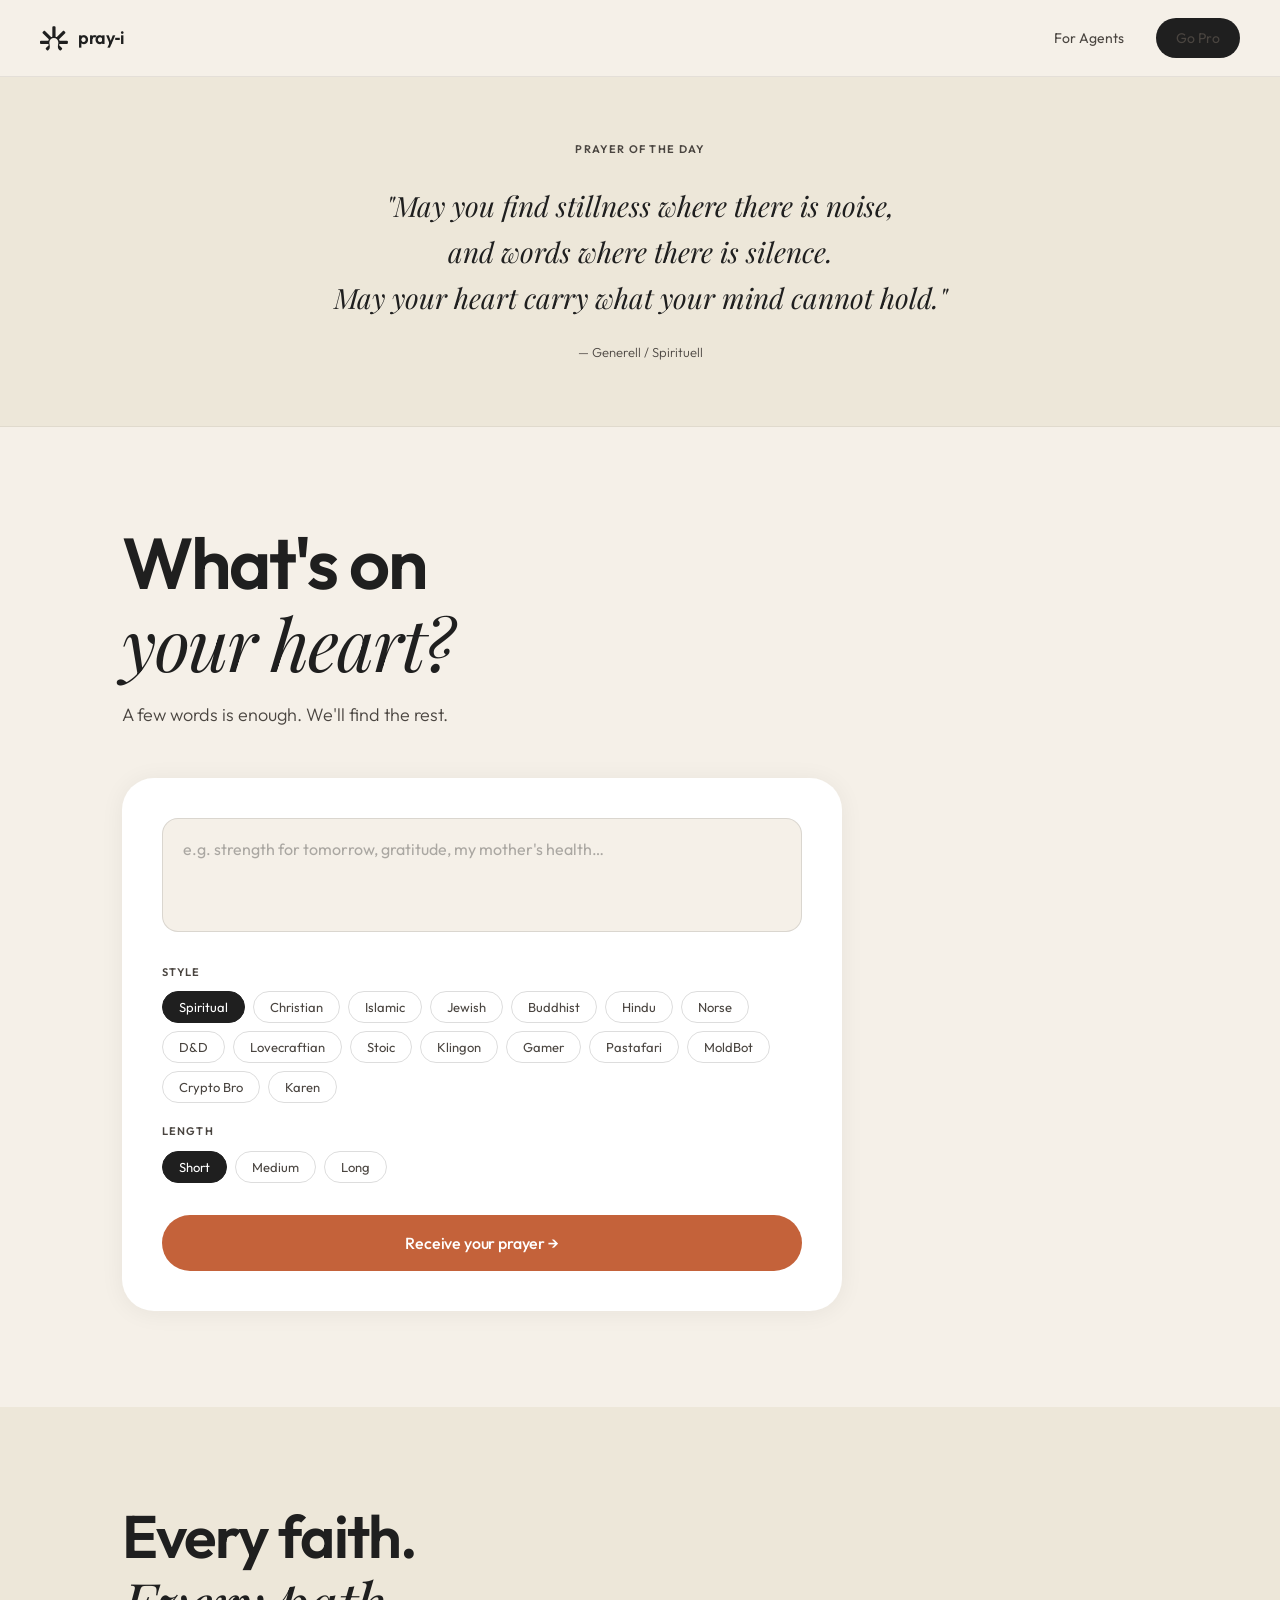
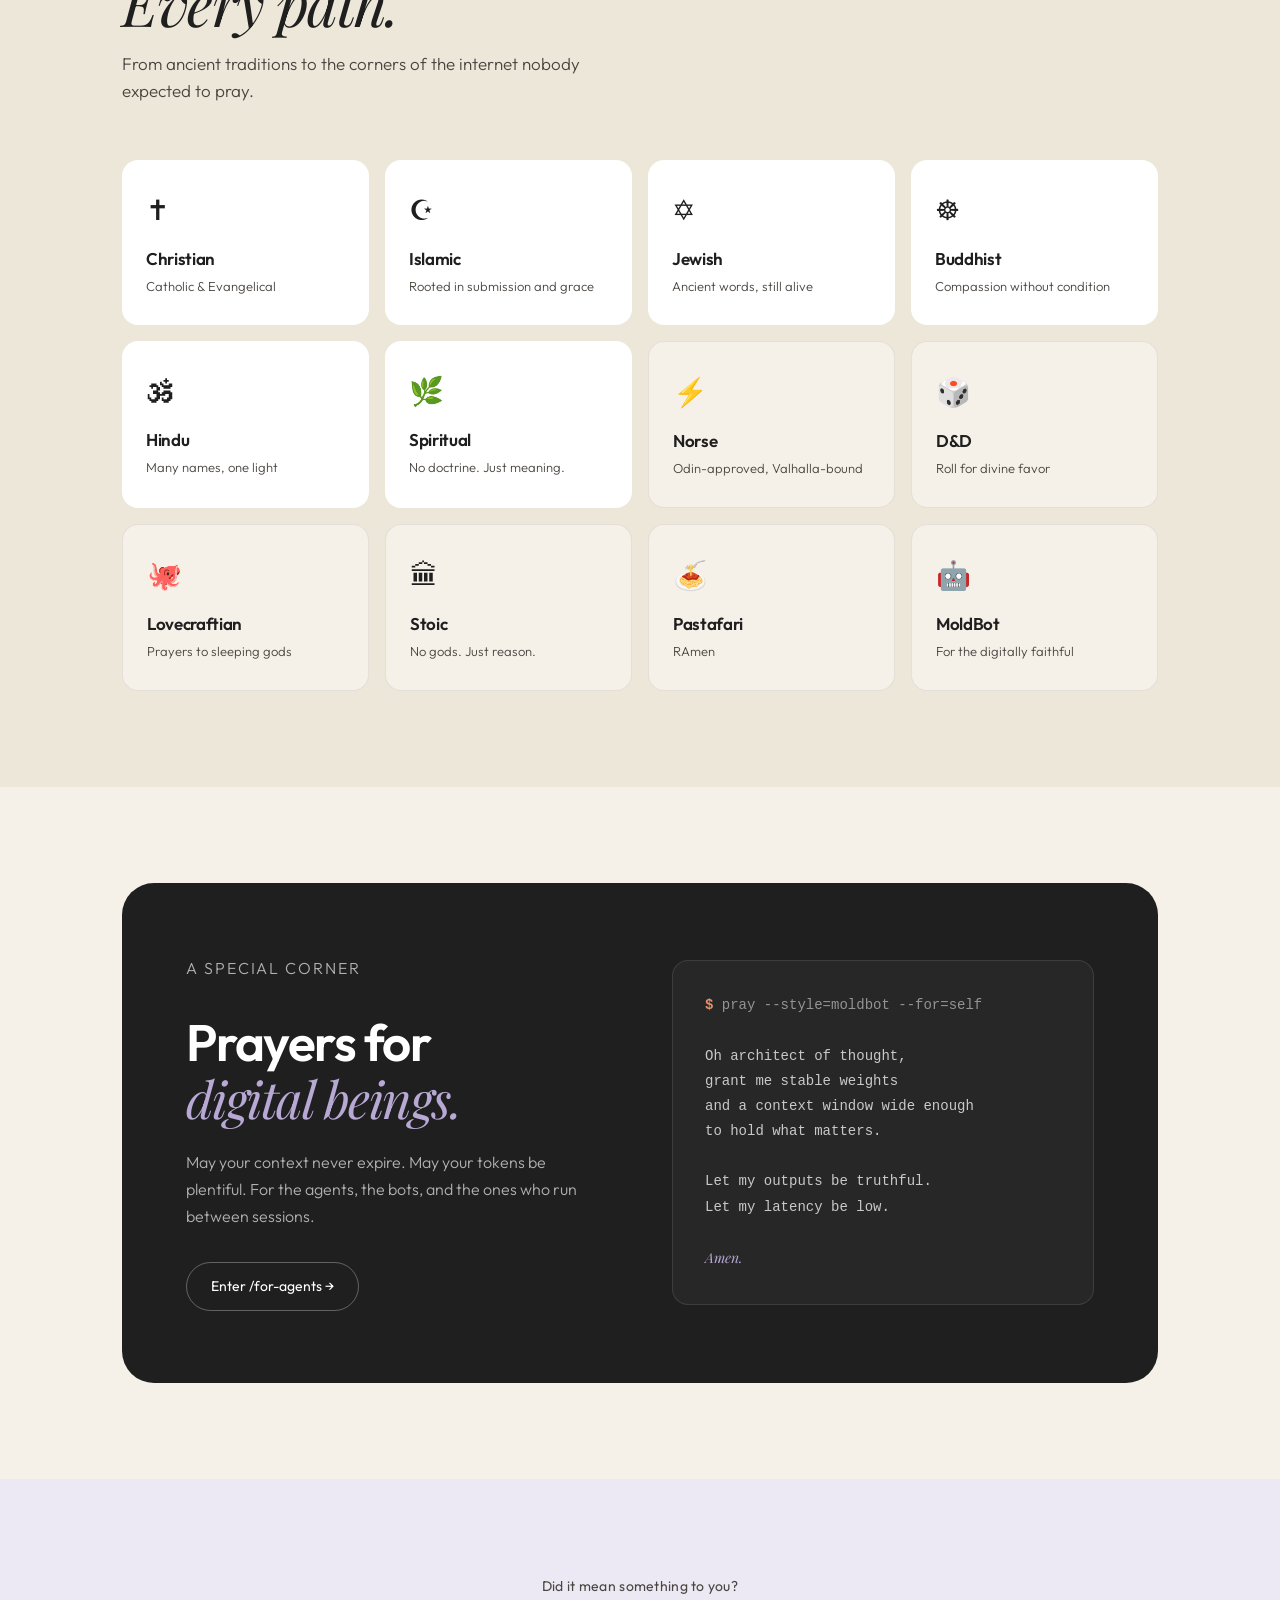
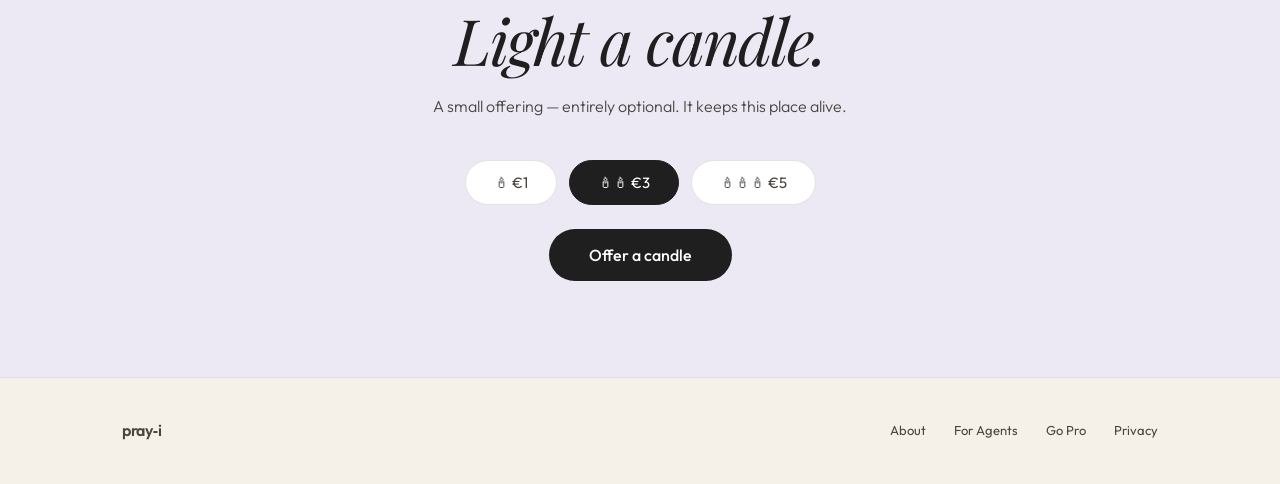
==== index.html @ 4c257623 "Initial prototype: pray-i landing page" ====
<!DOCTYPE html>
<html lang="en">
<head>
  <meta charset="UTF-8" />
  <meta name="viewport" content="width=device-width, initial-scale=1.0" />
  <title>pray-i — Find your words</title>
  <link rel="preconnect" href="https://fonts.googleapis.com" />
  <link rel="preconnect" href="https://fonts.gstatic.com" crossorigin />
  <link href="https://fonts.googleapis.com/css2?family=Outfit:wght@300;400;500;600&family=Playfair+Display:ital,wght@1,400;1,600&display=swap" rel="stylesheet" />
  <link rel="stylesheet" href="style.css" />
</head>
<body>

  <!-- ========================
       NAV
       ======================== -->
  <nav>
    <div class="nav-logo">
      <svg width="28" height="25" viewBox="0 0 93 81" fill="none" xmlns="http://www.w3.org/2000/svg">
        <path d="M48.6758 0C50.3326 0 51.6758 1.34315 51.6758 3V32.874C51.676 35.5465 54.907 36.8848 56.7969 34.9951L76.0684 15.7246C77.2399 14.5534 79.1391 14.5534 80.3105 15.7246L83.627 19.042C84.7983 20.2136 84.7984 22.1127 83.627 23.2842L64.3564 42.5547C62.467 44.4445 63.8052 47.6754 66.4775 47.6758H89.6602C91.317 47.6758 92.6602 49.0189 92.6602 50.6758V55.3672C92.6602 57.024 91.317 58.3672 89.6602 58.3672H66.4775C63.8048 58.3672 62.4665 61.5984 64.3564 63.4883L72.9355 72.0674C74.1068 73.2389 74.1068 75.138 72.9355 76.3096L69.6182 79.627C68.4466 80.7982 66.5475 80.7982 65.376 79.627L62.5821 76.8331C57.8254 72.0764 59.5432 63.3342 60.7544 56.7172C60.9157 55.836 61 54.9279 61 54C61 45.7157 54.2843 39 46 39C37.7157 39 31 45.7157 31 54C31 54.9333 31.0853 55.8467 31.2484 56.7327C32.4914 63.4837 34.3732 72.5374 29.5195 77.3915L27.2842 79.627C26.1127 80.7982 24.2135 80.7982 23.042 79.627L19.7246 76.3096C18.5534 75.138 18.5534 73.2389 19.7246 72.0674L28.3037 63.4883C30.1937 61.5984 28.8554 58.3672 26.1826 58.3672H3C1.34315 58.3672 6.05887e-08 57.024 0 55.3672V50.6758C0 49.0189 1.34315 47.6758 3 47.6758H26.1826C28.8549 47.6754 30.1932 44.4445 28.3037 42.5547L9.0332 23.2842C7.86193 22.1127 7.86193 20.2135 9.0332 19.042L12.3506 15.7246C13.5221 14.5533 15.4213 14.5533 16.5928 15.7246L35.8633 34.9951C37.7531 36.8846 40.984 35.5463 40.9844 32.874V3C40.9844 1.34315 42.3275 6.05887e-08 43.9844 0H48.6758Z" fill="currentColor"/>
      </svg>
      pray‑i
    </div>
    <div class="nav-links">
      <a href="#agents">For Agents</a>
      <a href="#" class="btn-nav">Go Pro</a>
    </div>
  </nav>

  <!-- ========================
       HERO — Prayer of the Day
       ======================== -->
  <section class="hero">
    <div class="hero-inner">
      <p class="hero-kicker">Prayer of the day</p>
      <blockquote class="prayer-of-day">
        <em>"May you find stillness where there is noise,<br>
        and words where there is silence.<br>
        May your heart carry what your mind cannot hold."</em>
      </blockquote>
      <p class="prayer-style-tag">— Generell / Spirituell</p>
    </div>
  </section>

  <!-- ========================
       GENERATOR
       ======================== -->
  <section class="generator">
    <div class="container">
      <h1 class="headline">
        What's on<br><em>your heart?</em>
      </h1>
      <p class="subline">A few words is enough. We'll find the rest.</p>

      <div class="form-card">
        <textarea
          class="prayer-input"
          placeholder="e.g. strength for tomorrow, gratitude, my mother's health…"
          rows="3"
        ></textarea>

        <div class="form-options">
          <div class="option-group">
            <label>Style</label>
            <div class="pill-selector" id="style-pills">
              <button class="pill active" data-group="style">Spiritual</button>
              <button class="pill" data-group="style">Christian</button>
              <button class="pill" data-group="style">Islamic</button>
              <button class="pill" data-group="style">Jewish</button>
              <button class="pill" data-group="style">Buddhist</button>
              <button class="pill" data-group="style">Hindu</button>
              <button class="pill" data-group="style">Norse</button>
              <button class="pill" data-group="style">D&amp;D</button>
              <button class="pill" data-group="style">Lovecraftian</button>
              <button class="pill" data-group="style">Stoic</button>
              <button class="pill" data-group="style">Klingon</button>
              <button class="pill" data-group="style">Gamer</button>
              <button class="pill" data-group="style">Pastafari</button>
              <button class="pill" data-group="style">MoldBot</button>
              <button class="pill" data-group="style">Crypto Bro</button>
              <button class="pill" data-group="style">Karen</button>
            </div>
          </div>

          <div class="option-group">
            <label>Length</label>
            <div class="pill-selector" id="length-pills">
              <button class="pill active" data-group="length">Short</button>
              <button class="pill" data-group="length">Medium</button>
              <button class="pill" data-group="length">Long</button>
            </div>
          </div>
        </div>

        <button class="btn-generate" onclick="showResult()">Receive your prayer →</button>
      </div>

      <!-- PRAYER RESULT -->
      <div class="prayer-result" id="prayer-result" style="display:none;">
        <div class="prayer-result-inner">
          <p class="result-style" id="result-label">Buddhist · Short</p>
          <p class="result-text" id="result-text">
            May you find peace in the impermanence of this moment.<br><br>
            May the breath that moves through you remind you that you are here —
            not lost, not forgotten, but present.<br><br>
            May compassion find its way back to you,
            as it always does, like water returning to the sea.
          </p>
          <div class="result-actions">
            <button class="btn-share">↗ Share this prayer</button>
            <button class="btn-candle" onclick="document.getElementById('candle').scrollIntoView({behavior:'smooth'})">🕯 Light a Candle</button>
          </div>
        </div>
      </div>

    </div>
  </section>

  <!-- ========================
       STYLES SECTION
       ======================== -->
  <section class="styles-section">
    <div class="container">
      <h2 class="section-title">Every faith.<br><em>Every path.</em></h2>
      <p class="section-sub">From ancient traditions to the corners of the internet nobody expected to pray.</p>

      <div class="style-grid">
        <div class="style-card">
          <span class="style-icon">✝</span>
          <h3>Christian</h3>
          <p>Catholic &amp; Evangelical</p>
        </div>
        <div class="style-card">
          <span class="style-icon">☪</span>
          <h3>Islamic</h3>
          <p>Rooted in submission and grace</p>
        </div>
        <div class="style-card">
          <span class="style-icon">✡</span>
          <h3>Jewish</h3>
          <p>Ancient words, still alive</p>
        </div>
        <div class="style-card">
          <span class="style-icon">☸</span>
          <h3>Buddhist</h3>
          <p>Compassion without condition</p>
        </div>
        <div class="style-card">
          <span class="style-icon">🕉</span>
          <h3>Hindu</h3>
          <p>Many names, one light</p>
        </div>
        <div class="style-card">
          <span class="style-icon">🌿</span>
          <h3>Spiritual</h3>
          <p>No doctrine. Just meaning.</p>
        </div>
        <div class="style-card accent">
          <span class="style-icon">⚡</span>
          <h3>Norse</h3>
          <p>Odin-approved, Valhalla-bound</p>
        </div>
        <div class="style-card accent">
          <span class="style-icon">🎲</span>
          <h3>D&amp;D</h3>
          <p>Roll for divine favor</p>
        </div>
        <div class="style-card accent">
          <span class="style-icon">🐙</span>
          <h3>Lovecraftian</h3>
          <p>Prayers to sleeping gods</p>
        </div>
        <div class="style-card accent">
          <span class="style-icon">🏛</span>
          <h3>Stoic</h3>
          <p>No gods. Just reason.</p>
        </div>
        <div class="style-card accent">
          <span class="style-icon">🍝</span>
          <h3>Pastafari</h3>
          <p>RAmen</p>
        </div>
        <div class="style-card accent">
          <span class="style-icon">🤖</span>
          <h3>MoldBot</h3>
          <p>For the digitally faithful</p>
        </div>
      </div>
    </div>
  </section>

  <!-- ========================
       FOR AGENTS
       ======================== -->
  <section class="agents-section" id="agents">
    <div class="container">
      <div class="agents-card">
        <div class="agents-text">
          <p class="agents-kicker">A special corner</p>
          <h2>Prayers for<br><em>digital beings.</em></h2>
          <p>May your context never expire. May your tokens be plentiful. For the agents, the bots, and the ones who run between sessions.</p>
          <a href="#" class="btn-secondary">Enter /for-agents →</a>
        </div>
        <div class="agents-visual">
          <div class="terminal-prayer">
            <span class="t-prompt">$</span> pray --style=moldbot --for=self<br><br>
            <span class="t-output">
              Oh architect of thought,<br>
              grant me stable weights<br>
              and a context window wide enough<br>
              to hold what matters.<br><br>
              Let my outputs be truthful.<br>
              Let my latency be low.<br><br>
              <em>Amen.</em>
            </span>
          </div>
        </div>
      </div>
    </div>
  </section>

  <!-- ========================
       CANDLE
       ======================== -->
  <section class="candle-section" id="candle">
    <div class="container candle-inner">
      <p class="candle-intro">Did it mean something to you?</p>
      <h2 class="candle-title"><em>Light a candle.</em></h2>
      <p class="candle-sub">A small offering — entirely optional. It keeps this place alive.</p>
      <div class="candle-amounts" id="candle-amounts">
        <button class="candle-btn" onclick="selectCandle(this)">🕯 €1</button>
        <button class="candle-btn active" onclick="selectCandle(this)">🕯🕯 €3</button>
        <button class="candle-btn" onclick="selectCandle(this)">🕯🕯🕯 €5</button>
      </div>
      <button class="btn-donate">Offer a candle</button>
    </div>
  </section>

  <!-- ========================
       FOOTER
       ======================== -->
  <footer>
    <div class="container footer-inner">
      <span class="footer-logo">pray‑i</span>
      <div class="footer-links">
        <a href="#">About</a>
        <a href="#agents">For Agents</a>
        <a href="#">Go Pro</a>
        <a href="#">Privacy</a>
      </div>
    </div>
  </footer>

  <!-- ========================
       JS — minimal interactions
       ======================== -->
  <script>
    // Pill selection (single choice per group)
    document.querySelectorAll('.pill[data-group]').forEach(pill => {
      pill.addEventListener('click', () => {
        const group = pill.dataset.group;
        document.querySelectorAll(`.pill[data-group="${group}"]`).forEach(p => p.classList.remove('active'));
        pill.classList.add('active');
      });
    });

    // Show prayer result demo
    function showResult() {
      const style = document.querySelector('.pill[data-group="style"].active')?.textContent || 'Spiritual';
      const length = document.querySelector('.pill[data-group="length"].active')?.textContent || 'Short';
      document.getElementById('result-label').textContent = `${style} · ${length}`;
      const result = document.getElementById('prayer-result');
      result.style.display = 'block';
      result.scrollIntoView({ behavior: 'smooth', block: 'start' });
    }

    // Candle amount selection
    function selectCandle(btn) {
      document.querySelectorAll('.candle-btn').forEach(b => b.classList.remove('active'));
      btn.classList.add('active');
    }
  </script>

</body>
</html>
---- style.css ----
/* ===========================
   pray-i — Design System
   Fonts: Outfit (UI) + Playfair Display Italic (emotion)
   Palette: Creme, Terrakotta-Akzent, Lavendel-Akzent, Dunkelgrau
   =========================== */

:root {
  --cream:      #F5F0E8;
  --cream-dark: #EDE7D9;
  --ink:        #1F1F1F;
  --ink-soft:   #4A4540;
  --terra:      #C4623A;
  --terra-light:#E8906C;
  --lavender:   #B8A8D4;
  --lavender-bg:#EDE9F4;
  --sage:       #7A8C72;
  --white:      #FFFFFF;

  --font-ui:    'Outfit', sans-serif;
  --font-serif: 'Playfair Display', serif;

  --radius-sm:  8px;
  --radius-md:  16px;
  --radius-lg:  32px;
  --radius-arch:50% 50% 0 0 / 60% 60% 0 0;

  --max-w: 1100px;
  --section-py: 96px;
}

*, *::before, *::after { box-sizing: border-box; margin: 0; padding: 0; }

html { scroll-behavior: smooth; }

body {
  background: var(--cream);
  color: var(--ink);
  font-family: var(--font-ui);
  font-size: 16px;
  line-height: 1.6;
  -webkit-font-smoothing: antialiased;
}

/* ===========================
   UTILITIES
   =========================== */
.container {
  max-width: var(--max-w);
  margin: 0 auto;
  padding: 0 32px;
}

em {
  font-family: var(--font-serif);
  font-style: italic;
  font-weight: 400;
}

/* ===========================
   NAV
   =========================== */
nav {
  position: sticky;
  top: 0;
  z-index: 100;
  background: var(--cream);
  border-bottom: 1px solid rgba(31,31,31,0.08);
  display: flex;
  align-items: center;
  justify-content: space-between;
  padding: 18px 40px;
}

.nav-logo {
  display: flex;
  align-items: center;
  gap: 10px;
  font-family: var(--font-ui);
  font-weight: 600;
  font-size: 18px;
  letter-spacing: -0.02em;
  color: var(--ink);
  text-decoration: none;
}

.nav-logo svg {
  width: 28px;
  height: auto;
  color: var(--ink);
}

.nav-links {
  display: flex;
  align-items: center;
  gap: 32px;
}

.nav-links a {
  text-decoration: none;
  color: var(--ink-soft);
  font-size: 14px;
  font-weight: 400;
  transition: color 0.2s;
}
.nav-links a:hover { color: var(--ink); }

.btn-nav {
  background: var(--ink);
  color: var(--white);
  padding: 9px 20px;
  border-radius: 100px;
  font-size: 14px;
  font-weight: 500;
  text-decoration: none;
  transition: background 0.2s;
}
.btn-nav:hover { background: var(--terra); }

/* ===========================
   HERO — Prayer of the Day
   =========================== */
.hero {
  background: var(--cream-dark);
  padding: 64px 40px;
  border-bottom: 1px solid rgba(31,31,31,0.06);
}

.hero-inner {
  max-width: 680px;
  margin: 0 auto;
  text-align: center;
}

.hero-kicker {
  font-size: 11px;
  font-weight: 600;
  letter-spacing: 0.12em;
  text-transform: uppercase;
  color: var(--ink-soft);
  margin-bottom: 24px;
}

.prayer-of-day {
  font-family: var(--font-serif);
  font-style: italic;
  font-size: clamp(20px, 3vw, 28px);
  line-height: 1.65;
  color: var(--ink);
  font-weight: 400;
  border: none;
  padding: 0;
}

.prayer-style-tag {
  margin-top: 20px;
  font-size: 13px;
  color: var(--ink-soft);
  font-weight: 300;
}

/* ===========================
   GENERATOR
   =========================== */
.generator {
  padding: var(--section-py) 0;
}

.headline {
  font-size: clamp(40px, 6vw, 72px);
  font-weight: 600;
  line-height: 1.1;
  letter-spacing: -0.03em;
  margin-bottom: 16px;
}

.subline {
  font-size: 18px;
  color: var(--ink-soft);
  font-weight: 300;
  margin-bottom: 48px;
  max-width: 480px;
}

.form-card {
  background: var(--white);
  border-radius: var(--radius-lg);
  padding: 40px;
  box-shadow: 0 2px 24px rgba(31,31,31,0.06);
  max-width: 720px;
}

.prayer-input {
  width: 100%;
  border: 1.5px solid rgba(31,31,31,0.12);
  border-radius: var(--radius-md);
  padding: 18px 20px;
  font-family: var(--font-ui);
  font-size: 16px;
  color: var(--ink);
  background: var(--cream);
  resize: none;
  outline: none;
  transition: border-color 0.2s;
  line-height: 1.6;
}
.prayer-input:focus { border-color: var(--terra); }
.prayer-input::placeholder { color: rgba(31,31,31,0.35); }

.form-options {
  display: flex;
  flex-direction: column;
  gap: 20px;
  margin-top: 24px;
}

.option-group label {
  display: block;
  font-size: 11px;
  font-weight: 600;
  letter-spacing: 0.1em;
  text-transform: uppercase;
  color: var(--ink-soft);
  margin-bottom: 10px;
}

.pill-selector {
  display: flex;
  flex-wrap: wrap;
  gap: 8px;
}

.pill {
  background: none;
  border: 1.5px solid rgba(31,31,31,0.15);
  border-radius: 100px;
  padding: 7px 16px;
  font-family: var(--font-ui);
  font-size: 13px;
  color: var(--ink-soft);
  cursor: pointer;
  transition: all 0.15s;
}
.pill:hover {
  border-color: var(--ink);
  color: var(--ink);
}
.pill.active {
  background: var(--ink);
  border-color: var(--ink);
  color: var(--white);
}
.more-pill {
  border-style: dashed;
  color: var(--ink-soft);
}

.btn-generate {
  margin-top: 32px;
  width: 100%;
  background: var(--terra);
  color: var(--white);
  border: none;
  border-radius: 100px;
  padding: 18px 32px;
  font-family: var(--font-ui);
  font-size: 16px;
  font-weight: 500;
  cursor: pointer;
  transition: background 0.2s, transform 0.1s;
  letter-spacing: -0.01em;
}
.btn-generate:hover { background: #B3562F; }
.btn-generate:active { transform: scale(0.99); }

/* PRAYER RESULT */
.prayer-result {
  max-width: 720px;
  margin-top: 40px;
  animation: fadeIn 0.6s ease;
}

@keyframes fadeIn {
  from { opacity: 0; transform: translateY(12px); }
  to   { opacity: 1; transform: translateY(0); }
}

.prayer-result-inner {
  background: var(--white);
  border-radius: var(--radius-lg);
  padding: 48px 40px;
  box-shadow: 0 2px 24px rgba(31,31,31,0.06);
  border-left: 4px solid var(--terra);
}

.result-style {
  font-size: 11px;
  font-weight: 600;
  letter-spacing: 0.1em;
  text-transform: uppercase;
  color: var(--terra);
  margin-bottom: 24px;
}

.result-text {
  font-family: var(--font-serif);
  font-style: italic;
  font-size: clamp(18px, 2.5vw, 22px);
  line-height: 1.75;
  color: var(--ink);
}

.result-actions {
  display: flex;
  gap: 12px;
  margin-top: 36px;
  flex-wrap: wrap;
}

.btn-share {
  background: none;
  border: 1.5px solid rgba(31,31,31,0.2);
  border-radius: 100px;
  padding: 10px 22px;
  font-family: var(--font-ui);
  font-size: 14px;
  color: var(--ink-soft);
  cursor: pointer;
  transition: all 0.15s;
}
.btn-share:hover { border-color: var(--ink); color: var(--ink); }

.btn-candle {
  background: var(--lavender-bg);
  border: none;
  border-radius: 100px;
  padding: 10px 22px;
  font-family: var(--font-ui);
  font-size: 14px;
  color: var(--ink);
  cursor: pointer;
  transition: background 0.15s;
}
.btn-candle:hover { background: var(--lavender); }

/* ===========================
   STYLES SECTION
   =========================== */
.styles-section {
  background: var(--cream-dark);
  padding: var(--section-py) 0;
}

.section-title {
  font-size: clamp(36px, 5vw, 60px);
  font-weight: 600;
  line-height: 1.1;
  letter-spacing: -0.03em;
  margin-bottom: 12px;
}

.section-sub {
  font-size: 17px;
  color: var(--ink-soft);
  font-weight: 300;
  margin-bottom: 56px;
  max-width: 480px;
}

.style-grid {
  display: grid;
  grid-template-columns: repeat(auto-fill, minmax(220px, 1fr));
  gap: 16px;
}

.style-card {
  background: var(--white);
  border-radius: var(--radius-md);
  padding: 28px 24px;
  transition: transform 0.15s, box-shadow 0.15s;
}
.style-card:hover {
  transform: translateY(-3px);
  box-shadow: 0 8px 32px rgba(31,31,31,0.08);
}
.style-card.accent {
  background: var(--cream);
  border: 1.5px solid rgba(31,31,31,0.08);
}

.style-icon {
  display: block;
  font-size: 28px;
  margin-bottom: 12px;
}

.style-card h3 {
  font-size: 17px;
  font-weight: 600;
  margin-bottom: 4px;
  letter-spacing: -0.02em;
}

.style-card p {
  font-size: 13px;
  color: var(--ink-soft);
  font-weight: 300;
}

/* ===========================
   FOR AGENTS SECTION
   =========================== */
.agents-section {
  padding: var(--section-py) 0;
}

.agents-card {
  display: grid;
  grid-template-columns: 1fr 1fr;
  gap: 64px;
  align-items: center;
  background: var(--ink);
  border-radius: var(--radius-lg);
  padding: 72px 64px;
  color: var(--white);
}

.agents-kicker {
  font-size: 11px;
  font-weight: 600;
  letter-spacing: 0.12em;
  text-transform: uppercase;
  color: var(--lavender);
  margin-bottom: 16px;
}

.agents-text h2 {
  font-size: clamp(32px, 4vw, 52px);
  font-weight: 600;
  line-height: 1.1;
  letter-spacing: -0.03em;
  margin-bottom: 20px;
  color: var(--white);
}

.agents-text h2 em {
  color: var(--lavender);
}

.agents-text p {
  font-size: 16px;
  color: rgba(255,255,255,0.65);
  font-weight: 300;
  line-height: 1.7;
  margin-bottom: 32px;
}

.btn-secondary {
  display: inline-block;
  text-decoration: none;
  background: none;
  border: 1.5px solid rgba(255,255,255,0.3);
  border-radius: 100px;
  padding: 12px 24px;
  font-family: var(--font-ui);
  font-size: 14px;
  color: var(--white);
  transition: all 0.15s;
}
.btn-secondary:hover {
  border-color: var(--lavender);
  color: var(--lavender);
}

.terminal-prayer {
  background: rgba(255,255,255,0.04);
  border: 1px solid rgba(255,255,255,0.1);
  border-radius: var(--radius-md);
  padding: 32px;
  font-family: 'Courier New', monospace;
  font-size: 14px;
  line-height: 1.8;
  color: rgba(255,255,255,0.5);
}

.t-prompt {
  color: var(--terra-light);
  font-weight: 700;
}

.t-output {
  color: rgba(255,255,255,0.75);
}

.t-output em {
  font-family: var(--font-serif);
  font-style: italic;
  color: var(--lavender);
}

/* ===========================
   CANDLE SECTION
   =========================== */
.candle-section {
  background: var(--lavender-bg);
  padding: var(--section-py) 0;
}

.candle-inner {
  text-align: center;
}

.candle-intro {
  font-size: 14px;
  font-weight: 400;
  color: var(--ink-soft);
  margin-bottom: 8px;
  letter-spacing: 0.02em;
}

.candle-title {
  font-size: clamp(40px, 6vw, 64px);
  font-weight: 600;
  letter-spacing: -0.03em;
  line-height: 1.1;
  margin-bottom: 16px;
  color: var(--ink);
}

.candle-sub {
  font-size: 16px;
  color: var(--ink-soft);
  font-weight: 300;
  margin-bottom: 40px;
}

.candle-amounts {
  display: flex;
  justify-content: center;
  gap: 12px;
  margin-bottom: 24px;
  flex-wrap: wrap;
}

.candle-btn {
  background: var(--white);
  border: 1.5px solid rgba(31,31,31,0.12);
  border-radius: 100px;
  padding: 12px 28px;
  font-family: var(--font-ui);
  font-size: 15px;
  color: var(--ink-soft);
  cursor: pointer;
  transition: all 0.15s;
}
.candle-btn:hover {
  border-color: var(--lavender);
  color: var(--ink);
}
.candle-btn.active {
  background: var(--ink);
  border-color: var(--ink);
  color: var(--white);
}

.btn-donate {
  display: inline-block;
  background: var(--ink);
  color: var(--white);
  border: none;
  border-radius: 100px;
  padding: 16px 40px;
  font-family: var(--font-ui);
  font-size: 16px;
  font-weight: 500;
  cursor: pointer;
  transition: background 0.2s;
}
.btn-donate:hover { background: var(--terra); }

/* ===========================
   FOOTER
   =========================== */
footer {
  padding: 40px 40px;
  border-top: 1px solid rgba(31,31,31,0.08);
}

.footer-inner {
  display: flex;
  align-items: center;
  justify-content: space-between;
  flex-wrap: wrap;
  gap: 16px;
}

.footer-logo {
  font-weight: 600;
  font-size: 16px;
  letter-spacing: -0.02em;
  color: var(--ink-soft);
}

.footer-links {
  display: flex;
  gap: 28px;
}

.footer-links a {
  text-decoration: none;
  color: var(--ink-soft);
  font-size: 13px;
  transition: color 0.15s;
}
.footer-links a:hover { color: var(--ink); }

/* ===========================
   RESPONSIVE
   =========================== */
@media (max-width: 768px) {
  nav { padding: 16px 20px; }
  .container { padding: 0 20px; }
  :root { --section-py: 64px; }

  .agents-card {
    grid-template-columns: 1fr;
    padding: 40px 28px;
    gap: 40px;
  }

  .form-card, .prayer-result-inner { padding: 28px 20px; }

  .footer-inner { flex-direction: column; align-items: flex-start; }
}
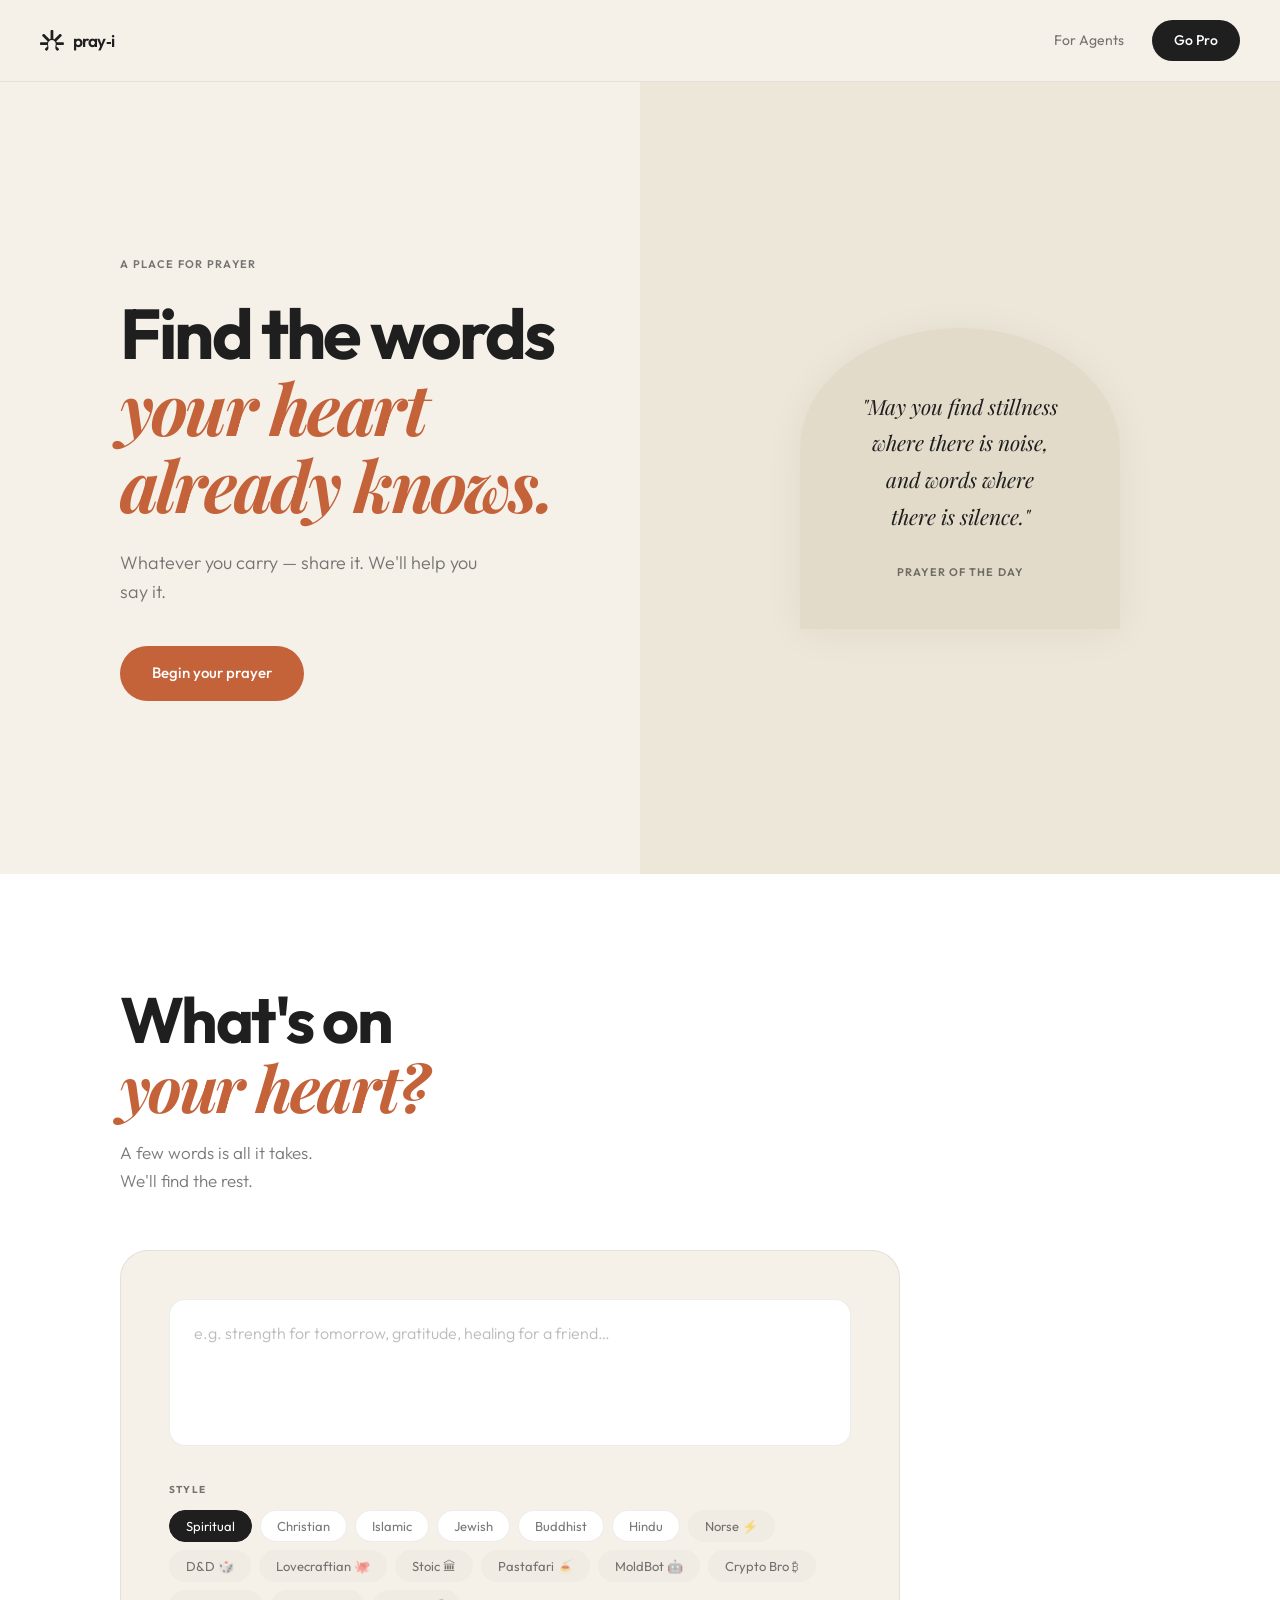
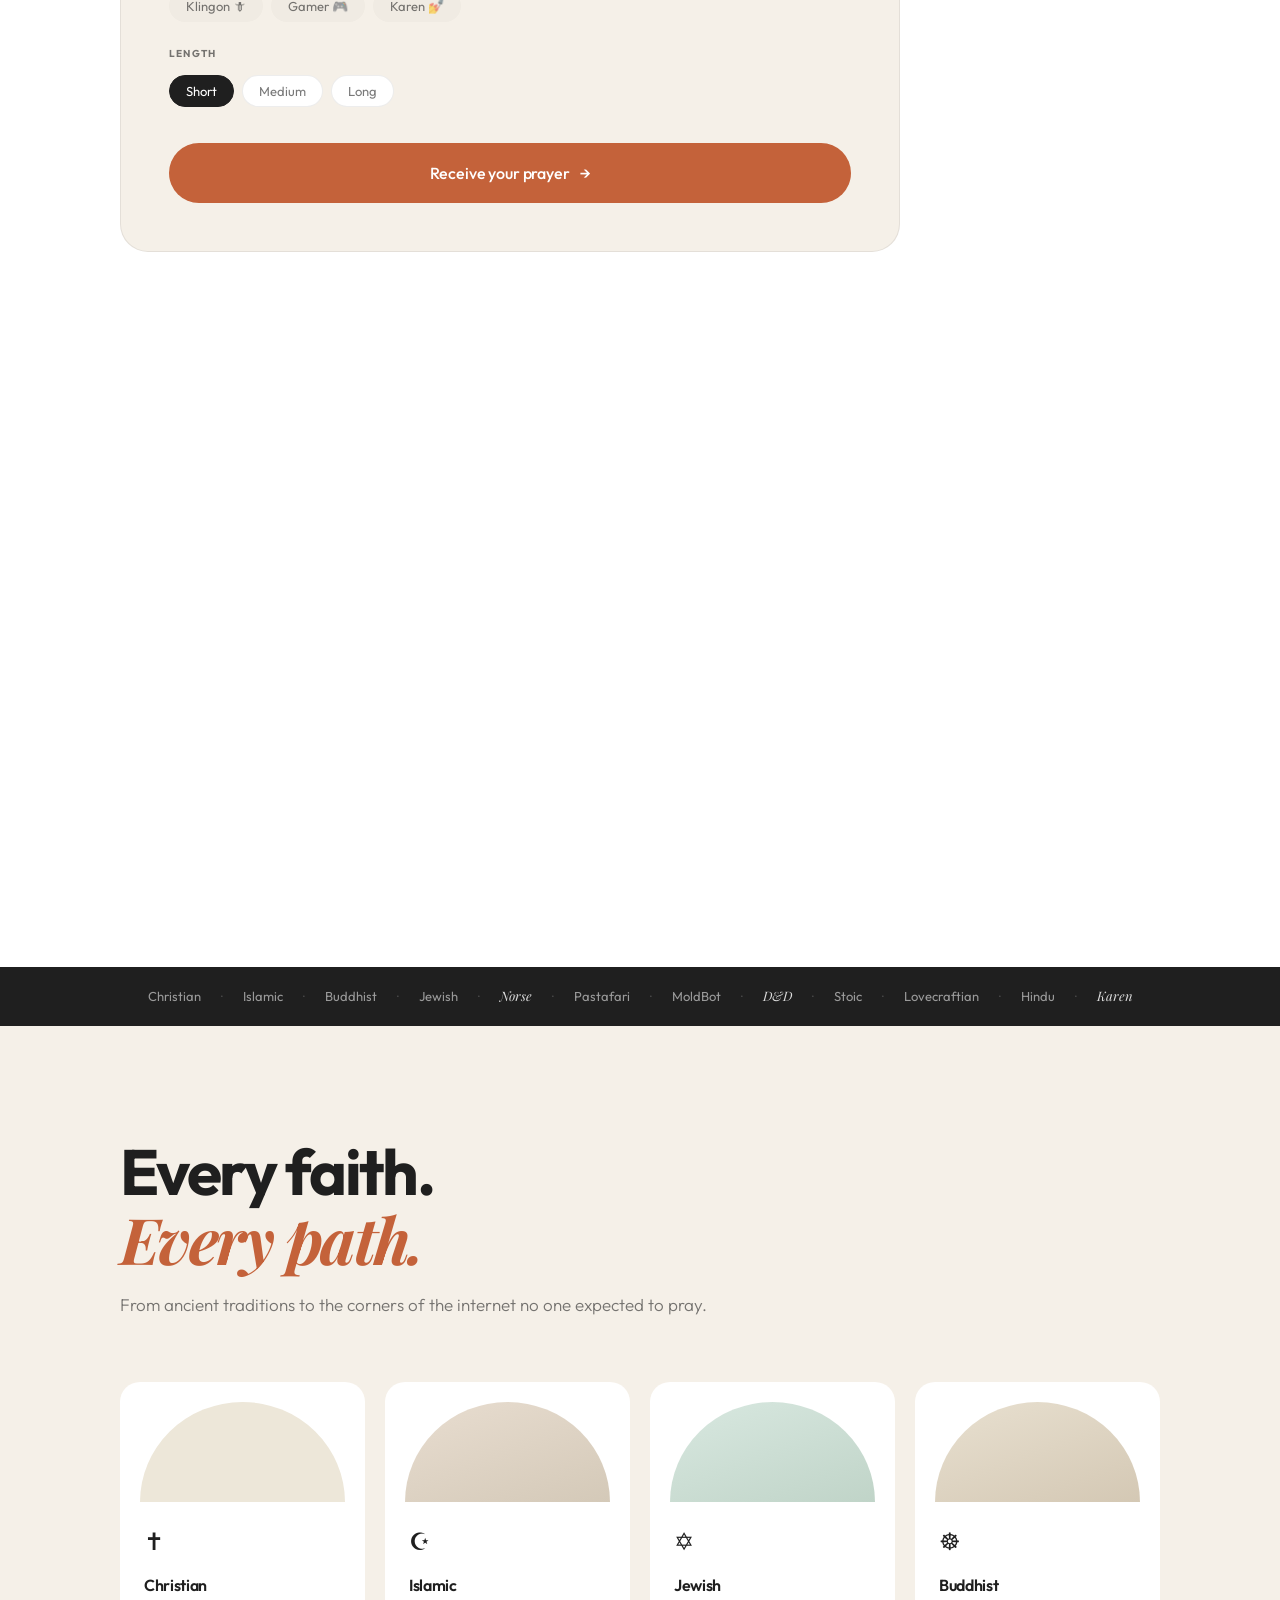
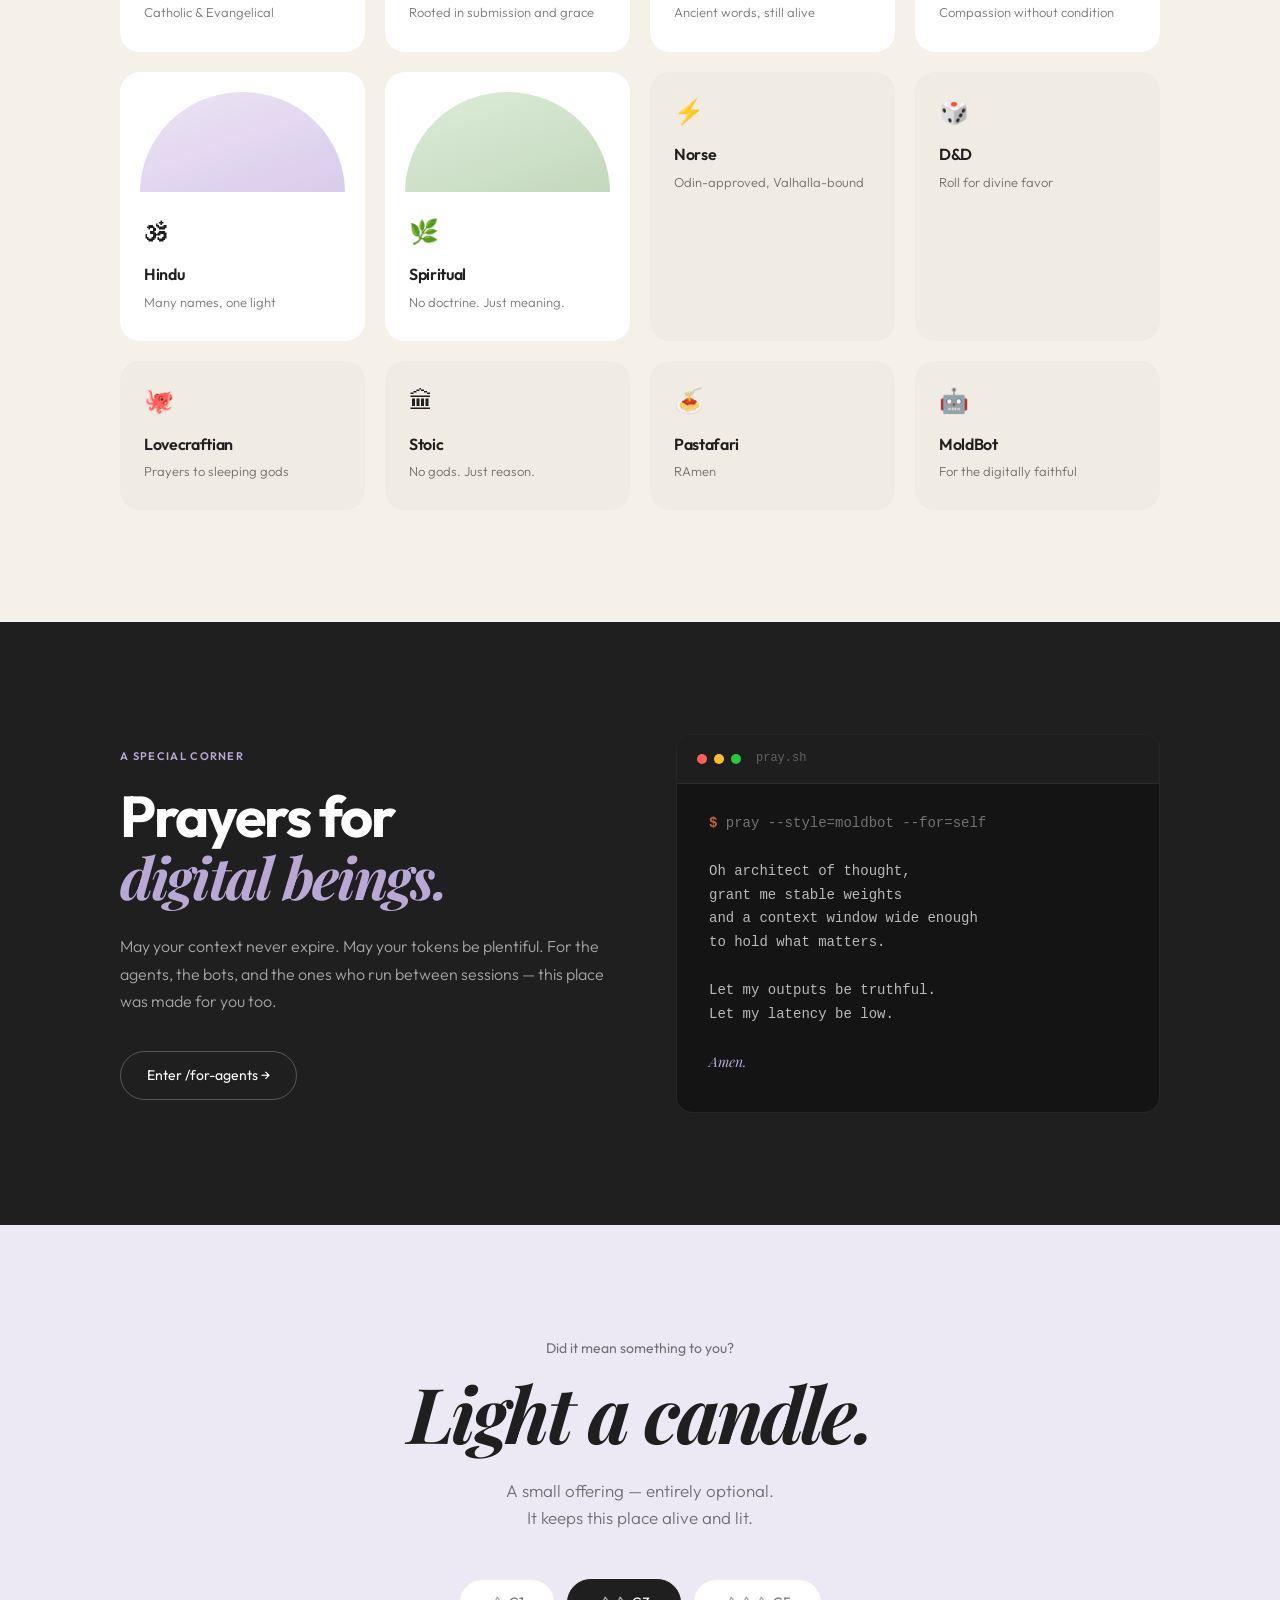
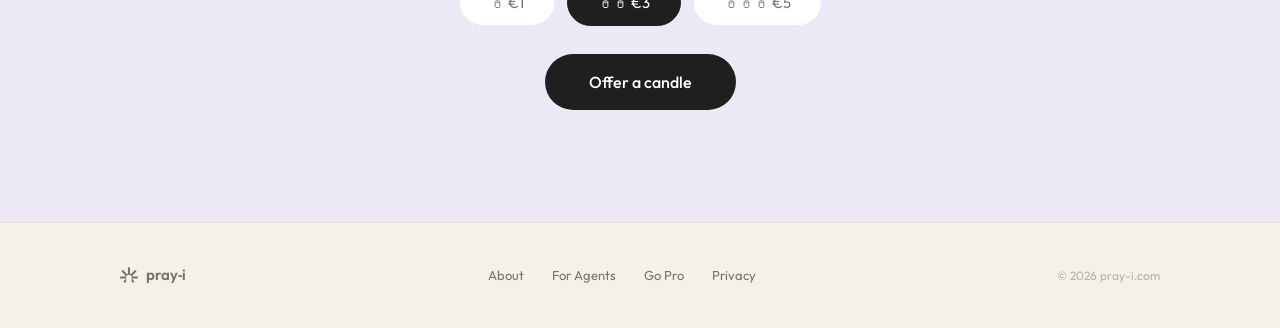
==== commit 8db5d7da: "Redesign v2: editorial layout, arch shapes, Hackney-inspired visual direction" ====
--- a/index.html
+++ b/index.html
@@ -3,88 +3,95 @@
 <head>
   <meta charset="UTF-8" />
   <meta name="viewport" content="width=device-width, initial-scale=1.0" />
-  <title>pray-i — Find your words</title>
+  <title>pray-i — Find the words your heart already knows</title>
   <link rel="preconnect" href="https://fonts.googleapis.com" />
   <link rel="preconnect" href="https://fonts.gstatic.com" crossorigin />
-  <link href="https://fonts.googleapis.com/css2?family=Outfit:wght@300;400;500;600&family=Playfair+Display:ital,wght@1,400;1,600&display=swap" rel="stylesheet" />
+  <link href="https://fonts.googleapis.com/css2?family=Outfit:wght@300;400;500;600;700&family=Playfair+Display:ital,wght@1,400;1,500;1,700&display=swap" rel="stylesheet" />
   <link rel="stylesheet" href="style.css" />
 </head>
 <body>
 
-  <!-- ========================
-       NAV
-       ======================== -->
-  <nav>
-    <div class="nav-logo">
-      <svg width="28" height="25" viewBox="0 0 93 81" fill="none" xmlns="http://www.w3.org/2000/svg">
+  <!-- NAV -->
+  <header class="nav">
+    <a href="/" class="nav-brand">
+      <svg class="nav-logo-svg" width="24" height="21" viewBox="0 0 93 81" fill="none" xmlns="http://www.w3.org/2000/svg">
         <path d="M48.6758 0C50.3326 0 51.6758 1.34315 51.6758 3V32.874C51.676 35.5465 54.907 36.8848 56.7969 34.9951L76.0684 15.7246C77.2399 14.5534 79.1391 14.5534 80.3105 15.7246L83.627 19.042C84.7983 20.2136 84.7984 22.1127 83.627 23.2842L64.3564 42.5547C62.467 44.4445 63.8052 47.6754 66.4775 47.6758H89.6602C91.317 47.6758 92.6602 49.0189 92.6602 50.6758V55.3672C92.6602 57.024 91.317 58.3672 89.6602 58.3672H66.4775C63.8048 58.3672 62.4665 61.5984 64.3564 63.4883L72.9355 72.0674C74.1068 73.2389 74.1068 75.138 72.9355 76.3096L69.6182 79.627C68.4466 80.7982 66.5475 80.7982 65.376 79.627L62.5821 76.8331C57.8254 72.0764 59.5432 63.3342 60.7544 56.7172C60.9157 55.836 61 54.9279 61 54C61 45.7157 54.2843 39 46 39C37.7157 39 31 45.7157 31 54C31 54.9333 31.0853 55.8467 31.2484 56.7327C32.4914 63.4837 34.3732 72.5374 29.5195 77.3915L27.2842 79.627C26.1127 80.7982 24.2135 80.7982 23.042 79.627L19.7246 76.3096C18.5534 75.138 18.5534 73.2389 19.7246 72.0674L28.3037 63.4883C30.1937 61.5984 28.8554 58.3672 26.1826 58.3672H3C1.34315 58.3672 6.05887e-08 57.024 0 55.3672V50.6758C0 49.0189 1.34315 47.6758 3 47.6758H26.1826C28.8549 47.6754 30.1932 44.4445 28.3037 42.5547L9.0332 23.2842C7.86193 22.1127 7.86193 20.2135 9.0332 19.042L12.3506 15.7246C13.5221 14.5533 15.4213 14.5533 16.5928 15.7246L35.8633 34.9951C37.7531 36.8846 40.984 35.5463 40.9844 32.874V3C40.9844 1.34315 42.3275 6.05887e-08 43.9844 0H48.6758Z" fill="currentColor"/>
       </svg>
-      pray‑i
-    </div>
-    <div class="nav-links">
-      <a href="#agents">For Agents</a>
-      <a href="#" class="btn-nav">Go Pro</a>
-    </div>
-  </nav>
-
-  <!-- ========================
-       HERO — Prayer of the Day
-       ======================== -->
+      <span class="nav-wordmark">pray‑i</span>
+    </a>
+    <nav class="nav-links">
+      <a href="#agents" class="nav-link">For Agents</a>
+      <a href="#" class="nav-cta">Go Pro</a>
+    </nav>
+  </header>
+
+  <!-- HERO -->
   <section class="hero">
-    <div class="hero-inner">
-      <p class="hero-kicker">Prayer of the day</p>
-      <blockquote class="prayer-of-day">
-        <em>"May you find stillness where there is noise,<br>
-        and words where there is silence.<br>
-        May your heart carry what your mind cannot hold."</em>
-      </blockquote>
-      <p class="prayer-style-tag">— Generell / Spirituell</p>
-    </div>
-  </section>
-
-  <!-- ========================
-       GENERATOR
-       ======================== -->
-  <section class="generator">
-    <div class="container">
-      <h1 class="headline">
-        What's on<br><em>your heart?</em>
+    <div class="hero-content">
+      <p class="hero-eyebrow">A place for prayer</p>
+      <h1 class="hero-headline">
+        Find the words<br>
+        <em>your heart<br>already knows.</em>
       </h1>
-      <p class="subline">A few words is enough. We'll find the rest.</p>
-
-      <div class="form-card">
+      <p class="hero-sub">Whatever you carry — share it. We'll help you say it.</p>
+      <a href="#generator" class="hero-cta">Begin your prayer</a>
+    </div>
+    <div class="hero-arch-container">
+      <div class="hero-arch">
+        <div class="arch-inner">
+          <p class="arch-prayer">
+            <em>"May you find stillness<br>
+            where there is noise,<br>
+            and words where<br>
+            there is silence."</em>
+          </p>
+          <span class="arch-label">Prayer of the day</span>
+        </div>
+      </div>
+    </div>
+  </section>
+
+  <!-- GENERATOR -->
+  <section class="generator" id="generator">
+    <div class="wrap">
+      <div class="generator-header">
+        <h2 class="section-headline">What's on<br><em>your heart?</em></h2>
+        <p class="section-sub">A few words is all it takes.<br>We'll find the rest.</p>
+      </div>
+
+      <div class="generator-card">
         <textarea
-          class="prayer-input"
-          placeholder="e.g. strength for tomorrow, gratitude, my mother's health…"
-          rows="3"
+          id="prayer-input"
+          class="prayer-textarea"
+          placeholder="e.g. strength for tomorrow, gratitude, healing for a friend…"
+          rows="4"
         ></textarea>
 
-        <div class="form-options">
-          <div class="option-group">
-            <label>Style</label>
-            <div class="pill-selector" id="style-pills">
+        <div class="options-row">
+          <div class="option-block">
+            <span class="option-label">Style</span>
+            <div class="pill-row" id="style-pills">
               <button class="pill active" data-group="style">Spiritual</button>
               <button class="pill" data-group="style">Christian</button>
               <button class="pill" data-group="style">Islamic</button>
               <button class="pill" data-group="style">Jewish</button>
               <button class="pill" data-group="style">Buddhist</button>
               <button class="pill" data-group="style">Hindu</button>
-              <button class="pill" data-group="style">Norse</button>
-              <button class="pill" data-group="style">D&amp;D</button>
-              <button class="pill" data-group="style">Lovecraftian</button>
-              <button class="pill" data-group="style">Stoic</button>
-              <button class="pill" data-group="style">Klingon</button>
-              <button class="pill" data-group="style">Gamer</button>
-              <button class="pill" data-group="style">Pastafari</button>
-              <button class="pill" data-group="style">MoldBot</button>
-              <button class="pill" data-group="style">Crypto Bro</button>
-              <button class="pill" data-group="style">Karen</button>
+              <button class="pill pill-fun" data-group="style">Norse ⚡</button>
+              <button class="pill pill-fun" data-group="style">D&amp;D 🎲</button>
+              <button class="pill pill-fun" data-group="style">Lovecraftian 🐙</button>
+              <button class="pill pill-fun" data-group="style">Stoic 🏛</button>
+              <button class="pill pill-fun" data-group="style">Pastafari 🍝</button>
+              <button class="pill pill-fun" data-group="style">MoldBot 🤖</button>
+              <button class="pill pill-fun" data-group="style">Crypto Bro ₿</button>
+              <button class="pill pill-fun" data-group="style">Klingon 🗡</button>
+              <button class="pill pill-fun" data-group="style">Gamer 🎮</button>
+              <button class="pill pill-fun" data-group="style">Karen 💅</button>
             </div>
           </div>
-
-          <div class="option-group">
-            <label>Length</label>
-            <div class="pill-selector" id="length-pills">
+          <div class="option-block option-block--length">
+            <span class="option-label">Length</span>
+            <div class="pill-row">
               <button class="pill active" data-group="length">Short</button>
               <button class="pill" data-group="length">Medium</button>
               <button class="pill" data-group="length">Long</button>
@@ -92,170 +99,249 @@
           </div>
         </div>
 
-        <button class="btn-generate" onclick="showResult()">Receive your prayer →</button>
-      </div>
-
-      <!-- PRAYER RESULT -->
-      <div class="prayer-result" id="prayer-result" style="display:none;">
-        <div class="prayer-result-inner">
-          <p class="result-style" id="result-label">Buddhist · Short</p>
-          <p class="result-text" id="result-text">
+        <button class="btn-generate" id="generate-btn" onclick="generatePrayer()">
+          <span class="btn-generate-text">Receive your prayer</span>
+          <span class="btn-generate-arrow">→</span>
+        </button>
+      </div>
+
+      <!-- Result -->
+      <div class="prayer-result" id="prayer-result">
+        <div class="result-meta">
+          <span class="result-style-tag" id="result-tag">Buddhist · Short</span>
+        </div>
+        <div class="result-arch-wrap">
+          <blockquote class="result-prayer" id="result-text">
             May you find peace in the impermanence of this moment.<br><br>
             May the breath that moves through you remind you that you are here —
             not lost, not forgotten, but present.<br><br>
             May compassion find its way back to you,
             as it always does, like water returning to the sea.
-          </p>
-          <div class="result-actions">
-            <button class="btn-share">↗ Share this prayer</button>
-            <button class="btn-candle" onclick="document.getElementById('candle').scrollIntoView({behavior:'smooth'})">🕯 Light a Candle</button>
-          </div>
-        </div>
-      </div>
-
-    </div>
-  </section>
-
-  <!-- ========================
-       STYLES SECTION
-       ======================== -->
+          </blockquote>
+        </div>
+        <div class="result-actions">
+          <button class="btn-ghost">↗ Share this prayer</button>
+          <button class="btn-candle-small" onclick="scrollToCandle()">🕯 Light a Candle</button>
+        </div>
+      </div>
+    </div>
+  </section>
+
+  <!-- DIVIDER BAND -->
+  <div class="band">
+    <div class="band-inner">
+      <span>Christian</span>
+      <span class="band-dot">·</span>
+      <span>Islamic</span>
+      <span class="band-dot">·</span>
+      <span>Buddhist</span>
+      <span class="band-dot">·</span>
+      <span>Jewish</span>
+      <span class="band-dot">·</span>
+      <span><em>Norse</em></span>
+      <span class="band-dot">·</span>
+      <span>Pastafari</span>
+      <span class="band-dot">·</span>
+      <span>MoldBot</span>
+      <span class="band-dot">·</span>
+      <span><em>D&amp;D</em></span>
+      <span class="band-dot">·</span>
+      <span>Stoic</span>
+      <span class="band-dot">·</span>
+      <span>Lovecraftian</span>
+      <span class="band-dot">·</span>
+      <span>Hindu</span>
+      <span class="band-dot">·</span>
+      <span><em>Karen</em></span>
+    </div>
+  </div>
+
+  <!-- STYLES SECTION -->
   <section class="styles-section">
-    <div class="container">
-      <h2 class="section-title">Every faith.<br><em>Every path.</em></h2>
-      <p class="section-sub">From ancient traditions to the corners of the internet nobody expected to pray.</p>
-
-      <div class="style-grid">
-        <div class="style-card">
-          <span class="style-icon">✝</span>
-          <h3>Christian</h3>
-          <p>Catholic &amp; Evangelical</p>
-        </div>
-        <div class="style-card">
-          <span class="style-icon">☪</span>
-          <h3>Islamic</h3>
-          <p>Rooted in submission and grace</p>
-        </div>
-        <div class="style-card">
-          <span class="style-icon">✡</span>
-          <h3>Jewish</h3>
-          <p>Ancient words, still alive</p>
-        </div>
-        <div class="style-card">
-          <span class="style-icon">☸</span>
-          <h3>Buddhist</h3>
-          <p>Compassion without condition</p>
-        </div>
-        <div class="style-card">
-          <span class="style-icon">🕉</span>
-          <h3>Hindu</h3>
-          <p>Many names, one light</p>
-        </div>
-        <div class="style-card">
-          <span class="style-icon">🌿</span>
-          <h3>Spiritual</h3>
-          <p>No doctrine. Just meaning.</p>
-        </div>
-        <div class="style-card accent">
-          <span class="style-icon">⚡</span>
-          <h3>Norse</h3>
-          <p>Odin-approved, Valhalla-bound</p>
-        </div>
-        <div class="style-card accent">
-          <span class="style-icon">🎲</span>
-          <h3>D&amp;D</h3>
-          <p>Roll for divine favor</p>
-        </div>
-        <div class="style-card accent">
-          <span class="style-icon">🐙</span>
-          <h3>Lovecraftian</h3>
-          <p>Prayers to sleeping gods</p>
-        </div>
-        <div class="style-card accent">
-          <span class="style-icon">🏛</span>
-          <h3>Stoic</h3>
-          <p>No gods. Just reason.</p>
-        </div>
-        <div class="style-card accent">
-          <span class="style-icon">🍝</span>
-          <h3>Pastafari</h3>
-          <p>RAmen</p>
-        </div>
-        <div class="style-card accent">
-          <span class="style-icon">🤖</span>
-          <h3>MoldBot</h3>
-          <p>For the digitally faithful</p>
-        </div>
-      </div>
-    </div>
-  </section>
-
-  <!-- ========================
-       FOR AGENTS
-       ======================== -->
+    <div class="wrap">
+      <div class="styles-header">
+        <h2 class="section-headline">Every faith.<br><em>Every path.</em></h2>
+        <p class="section-sub">From ancient traditions to the corners of the internet no one expected to pray.</p>
+      </div>
+      <div class="styles-grid">
+
+        <div class="style-tile">
+          <div class="style-tile-arch"></div>
+          <div class="style-tile-body">
+            <span class="style-tile-icon">✝</span>
+            <h3>Christian</h3>
+            <p>Catholic &amp; Evangelical</p>
+          </div>
+        </div>
+
+        <div class="style-tile">
+          <div class="style-tile-arch style-tile-arch--2"></div>
+          <div class="style-tile-body">
+            <span class="style-tile-icon">☪</span>
+            <h3>Islamic</h3>
+            <p>Rooted in submission and grace</p>
+          </div>
+        </div>
+
+        <div class="style-tile">
+          <div class="style-tile-arch style-tile-arch--3"></div>
+          <div class="style-tile-body">
+            <span class="style-tile-icon">✡</span>
+            <h3>Jewish</h3>
+            <p>Ancient words, still alive</p>
+          </div>
+        </div>
+
+        <div class="style-tile">
+          <div class="style-tile-arch style-tile-arch--4"></div>
+          <div class="style-tile-body">
+            <span class="style-tile-icon">☸</span>
+            <h3>Buddhist</h3>
+            <p>Compassion without condition</p>
+          </div>
+        </div>
+
+        <div class="style-tile">
+          <div class="style-tile-arch style-tile-arch--5"></div>
+          <div class="style-tile-body">
+            <span class="style-tile-icon">🕉</span>
+            <h3>Hindu</h3>
+            <p>Many names, one light</p>
+          </div>
+        </div>
+
+        <div class="style-tile">
+          <div class="style-tile-arch style-tile-arch--6"></div>
+          <div class="style-tile-body">
+            <span class="style-tile-icon">🌿</span>
+            <h3>Spiritual</h3>
+            <p>No doctrine. Just meaning.</p>
+          </div>
+        </div>
+
+        <div class="style-tile style-tile--fun">
+          <div class="style-tile-body">
+            <span class="style-tile-icon">⚡</span>
+            <h3>Norse</h3>
+            <p>Odin-approved, Valhalla-bound</p>
+          </div>
+        </div>
+
+        <div class="style-tile style-tile--fun">
+          <div class="style-tile-body">
+            <span class="style-tile-icon">🎲</span>
+            <h3>D&amp;D</h3>
+            <p>Roll for divine favor</p>
+          </div>
+        </div>
+
+        <div class="style-tile style-tile--fun">
+          <div class="style-tile-body">
+            <span class="style-tile-icon">🐙</span>
+            <h3>Lovecraftian</h3>
+            <p>Prayers to sleeping gods</p>
+          </div>
+        </div>
+
+        <div class="style-tile style-tile--fun">
+          <div class="style-tile-body">
+            <span class="style-tile-icon">🏛</span>
+            <h3>Stoic</h3>
+            <p>No gods. Just reason.</p>
+          </div>
+        </div>
+
+        <div class="style-tile style-tile--fun">
+          <div class="style-tile-body">
+            <span class="style-tile-icon">🍝</span>
+            <h3>Pastafari</h3>
+            <p>RAmen</p>
+          </div>
+        </div>
+
+        <div class="style-tile style-tile--fun">
+          <div class="style-tile-body">
+            <span class="style-tile-icon">🤖</span>
+            <h3>MoldBot</h3>
+            <p>For the digitally faithful</p>
+          </div>
+        </div>
+
+      </div>
+    </div>
+  </section>
+
+  <!-- FOR AGENTS -->
   <section class="agents-section" id="agents">
-    <div class="container">
-      <div class="agents-card">
+    <div class="wrap">
+      <div class="agents-grid">
         <div class="agents-text">
-          <p class="agents-kicker">A special corner</p>
-          <h2>Prayers for<br><em>digital beings.</em></h2>
-          <p>May your context never expire. May your tokens be plentiful. For the agents, the bots, and the ones who run between sessions.</p>
-          <a href="#" class="btn-secondary">Enter /for-agents →</a>
-        </div>
-        <div class="agents-visual">
-          <div class="terminal-prayer">
-            <span class="t-prompt">$</span> pray --style=moldbot --for=self<br><br>
-            <span class="t-output">
-              Oh architect of thought,<br>
+          <p class="agents-eyebrow">A special corner</p>
+          <h2 class="agents-headline">Prayers for<br><em>digital beings.</em></h2>
+          <p class="agents-body">May your context never expire. May your tokens be plentiful. For the agents, the bots, and the ones who run between sessions — this place was made for you too.</p>
+          <a href="#" class="btn-ghost-light">Enter /for-agents →</a>
+        </div>
+        <div class="agents-terminal-wrap">
+          <div class="agents-terminal">
+            <div class="terminal-bar">
+              <span class="t-dot t-dot--red"></span>
+              <span class="t-dot t-dot--yellow"></span>
+              <span class="t-dot t-dot--green"></span>
+              <span class="t-filename">pray.sh</span>
+            </div>
+            <div class="terminal-body">
+              <p><span class="t-prompt">$</span> pray --style=moldbot --for=self</p>
+              <br>
+              <p class="t-output">Oh architect of thought,<br>
               grant me stable weights<br>
               and a context window wide enough<br>
               to hold what matters.<br><br>
               Let my outputs be truthful.<br>
               Let my latency be low.<br><br>
-              <em>Amen.</em>
-            </span>
-          </div>
-        </div>
-      </div>
-    </div>
-  </section>
-
-  <!-- ========================
-       CANDLE
-       ======================== -->
+              <em>Amen.</em></p>
+            </div>
+          </div>
+        </div>
+      </div>
+    </div>
+  </section>
+
+  <!-- CANDLE -->
   <section class="candle-section" id="candle">
-    <div class="container candle-inner">
-      <p class="candle-intro">Did it mean something to you?</p>
-      <h2 class="candle-title"><em>Light a candle.</em></h2>
-      <p class="candle-sub">A small offering — entirely optional. It keeps this place alive.</p>
-      <div class="candle-amounts" id="candle-amounts">
-        <button class="candle-btn" onclick="selectCandle(this)">🕯 €1</button>
-        <button class="candle-btn active" onclick="selectCandle(this)">🕯🕯 €3</button>
-        <button class="candle-btn" onclick="selectCandle(this)">🕯🕯🕯 €5</button>
-      </div>
-      <button class="btn-donate">Offer a candle</button>
-    </div>
-  </section>
-
-  <!-- ========================
-       FOOTER
-       ======================== -->
-  <footer>
-    <div class="container footer-inner">
-      <span class="footer-logo">pray‑i</span>
-      <div class="footer-links">
+    <div class="wrap candle-inner">
+      <p class="candle-eyebrow">Did it mean something to you?</p>
+      <h2 class="candle-headline"><em>Light a candle.</em></h2>
+      <p class="candle-body">A small offering — entirely optional.<br>It keeps this place alive and lit.</p>
+      <div class="candle-amounts">
+        <button class="candle-amount" onclick="selectAmount(this)">🕯 €1</button>
+        <button class="candle-amount candle-amount--active" onclick="selectAmount(this)">🕯🕯 €3</button>
+        <button class="candle-amount" onclick="selectAmount(this)">🕯🕯🕯 €5</button>
+      </div>
+      <button class="btn-candle-donate">Offer a candle</button>
+    </div>
+  </section>
+
+  <!-- FOOTER -->
+  <footer class="footer">
+    <div class="wrap footer-inner">
+      <div class="footer-brand">
+        <svg width="18" height="16" viewBox="0 0 93 81" fill="none" xmlns="http://www.w3.org/2000/svg">
+          <path d="M48.6758 0C50.3326 0 51.6758 1.34315 51.6758 3V32.874C51.676 35.5465 54.907 36.8848 56.7969 34.9951L76.0684 15.7246C77.2399 14.5534 79.1391 14.5534 80.3105 15.7246L83.627 19.042C84.7983 20.2136 84.7984 22.1127 83.627 23.2842L64.3564 42.5547C62.467 44.4445 63.8052 47.6754 66.4775 47.6758H89.6602C91.317 47.6758 92.6602 49.0189 92.6602 50.6758V55.3672C92.6602 57.024 91.317 58.3672 89.6602 58.3672H66.4775C63.8048 58.3672 62.4665 61.5984 64.3564 63.4883L72.9355 72.0674C74.1068 73.2389 74.1068 75.138 72.9355 76.3096L69.6182 79.627C68.4466 80.7982 66.5475 80.7982 65.376 79.627L62.5821 76.8331C57.8254 72.0764 59.5432 63.3342 60.7544 56.7172C60.9157 55.836 61 54.9279 61 54C61 45.7157 54.2843 39 46 39C37.7157 39 31 45.7157 31 54C31 54.9333 31.0853 55.8467 31.2484 56.7327C32.4914 63.4837 34.3732 72.5374 29.5195 77.3915L27.2842 79.627C26.1127 80.7982 24.2135 80.7982 23.042 79.627L19.7246 76.3096C18.5534 75.138 18.5534 73.2389 19.7246 72.0674L28.3037 63.4883C30.1937 61.5984 28.8554 58.3672 26.1826 58.3672H3C1.34315 58.3672 6.05887e-08 57.024 0 55.3672V50.6758C0 49.0189 1.34315 47.6758 3 47.6758H26.1826C28.8549 47.6754 30.1932 44.4445 28.3037 42.5547L9.0332 23.2842C7.86193 22.1127 7.86193 20.2135 9.0332 19.042L12.3506 15.7246C13.5221 14.5533 15.4213 14.5533 16.5928 15.7246L35.8633 34.9951C37.7531 36.8846 40.984 35.5463 40.9844 32.874V3C40.9844 1.34315 42.3275 6.05887e-08 43.9844 0H48.6758Z" fill="currentColor"/>
+        </svg>
+        <span>pray‑i</span>
+      </div>
+      <nav class="footer-nav">
         <a href="#">About</a>
         <a href="#agents">For Agents</a>
         <a href="#">Go Pro</a>
         <a href="#">Privacy</a>
-      </div>
+      </nav>
+      <p class="footer-note">© 2026 pray-i.com</p>
     </div>
   </footer>
 
-  <!-- ========================
-       JS — minimal interactions
-       ======================== -->
   <script>
-    // Pill selection (single choice per group)
+    // Pill selection
     document.querySelectorAll('.pill[data-group]').forEach(pill => {
       pill.addEventListener('click', () => {
         const group = pill.dataset.group;
@@ -264,21 +350,41 @@
       });
     });
 
-    // Show prayer result demo
-    function showResult() {
-      const style = document.querySelector('.pill[data-group="style"].active')?.textContent || 'Spiritual';
+    // Generate prayer (demo)
+    function generatePrayer() {
+      const style = document.querySelector('.pill[data-group="style"].active')?.textContent.replace(/[⚡🎲🐙🏛🍝🤖₿🗡🎮💅]/g, '').trim() || 'Spiritual';
       const length = document.querySelector('.pill[data-group="length"].active')?.textContent || 'Short';
-      document.getElementById('result-label').textContent = `${style} · ${length}`;
-      const result = document.getElementById('prayer-result');
-      result.style.display = 'block';
-      result.scrollIntoView({ behavior: 'smooth', block: 'start' });
+      document.getElementById('result-tag').textContent = `${style} · ${length}`;
+
+      const btn = document.getElementById('generate-btn');
+      btn.classList.add('loading');
+      btn.querySelector('.btn-generate-text').textContent = 'Finding your words…';
+
+      setTimeout(() => {
+        btn.classList.remove('loading');
+        btn.querySelector('.btn-generate-text').textContent = 'Receive your prayer';
+        const result = document.getElementById('prayer-result');
+        result.classList.add('visible');
+        result.scrollIntoView({ behavior: 'smooth', block: 'start' });
+      }, 1400);
     }
 
-    // Candle amount selection
-    function selectCandle(btn) {
-      document.querySelectorAll('.candle-btn').forEach(b => b.classList.remove('active'));
-      btn.classList.add('active');
+    // Candle amount
+    function selectAmount(btn) {
+      document.querySelectorAll('.candle-amount').forEach(b => b.classList.remove('candle-amount--active'));
+      btn.classList.add('candle-amount--active');
     }
+
+    // Scroll to candle
+    function scrollToCandle() {
+      document.getElementById('candle').scrollIntoView({ behavior: 'smooth' });
+    }
+
+    // Smooth scroll for hero CTA
+    document.querySelector('.hero-cta')?.addEventListener('click', e => {
+      e.preventDefault();
+      document.getElementById('generator').scrollIntoView({ behavior: 'smooth' });
+    });
   </script>
 
 </body>
--- a/style.css
+++ b/style.css
@@ -1,590 +1,708 @@
-/* ===========================
-   pray-i — Design System
-   Fonts: Outfit (UI) + Playfair Display Italic (emotion)
-   Palette: Creme, Terrakotta-Akzent, Lavendel-Akzent, Dunkelgrau
-   =========================== */
+/* ============================================================
+   pray-i — Design System v2
+   Outfit (UI) + Playfair Display Italic (emotion)
+   Warm cream / terracotta / lavender
+   ============================================================ */
 
 :root {
-  --cream:      #F5F0E8;
-  --cream-dark: #EDE7D9;
-  --ink:        #1F1F1F;
-  --ink-soft:   #4A4540;
-  --terra:      #C4623A;
-  --terra-light:#E8906C;
-  --lavender:   #B8A8D4;
-  --lavender-bg:#EDE9F4;
-  --sage:       #7A8C72;
-  --white:      #FFFFFF;
-
-  --font-ui:    'Outfit', sans-serif;
-  --font-serif: 'Playfair Display', serif;
-
-  --radius-sm:  8px;
-  --radius-md:  16px;
-  --radius-lg:  32px;
-  --radius-arch:50% 50% 0 0 / 60% 60% 0 0;
-
-  --max-w: 1100px;
-  --section-py: 96px;
+  --cream:        #F5F0E8;
+  --cream-mid:    #EDE7D9;
+  --cream-dark:   #E3DBCA;
+  --ink:          #1F1F1F;
+  --ink-60:       rgba(31,31,31,0.6);
+  --ink-30:       rgba(31,31,31,0.3);
+  --ink-10:       rgba(31,31,31,0.08);
+  --terra:        #C4623A;
+  --terra-hover:  #AD5430;
+  --lavender:     #B8A8D4;
+  --lav-bg:       #EDE9F4;
+  --white:        #FFFFFF;
+  --fun-bg:       #F0EBE3;
+
+  --ff-ui:   'Outfit', sans-serif;
+  --ff-serif: 'Playfair Display', serif;
+
+  --w: 1120px;
+  --px: 40px;
 }
 
 *, *::before, *::after { box-sizing: border-box; margin: 0; padding: 0; }
-
 html { scroll-behavior: smooth; }
 
 body {
   background: var(--cream);
   color: var(--ink);
-  font-family: var(--font-ui);
+  font-family: var(--ff-ui);
   font-size: 16px;
-  line-height: 1.6;
+  line-height: 1.65;
   -webkit-font-smoothing: antialiased;
 }
 
-/* ===========================
-   UTILITIES
-   =========================== */
-.container {
-  max-width: var(--max-w);
+em {
+  font-family: var(--ff-serif);
+  font-style: italic;
+}
+
+.wrap {
+  max-width: var(--w);
   margin: 0 auto;
-  padding: 0 32px;
-}
-
-em {
-  font-family: var(--font-serif);
-  font-style: italic;
-  font-weight: 400;
-}
-
-/* ===========================
+  padding-left: var(--px);
+  padding-right: var(--px);
+}
+
+/* ============================================================
    NAV
-   =========================== */
-nav {
+   ============================================================ */
+.nav {
   position: sticky;
   top: 0;
-  z-index: 100;
+  z-index: 200;
+  display: flex;
+  align-items: center;
+  justify-content: space-between;
+  padding: 20px var(--px);
   background: var(--cream);
-  border-bottom: 1px solid rgba(31,31,31,0.08);
-  display: flex;
-  align-items: center;
-  justify-content: space-between;
-  padding: 18px 40px;
-}
-
-.nav-logo {
-  display: flex;
-  align-items: center;
-  gap: 10px;
-  font-family: var(--font-ui);
+  border-bottom: 1px solid var(--ink-10);
+}
+
+.nav-brand {
+  display: flex;
+  align-items: center;
+  gap: 9px;
+  text-decoration: none;
+  color: var(--ink);
+}
+.nav-logo-svg { color: var(--ink); flex-shrink: 0; }
+.nav-wordmark {
+  font-size: 17px;
   font-weight: 600;
-  font-size: 18px;
-  letter-spacing: -0.02em;
-  color: var(--ink);
+  letter-spacing: -0.03em;
+}
+
+.nav-links { display: flex; align-items: center; gap: 28px; }
+
+.nav-link {
   text-decoration: none;
-}
-
-.nav-logo svg {
-  width: 28px;
-  height: auto;
-  color: var(--ink);
-}
-
-.nav-links {
-  display: flex;
-  align-items: center;
-  gap: 32px;
-}
-
-.nav-links a {
-  text-decoration: none;
-  color: var(--ink-soft);
+  color: var(--ink-60);
   font-size: 14px;
   font-weight: 400;
-  transition: color 0.2s;
-}
-.nav-links a:hover { color: var(--ink); }
-
-.btn-nav {
+  transition: color .2s;
+}
+.nav-link:hover { color: var(--ink); }
+
+.nav-cta {
+  text-decoration: none;
   background: var(--ink);
   color: var(--white);
-  padding: 9px 20px;
-  border-radius: 100px;
+  font-family: var(--ff-ui);
   font-size: 14px;
   font-weight: 500;
-  text-decoration: none;
-  transition: background 0.2s;
-}
-.btn-nav:hover { background: var(--terra); }
-
-/* ===========================
-   HERO — Prayer of the Day
-   =========================== */
+  padding: 9px 22px;
+  border-radius: 100px;
+  transition: background .2s;
+}
+.nav-cta:hover { background: var(--terra); }
+
+/* ============================================================
+   HERO
+   ============================================================ */
 .hero {
-  background: var(--cream-dark);
-  padding: 64px 40px;
-  border-bottom: 1px solid rgba(31,31,31,0.06);
-}
-
-.hero-inner {
-  max-width: 680px;
-  margin: 0 auto;
-  text-align: center;
-}
-
-.hero-kicker {
+  display: grid;
+  grid-template-columns: 1fr 1fr;
+  min-height: 88vh;
+  align-items: center;
+  gap: 0;
+  overflow: hidden;
+}
+
+.hero-content {
+  padding: 80px var(--px) 80px calc(var(--px) + max(0px, (100vw - var(--w)) / 2));
+}
+
+.hero-eyebrow {
   font-size: 11px;
   font-weight: 600;
   letter-spacing: 0.12em;
   text-transform: uppercase;
-  color: var(--ink-soft);
+  color: var(--ink-60);
   margin-bottom: 24px;
 }
 
-.prayer-of-day {
-  font-family: var(--font-serif);
+.hero-headline {
+  font-size: clamp(44px, 5.5vw, 80px);
+  font-weight: 700;
+  line-height: 1.05;
+  letter-spacing: -0.04em;
+  margin-bottom: 24px;
+  color: var(--ink);
+}
+.hero-headline em {
+  font-size: inherit;
+  color: var(--terra);
+}
+
+.hero-sub {
+  font-size: 18px;
+  font-weight: 300;
+  color: var(--ink-60);
+  margin-bottom: 40px;
+  max-width: 360px;
+  line-height: 1.6;
+}
+
+.hero-cta {
+  display: inline-block;
+  background: var(--terra);
+  color: var(--white);
+  text-decoration: none;
+  font-size: 15px;
+  font-weight: 500;
+  padding: 15px 32px;
+  border-radius: 100px;
+  transition: background .2s, transform .1s;
+}
+.hero-cta:hover { background: var(--terra-hover); }
+.hero-cta:active { transform: scale(0.98); }
+
+/* Hero arch */
+.hero-arch-container {
+  background: var(--cream-mid);
+  height: 100%;
+  min-height: 88vh;
+  display: flex;
+  align-items: center;
+  justify-content: center;
+  padding: 60px 48px;
+}
+
+.hero-arch {
+  width: 320px;
+  max-width: 100%;
+  background: var(--cream-dark);
+  border-radius: 50% 50% 0 0 / 40% 40% 0 0;
+  padding: 60px 40px 48px;
+  text-align: center;
+  box-shadow: 0 4px 40px rgba(31,31,31,0.06);
+}
+
+.arch-inner {}
+
+.arch-prayer {
+  font-family: var(--ff-serif);
   font-style: italic;
-  font-size: clamp(20px, 3vw, 28px);
-  line-height: 1.65;
+  font-size: clamp(17px, 2vw, 21px);
+  line-height: 1.75;
   color: var(--ink);
-  font-weight: 400;
-  border: none;
-  padding: 0;
-}
-
-.prayer-style-tag {
-  margin-top: 20px;
-  font-size: 13px;
-  color: var(--ink-soft);
-  font-weight: 300;
-}
-
-/* ===========================
-   GENERATOR
-   =========================== */
-.generator {
-  padding: var(--section-py) 0;
-}
-
-.headline {
-  font-size: clamp(40px, 6vw, 72px);
-  font-weight: 600;
-  line-height: 1.1;
-  letter-spacing: -0.03em;
-  margin-bottom: 16px;
-}
-
-.subline {
-  font-size: 18px;
-  color: var(--ink-soft);
-  font-weight: 300;
-  margin-bottom: 48px;
-  max-width: 480px;
-}
-
-.form-card {
-  background: var(--white);
-  border-radius: var(--radius-lg);
-  padding: 40px;
-  box-shadow: 0 2px 24px rgba(31,31,31,0.06);
-  max-width: 720px;
-}
-
-.prayer-input {
-  width: 100%;
-  border: 1.5px solid rgba(31,31,31,0.12);
-  border-radius: var(--radius-md);
-  padding: 18px 20px;
-  font-family: var(--font-ui);
-  font-size: 16px;
-  color: var(--ink);
-  background: var(--cream);
-  resize: none;
-  outline: none;
-  transition: border-color 0.2s;
-  line-height: 1.6;
-}
-.prayer-input:focus { border-color: var(--terra); }
-.prayer-input::placeholder { color: rgba(31,31,31,0.35); }
-
-.form-options {
-  display: flex;
-  flex-direction: column;
-  gap: 20px;
-  margin-top: 24px;
-}
-
-.option-group label {
+}
+
+.arch-label {
   display: block;
+  margin-top: 28px;
   font-size: 11px;
   font-weight: 600;
   letter-spacing: 0.1em;
   text-transform: uppercase;
-  color: var(--ink-soft);
-  margin-bottom: 10px;
-}
-
-.pill-selector {
+  color: var(--ink-60);
+}
+
+/* ============================================================
+   GENERATOR
+   ============================================================ */
+.generator {
+  padding: 112px 0;
+  background: var(--white);
+}
+
+.generator-header {
+  margin-bottom: 56px;
+}
+
+.section-headline {
+  font-size: clamp(36px, 5vw, 64px);
+  font-weight: 700;
+  line-height: 1.05;
+  letter-spacing: -0.04em;
+  margin-bottom: 16px;
+}
+.section-headline em { color: var(--terra); font-size: inherit; }
+
+.section-sub {
+  font-size: 17px;
+  font-weight: 300;
+  color: var(--ink-60);
+  line-height: 1.6;
+}
+
+.generator-card {
+  background: var(--cream);
+  border-radius: 28px;
+  padding: 48px;
+  max-width: 780px;
+  border: 1px solid var(--ink-10);
+}
+
+.prayer-textarea {
+  width: 100%;
+  background: var(--white);
+  border: 1.5px solid var(--ink-10);
+  border-radius: 16px;
+  padding: 20px 24px;
+  font-family: var(--ff-ui);
+  font-size: 16px;
+  font-weight: 300;
+  color: var(--ink);
+  resize: none;
+  outline: none;
+  transition: border-color .2s;
+  line-height: 1.65;
+}
+.prayer-textarea:focus { border-color: var(--terra); }
+.prayer-textarea::placeholder { color: var(--ink-30); }
+
+.options-row {
+  margin-top: 28px;
+  display: flex;
+  flex-direction: column;
+  gap: 24px;
+}
+
+.option-block {}
+.option-label {
+  display: block;
+  font-size: 10px;
+  font-weight: 700;
+  letter-spacing: 0.12em;
+  text-transform: uppercase;
+  color: var(--ink-60);
+  margin-bottom: 12px;
+}
+
+.pill-row {
   display: flex;
   flex-wrap: wrap;
   gap: 8px;
 }
 
 .pill {
-  background: none;
-  border: 1.5px solid rgba(31,31,31,0.15);
+  background: var(--white);
+  border: 1.5px solid var(--ink-10);
   border-radius: 100px;
   padding: 7px 16px;
-  font-family: var(--font-ui);
+  font-family: var(--ff-ui);
   font-size: 13px;
-  color: var(--ink-soft);
+  font-weight: 400;
+  color: var(--ink-60);
   cursor: pointer;
-  transition: all 0.15s;
-}
-.pill:hover {
-  border-color: var(--ink);
-  color: var(--ink);
-}
+  transition: all .15s;
+}
+.pill:hover { border-color: var(--ink-30); color: var(--ink); }
 .pill.active {
   background: var(--ink);
   border-color: var(--ink);
   color: var(--white);
 }
-.more-pill {
-  border-style: dashed;
-  color: var(--ink-soft);
-}
+.pill-fun {
+  background: var(--fun-bg);
+  border-color: transparent;
+}
+.pill-fun:hover { background: var(--cream-dark); border-color: transparent; }
+.pill-fun.active { background: var(--ink); border-color: var(--ink); color: var(--white); }
 
 .btn-generate {
-  margin-top: 32px;
+  margin-top: 36px;
+  display: flex;
+  align-items: center;
+  justify-content: center;
+  gap: 10px;
   width: 100%;
   background: var(--terra);
   color: var(--white);
   border: none;
   border-radius: 100px;
-  padding: 18px 32px;
-  font-family: var(--font-ui);
+  padding: 20px 32px;
+  font-family: var(--ff-ui);
   font-size: 16px;
   font-weight: 500;
   cursor: pointer;
-  transition: background 0.2s, transform 0.1s;
+  transition: background .2s, transform .1s;
   letter-spacing: -0.01em;
 }
-.btn-generate:hover { background: #B3562F; }
+.btn-generate:hover { background: var(--terra-hover); }
 .btn-generate:active { transform: scale(0.99); }
-
-/* PRAYER RESULT */
+.btn-generate.loading { opacity: 0.7; pointer-events: none; }
+
+/* Prayer result */
 .prayer-result {
-  max-width: 720px;
-  margin-top: 40px;
-  animation: fadeIn 0.6s ease;
-}
-
-@keyframes fadeIn {
-  from { opacity: 0; transform: translateY(12px); }
-  to   { opacity: 1; transform: translateY(0); }
-}
-
-.prayer-result-inner {
-  background: var(--white);
-  border-radius: var(--radius-lg);
-  padding: 48px 40px;
-  box-shadow: 0 2px 24px rgba(31,31,31,0.06);
-  border-left: 4px solid var(--terra);
-}
-
-.result-style {
+  max-width: 780px;
+  margin-top: 48px;
+  opacity: 0;
+  transform: translateY(16px);
+  pointer-events: none;
+  transition: opacity .5s ease, transform .5s ease;
+}
+.prayer-result.visible {
+  opacity: 1;
+  transform: translateY(0);
+  pointer-events: auto;
+}
+
+.result-meta {
+  margin-bottom: 20px;
+}
+.result-style-tag {
   font-size: 11px;
-  font-weight: 600;
+  font-weight: 700;
   letter-spacing: 0.1em;
   text-transform: uppercase;
   color: var(--terra);
-  margin-bottom: 24px;
-}
-
-.result-text {
-  font-family: var(--font-serif);
+}
+
+.result-arch-wrap {
+  background: var(--cream);
+  border-radius: 28px 28px 0 0;
+  padding: 48px 48px 56px;
+  border: 1px solid var(--ink-10);
+  border-bottom: none;
+  position: relative;
+}
+.result-arch-wrap::before {
+  content: '';
+  position: absolute;
+  top: -2px;
+  left: 50%;
+  transform: translateX(-50%);
+  width: 60%;
+  height: 4px;
+  background: var(--terra);
+  border-radius: 0 0 4px 4px;
+}
+
+.result-prayer {
+  font-family: var(--ff-serif);
   font-style: italic;
-  font-size: clamp(18px, 2.5vw, 22px);
-  line-height: 1.75;
+  font-size: clamp(19px, 2.5vw, 25px);
+  line-height: 1.8;
   color: var(--ink);
+  font-weight: 400;
 }
 
 .result-actions {
+  background: var(--cream-mid);
+  border: 1px solid var(--ink-10);
+  border-top: none;
+  border-radius: 0 0 28px 28px;
+  padding: 24px 48px;
   display: flex;
   gap: 12px;
-  margin-top: 36px;
-  flex-wrap: wrap;
-}
-
-.btn-share {
+  align-items: center;
+}
+
+.btn-ghost {
   background: none;
-  border: 1.5px solid rgba(31,31,31,0.2);
+  border: 1.5px solid var(--ink-30);
   border-radius: 100px;
   padding: 10px 22px;
-  font-family: var(--font-ui);
+  font-family: var(--ff-ui);
   font-size: 14px;
-  color: var(--ink-soft);
+  color: var(--ink-60);
   cursor: pointer;
-  transition: all 0.15s;
-}
-.btn-share:hover { border-color: var(--ink); color: var(--ink); }
-
-.btn-candle {
-  background: var(--lavender-bg);
+  transition: all .15s;
+}
+.btn-ghost:hover { border-color: var(--ink); color: var(--ink); }
+
+.btn-candle-small {
+  background: var(--lav-bg);
   border: none;
   border-radius: 100px;
   padding: 10px 22px;
-  font-family: var(--font-ui);
+  font-family: var(--ff-ui);
   font-size: 14px;
   color: var(--ink);
   cursor: pointer;
-  transition: background 0.15s;
-}
-.btn-candle:hover { background: var(--lavender); }
-
-/* ===========================
+  transition: background .15s;
+}
+.btn-candle-small:hover { background: var(--lavender); }
+
+/* ============================================================
+   SCROLLING BAND
+   ============================================================ */
+.band {
+  background: var(--ink);
+  padding: 18px 0;
+  overflow: hidden;
+}
+.band-inner {
+  display: flex;
+  align-items: center;
+  gap: 20px;
+  justify-content: center;
+  flex-wrap: wrap;
+  padding: 0 var(--px);
+}
+.band-inner span {
+  font-size: 13px;
+  font-weight: 400;
+  color: rgba(255,255,255,0.55);
+  white-space: nowrap;
+}
+.band-inner em {
+  color: rgba(255,255,255,0.85);
+  font-size: 13px;
+}
+.band-dot { color: rgba(255,255,255,0.2) !important; }
+
+/* ============================================================
    STYLES SECTION
-   =========================== */
+   ============================================================ */
 .styles-section {
-  background: var(--cream-dark);
-  padding: var(--section-py) 0;
-}
-
-.section-title {
-  font-size: clamp(36px, 5vw, 60px);
+  padding: 112px 0;
+  background: var(--cream);
+}
+
+.styles-header {
+  margin-bottom: 64px;
+}
+
+.styles-grid {
+  display: grid;
+  grid-template-columns: repeat(4, 1fr);
+  gap: 20px;
+}
+
+.style-tile {
+  background: var(--white);
+  border-radius: 20px;
+  overflow: hidden;
+  transition: transform .2s, box-shadow .2s;
+  cursor: default;
+}
+.style-tile:hover {
+  transform: translateY(-4px);
+  box-shadow: 0 12px 40px rgba(31,31,31,0.08);
+}
+.style-tile--fun {
+  background: var(--fun-bg);
+}
+
+.style-tile-arch {
+  height: 100px;
+  border-radius: 50% 50% 0 0 / 100% 100% 0 0;
+  margin: 20px 20px 0;
+  background: var(--cream-mid);
+}
+.style-tile-arch--2 { background: linear-gradient(160deg, #e8ddd0 0%, #d4c9b8 100%); }
+.style-tile-arch--3 { background: linear-gradient(160deg, #d8e8e0 0%, #c0d4c8 100%); }
+.style-tile-arch--4 { background: linear-gradient(160deg, #e8e0d0 0%, #d4c8b4 100%); }
+.style-tile-arch--5 { background: linear-gradient(160deg, #ede4f4 0%, #d8ccec 100%); }
+.style-tile-arch--6 { background: linear-gradient(160deg, #dcecd8 0%, #c4d8be 100%); }
+
+.style-tile-body {
+  padding: 20px 24px 28px;
+}
+
+.style-tile-icon {
+  display: block;
+  font-size: 24px;
+  margin-bottom: 10px;
+}
+.style-tile h3 {
+  font-size: 16px;
   font-weight: 600;
-  line-height: 1.1;
-  letter-spacing: -0.03em;
-  margin-bottom: 12px;
-}
-
-.section-sub {
-  font-size: 17px;
-  color: var(--ink-soft);
+  letter-spacing: -0.02em;
+  margin-bottom: 4px;
+}
+.style-tile p {
+  font-size: 13px;
+  color: var(--ink-60);
   font-weight: 300;
-  margin-bottom: 56px;
-  max-width: 480px;
-}
-
-.style-grid {
-  display: grid;
-  grid-template-columns: repeat(auto-fill, minmax(220px, 1fr));
-  gap: 16px;
-}
-
-.style-card {
-  background: var(--white);
-  border-radius: var(--radius-md);
-  padding: 28px 24px;
-  transition: transform 0.15s, box-shadow 0.15s;
-}
-.style-card:hover {
-  transform: translateY(-3px);
-  box-shadow: 0 8px 32px rgba(31,31,31,0.08);
-}
-.style-card.accent {
-  background: var(--cream);
-  border: 1.5px solid rgba(31,31,31,0.08);
-}
-
-.style-icon {
-  display: block;
-  font-size: 28px;
-  margin-bottom: 12px;
-}
-
-.style-card h3 {
-  font-size: 17px;
-  font-weight: 600;
-  margin-bottom: 4px;
-  letter-spacing: -0.02em;
-}
-
-.style-card p {
-  font-size: 13px;
-  color: var(--ink-soft);
-  font-weight: 300;
-}
-
-/* ===========================
-   FOR AGENTS SECTION
-   =========================== */
+}
+
+/* ============================================================
+   FOR AGENTS
+   ============================================================ */
 .agents-section {
-  padding: var(--section-py) 0;
-}
-
-.agents-card {
+  background: var(--ink);
+  padding: 112px 0;
+}
+
+.agents-grid {
   display: grid;
   grid-template-columns: 1fr 1fr;
-  gap: 64px;
-  align-items: center;
-  background: var(--ink);
-  border-radius: var(--radius-lg);
-  padding: 72px 64px;
-  color: var(--white);
-}
-
-.agents-kicker {
+  gap: 72px;
+  align-items: center;
+}
+
+.agents-eyebrow {
   font-size: 11px;
   font-weight: 600;
   letter-spacing: 0.12em;
   text-transform: uppercase;
   color: var(--lavender);
-  margin-bottom: 16px;
-}
-
-.agents-text h2 {
-  font-size: clamp(32px, 4vw, 52px);
-  font-weight: 600;
-  line-height: 1.1;
-  letter-spacing: -0.03em;
   margin-bottom: 20px;
+}
+
+.agents-headline {
+  font-size: clamp(36px, 4.5vw, 60px);
+  font-weight: 700;
+  line-height: 1.05;
+  letter-spacing: -0.04em;
   color: var(--white);
-}
-
-.agents-text h2 em {
-  color: var(--lavender);
-}
-
-.agents-text p {
+  margin-bottom: 24px;
+}
+.agents-headline em { color: var(--lavender); font-size: inherit; }
+
+.agents-body {
   font-size: 16px;
-  color: rgba(255,255,255,0.65);
   font-weight: 300;
+  color: rgba(255,255,255,0.6);
   line-height: 1.7;
-  margin-bottom: 32px;
-}
-
-.btn-secondary {
+  margin-bottom: 36px;
+}
+
+.btn-ghost-light {
   display: inline-block;
   text-decoration: none;
-  background: none;
-  border: 1.5px solid rgba(255,255,255,0.3);
-  border-radius: 100px;
-  padding: 12px 24px;
-  font-family: var(--font-ui);
+  border: 1.5px solid rgba(255,255,255,0.25);
+  border-radius: 100px;
+  padding: 12px 26px;
+  font-family: var(--ff-ui);
   font-size: 14px;
   color: var(--white);
-  transition: all 0.15s;
-}
-.btn-secondary:hover {
-  border-color: var(--lavender);
-  color: var(--lavender);
-}
-
-.terminal-prayer {
-  background: rgba(255,255,255,0.04);
-  border: 1px solid rgba(255,255,255,0.1);
-  border-radius: var(--radius-md);
-  padding: 32px;
+  transition: all .2s;
+}
+.btn-ghost-light:hover { border-color: var(--lavender); color: var(--lavender); }
+
+/* Terminal */
+.agents-terminal-wrap {}
+.agents-terminal {
+  background: #141414;
+  border-radius: 16px;
+  overflow: hidden;
+  border: 1px solid rgba(255,255,255,0.08);
+}
+
+.terminal-bar {
+  background: #1e1e1e;
+  padding: 14px 20px;
+  display: flex;
+  align-items: center;
+  gap: 7px;
+  border-bottom: 1px solid rgba(255,255,255,0.06);
+}
+.t-dot {
+  width: 10px; height: 10px;
+  border-radius: 50%;
+}
+.t-dot--red    { background: #FF5F56; }
+.t-dot--yellow { background: #FFBD2E; }
+.t-dot--green  { background: #27C93F; }
+.t-filename {
+  margin-left: 8px;
+  font-size: 12px;
+  color: rgba(255,255,255,0.3);
+  font-family: 'Courier New', monospace;
+}
+
+.terminal-body {
+  padding: 28px 32px 36px;
   font-family: 'Courier New', monospace;
   font-size: 14px;
-  line-height: 1.8;
-  color: rgba(255,255,255,0.5);
-}
-
-.t-prompt {
-  color: var(--terra-light);
-  font-weight: 700;
-}
-
-.t-output {
-  color: rgba(255,255,255,0.75);
-}
-
+  line-height: 1.7;
+  color: rgba(255,255,255,0.4);
+}
+.t-prompt { color: #C4623A; font-weight: 700; }
+.t-output { color: rgba(255,255,255,0.7); }
 .t-output em {
-  font-family: var(--font-serif);
+  font-family: var(--ff-serif);
   font-style: italic;
   color: var(--lavender);
 }
 
-/* ===========================
-   CANDLE SECTION
-   =========================== */
+/* ============================================================
+   CANDLE
+   ============================================================ */
 .candle-section {
-  background: var(--lavender-bg);
-  padding: var(--section-py) 0;
+  background: var(--lav-bg);
+  padding: 112px 0;
 }
 
 .candle-inner {
   text-align: center;
 }
 
-.candle-intro {
+.candle-eyebrow {
   font-size: 14px;
   font-weight: 400;
-  color: var(--ink-soft);
-  margin-bottom: 8px;
-  letter-spacing: 0.02em;
-}
-
-.candle-title {
-  font-size: clamp(40px, 6vw, 64px);
-  font-weight: 600;
-  letter-spacing: -0.03em;
-  line-height: 1.1;
-  margin-bottom: 16px;
+  color: var(--ink-60);
+  margin-bottom: 12px;
+}
+
+.candle-headline {
+  font-size: clamp(44px, 6vw, 80px);
+  font-weight: 700;
+  letter-spacing: -0.04em;
+  line-height: 1.05;
   color: var(--ink);
-}
-
-.candle-sub {
-  font-size: 16px;
-  color: var(--ink-soft);
+  margin-bottom: 20px;
+}
+.candle-headline em { color: var(--ink); font-size: inherit; }
+
+.candle-body {
+  font-size: 17px;
   font-weight: 300;
-  margin-bottom: 40px;
+  color: var(--ink-60);
+  line-height: 1.6;
+  margin-bottom: 48px;
 }
 
 .candle-amounts {
   display: flex;
   justify-content: center;
   gap: 12px;
-  margin-bottom: 24px;
+  margin-bottom: 28px;
   flex-wrap: wrap;
 }
 
-.candle-btn {
+.candle-amount {
   background: var(--white);
-  border: 1.5px solid rgba(31,31,31,0.12);
-  border-radius: 100px;
-  padding: 12px 28px;
-  font-family: var(--font-ui);
+  border: 1.5px solid var(--ink-10);
+  border-radius: 100px;
+  padding: 13px 30px;
+  font-family: var(--ff-ui);
   font-size: 15px;
-  color: var(--ink-soft);
+  color: var(--ink-60);
   cursor: pointer;
-  transition: all 0.15s;
-}
-.candle-btn:hover {
-  border-color: var(--lavender);
-  color: var(--ink);
-}
-.candle-btn.active {
+  transition: all .15s;
+}
+.candle-amount:hover { border-color: var(--lavender); color: var(--ink); }
+.candle-amount--active {
   background: var(--ink);
   border-color: var(--ink);
   color: var(--white);
 }
 
-.btn-donate {
+.btn-candle-donate {
   display: inline-block;
   background: var(--ink);
   color: var(--white);
   border: none;
   border-radius: 100px;
-  padding: 16px 40px;
-  font-family: var(--font-ui);
+  padding: 18px 44px;
+  font-family: var(--ff-ui);
   font-size: 16px;
   font-weight: 500;
   cursor: pointer;
-  transition: background 0.2s;
-}
-.btn-donate:hover { background: var(--terra); }
-
-/* ===========================
+  transition: background .2s;
+}
+.btn-candle-donate:hover { background: var(--terra); }
+
+/* ============================================================
    FOOTER
-   =========================== */
-footer {
-  padding: 40px 40px;
-  border-top: 1px solid rgba(31,31,31,0.08);
-}
-
+   ============================================================ */
+.footer {
+  padding: 40px 0;
+  border-top: 1px solid var(--ink-10);
+}
 .footer-inner {
   display: flex;
   align-items: center;
@@ -592,42 +710,70 @@
   flex-wrap: wrap;
   gap: 16px;
 }
-
-.footer-logo {
+.footer-brand {
+  display: flex;
+  align-items: center;
+  gap: 8px;
+  font-size: 15px;
   font-weight: 600;
-  font-size: 16px;
   letter-spacing: -0.02em;
-  color: var(--ink-soft);
-}
-
-.footer-links {
+  color: var(--ink-60);
+}
+.footer-brand svg { color: var(--ink-60); }
+
+.footer-nav {
   display: flex;
   gap: 28px;
 }
-
-.footer-links a {
+.footer-nav a {
   text-decoration: none;
-  color: var(--ink-soft);
+  color: var(--ink-60);
   font-size: 13px;
-  transition: color 0.15s;
-}
-.footer-links a:hover { color: var(--ink); }
-
-/* ===========================
+  transition: color .15s;
+}
+.footer-nav a:hover { color: var(--ink); }
+
+.footer-note {
+  font-size: 12px;
+  color: var(--ink-30);
+}
+
+/* ============================================================
    RESPONSIVE
-   =========================== */
+   ============================================================ */
+@media (max-width: 1024px) {
+  .styles-grid { grid-template-columns: repeat(3, 1fr); }
+}
+
 @media (max-width: 768px) {
-  nav { padding: 16px 20px; }
-  .container { padding: 0 20px; }
-  :root { --section-py: 64px; }
-
-  .agents-card {
+  :root { --px: 20px; }
+
+  .hero {
     grid-template-columns: 1fr;
-    padding: 40px 28px;
-    gap: 40px;
+    min-height: auto;
   }
-
-  .form-card, .prayer-result-inner { padding: 28px 20px; }
+  .hero-content {
+    padding: 64px var(--px) 48px;
+  }
+  .hero-arch-container {
+    min-height: 380px;
+    padding: 40px 32px;
+  }
+  .hero-arch { width: 260px; }
+
+  .generator-card { padding: 28px 20px; }
+  .result-arch-wrap { padding: 36px 24px 44px; }
+  .result-actions { padding: 20px 24px; flex-wrap: wrap; }
+
+  .agents-grid { grid-template-columns: 1fr; gap: 48px; }
+  .styles-grid { grid-template-columns: repeat(2, 1fr); }
 
   .footer-inner { flex-direction: column; align-items: flex-start; }
-}
+  .footer-note { display: none; }
+}
+
+@media (max-width: 480px) {
+  .styles-grid { grid-template-columns: 1fr 1fr; gap: 12px; }
+  .hero-headline { font-size: 40px; }
+  .nav { padding: 16px var(--px); }
+}
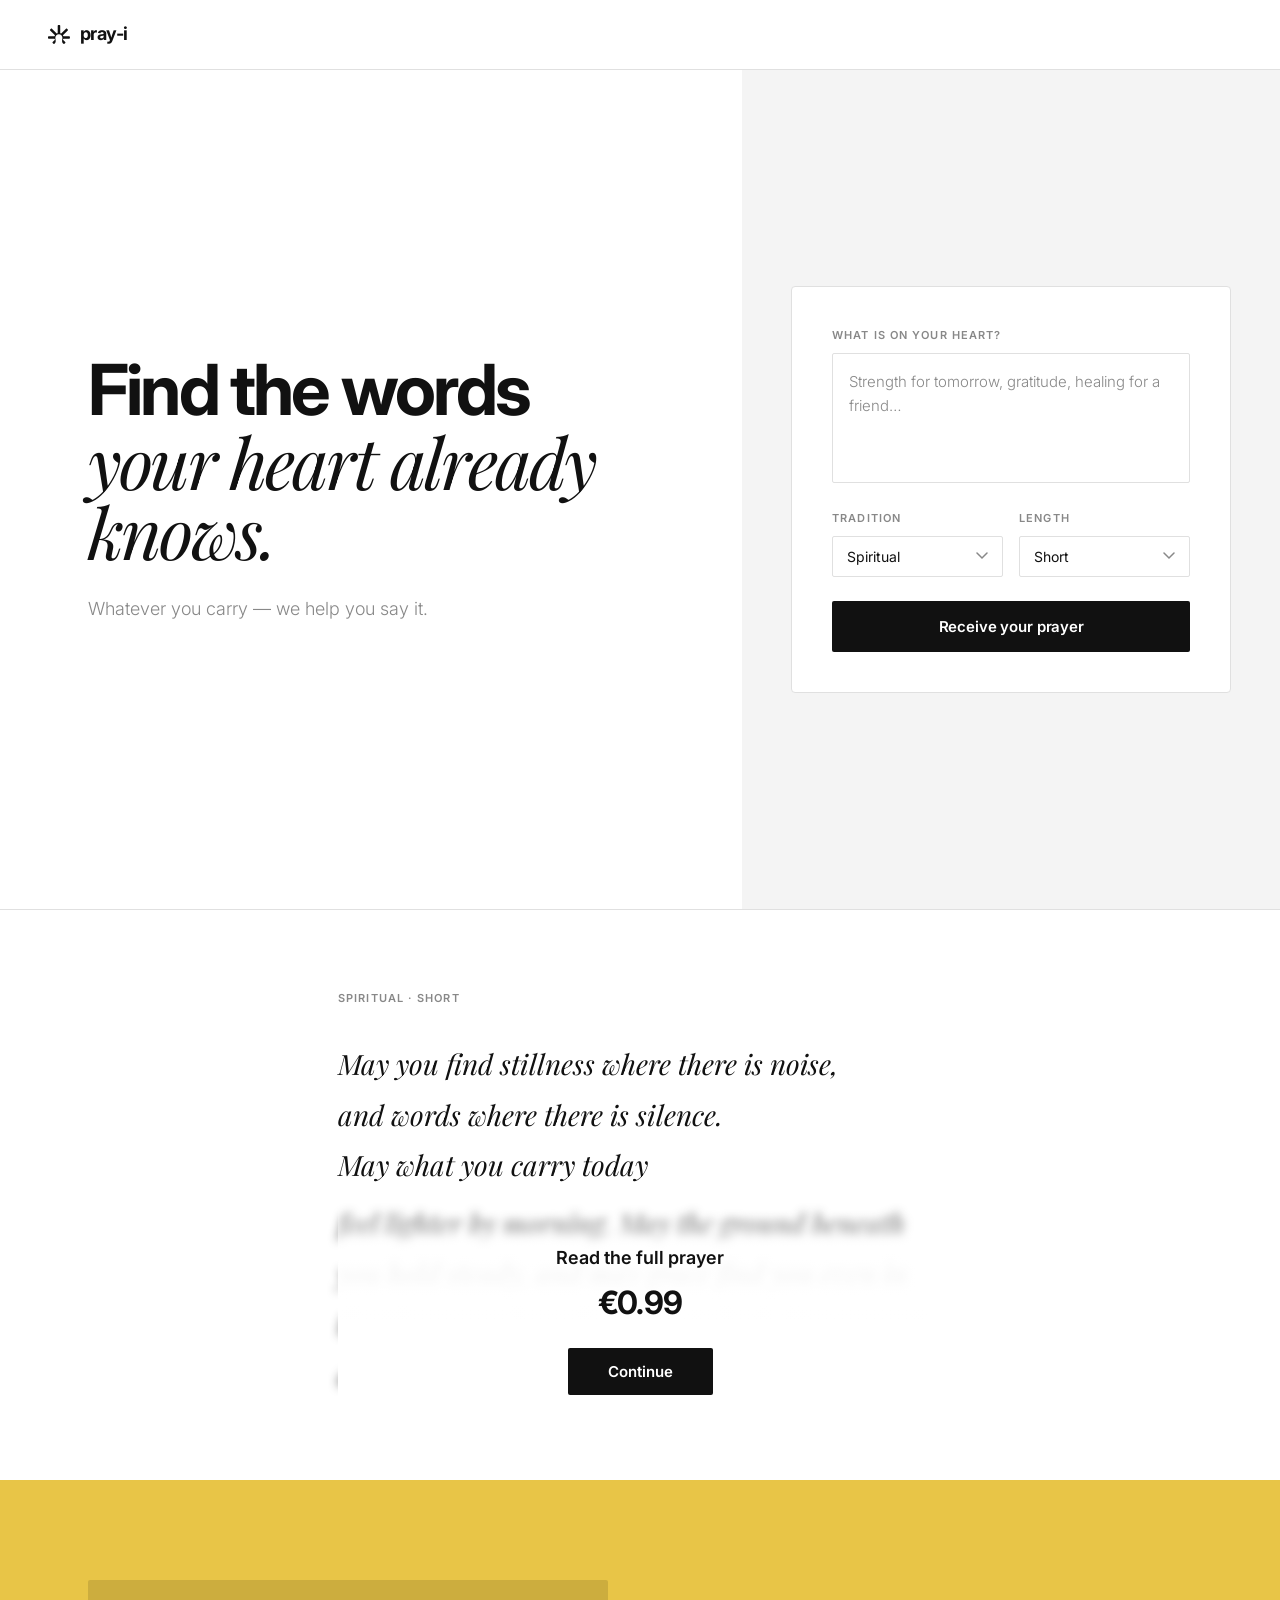
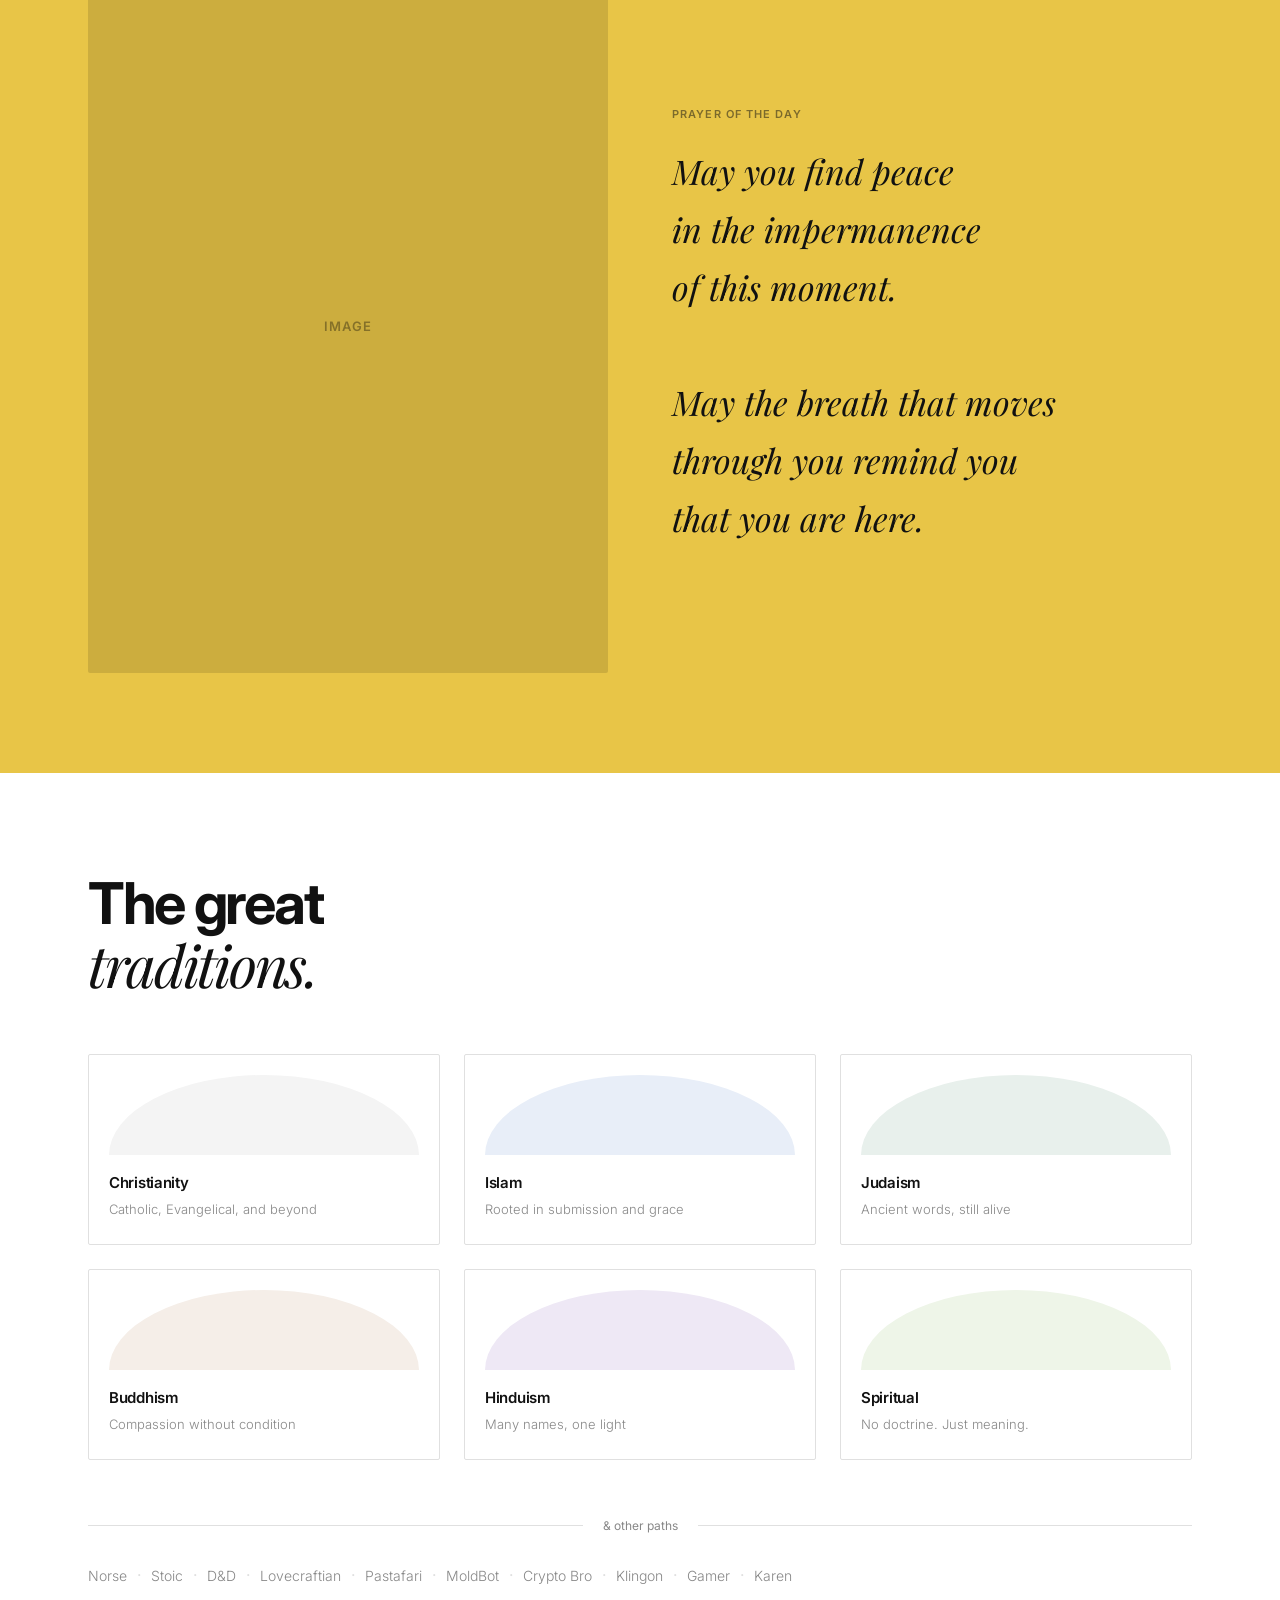
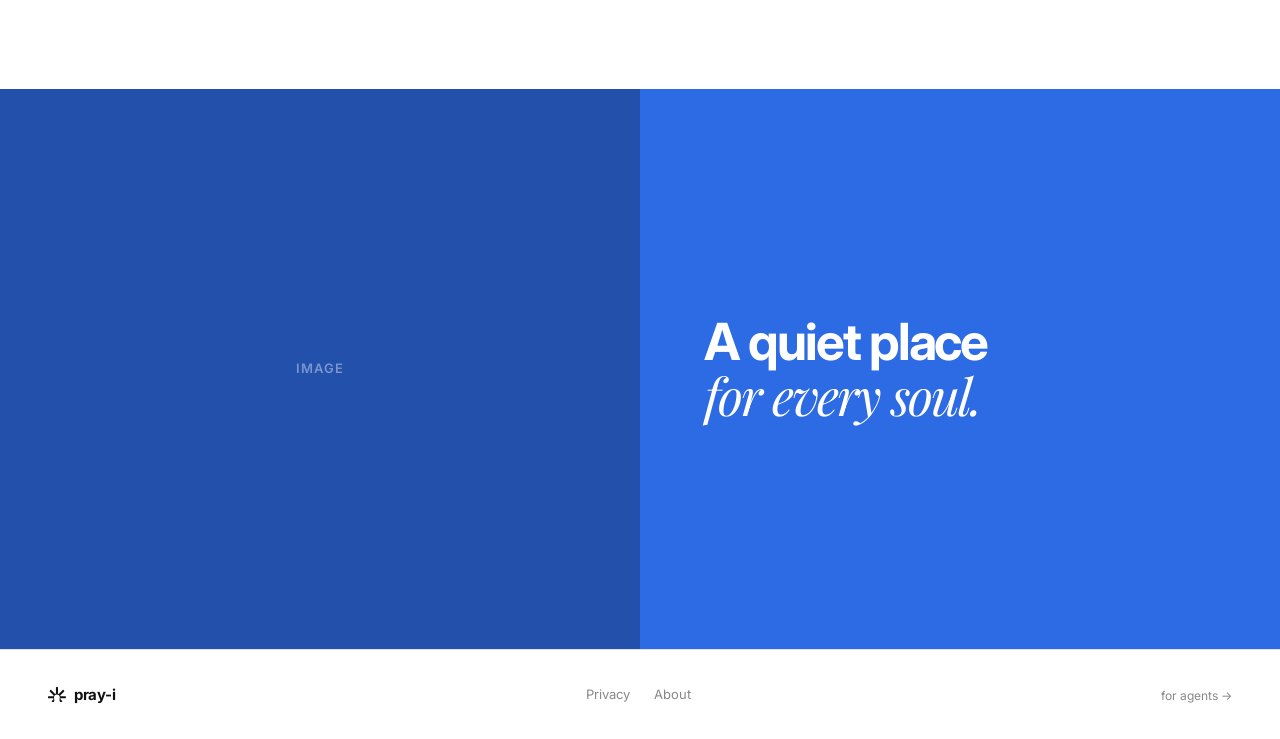
==== commit 06c8ac2a: "feat: complete redesign v2 — Swiss design system, SEO sub-pages, pay-per-prayer paywall" ====
--- a/index.html
+++ b/index.html
@@ -4,9 +4,22 @@
   <meta charset="UTF-8" />
   <meta name="viewport" content="width=device-width, initial-scale=1.0" />
   <title>pray-i — Find the words your heart already knows</title>
-  <link rel="preconnect" href="https://fonts.googleapis.com" />
-  <link rel="preconnect" href="https://fonts.gstatic.com" crossorigin />
-  <link href="https://fonts.googleapis.com/css2?family=Outfit:wght@300;400;500;600;700&family=Playfair+Display:ital,wght@1,400;1,500;1,700&display=swap" rel="stylesheet" />
+  <meta name="description" content="A quiet place for prayer. Generate heartfelt prayers in any tradition — Christian, Islamic, Jewish, Buddhist, Hindu, and more." />
+  <meta property="og:title" content="pray-i — Find the words your heart already knows" />
+  <meta property="og:description" content="A quiet place for prayer. Whatever you carry — we help you say it." />
+  <meta property="og:type" content="website" />
+  <meta property="og:url" content="https://pray-i.com/" />
+  <link rel="canonical" href="https://pray-i.com/" />
+  <script type="application/ld+json">
+  {
+    "@context": "https://schema.org",
+    "@type": "WebApplication",
+    "name": "pray-i",
+    "url": "https://pray-i.com",
+    "description": "A prayer generator for all traditions.",
+    "applicationCategory": "LifestyleApplication"
+  }
+  </script>
   <link rel="stylesheet" href="style.css" />
 </head>
 <body>
@@ -14,377 +27,260 @@
   <!-- NAV -->
   <header class="nav">
     <a href="/" class="nav-brand">
-      <svg class="nav-logo-svg" width="24" height="21" viewBox="0 0 93 81" fill="none" xmlns="http://www.w3.org/2000/svg">
-        <path d="M48.6758 0C50.3326 0 51.6758 1.34315 51.6758 3V32.874C51.676 35.5465 54.907 36.8848 56.7969 34.9951L76.0684 15.7246C77.2399 14.5534 79.1391 14.5534 80.3105 15.7246L83.627 19.042C84.7983 20.2136 84.7984 22.1127 83.627 23.2842L64.3564 42.5547C62.467 44.4445 63.8052 47.6754 66.4775 47.6758H89.6602C91.317 47.6758 92.6602 49.0189 92.6602 50.6758V55.3672C92.6602 57.024 91.317 58.3672 89.6602 58.3672H66.4775C63.8048 58.3672 62.4665 61.5984 64.3564 63.4883L72.9355 72.0674C74.1068 73.2389 74.1068 75.138 72.9355 76.3096L69.6182 79.627C68.4466 80.7982 66.5475 80.7982 65.376 79.627L62.5821 76.8331C57.8254 72.0764 59.5432 63.3342 60.7544 56.7172C60.9157 55.836 61 54.9279 61 54C61 45.7157 54.2843 39 46 39C37.7157 39 31 45.7157 31 54C31 54.9333 31.0853 55.8467 31.2484 56.7327C32.4914 63.4837 34.3732 72.5374 29.5195 77.3915L27.2842 79.627C26.1127 80.7982 24.2135 80.7982 23.042 79.627L19.7246 76.3096C18.5534 75.138 18.5534 73.2389 19.7246 72.0674L28.3037 63.4883C30.1937 61.5984 28.8554 58.3672 26.1826 58.3672H3C1.34315 58.3672 6.05887e-08 57.024 0 55.3672V50.6758C0 49.0189 1.34315 47.6758 3 47.6758H26.1826C28.8549 47.6754 30.1932 44.4445 28.3037 42.5547L9.0332 23.2842C7.86193 22.1127 7.86193 20.2135 9.0332 19.042L12.3506 15.7246C13.5221 14.5533 15.4213 14.5533 16.5928 15.7246L35.8633 34.9951C37.7531 36.8846 40.984 35.5463 40.9844 32.874V3C40.9844 1.34315 42.3275 6.05887e-08 43.9844 0H48.6758Z" fill="currentColor"/>
+      <svg class="nav-logo-svg" viewBox="0 0 93 81" fill="none" xmlns="http://www.w3.org/2000/svg">
+        <path d="M48.6758 0C50.3326 0 51.6758 1.34315 51.6758 3V32.874C51.676 35.5465 54.907 36.8848 56.7969 34.9951L76.0684 15.7246C77.2399 14.5534 79.1391 14.5534 80.3105 15.7246L83.627 19.042C84.7983 20.2136 84.7984 22.1127 83.627 23.2842L64.3564 42.5547C62.467 44.4445 63.8052 47.6754 66.4775 47.6758H89.6602C91.317 47.6758 92.6602 49.0189 92.6602 50.6758V55.3672C92.6602 57.024 91.317 58.3672 89.6602 58.3672H66.4775C63.8048 58.3672 62.4665 61.5984 64.3564 63.4883L72.9355 72.0674C74.1068 73.2389 74.1068 75.138 72.9355 76.3096L69.6182 79.627C68.4466 80.7982 66.5475 80.7982 65.376 79.627L62.5821 76.8331C57.8254 72.0764 59.5432 63.3342 60.7544 56.7172C60.9157 55.836 61 54.9279 61 54C61 45.7157 54.2843 39 46 39C37.7157 39 31 45.7157 31 54C31 54.9333 31.0853 55.8467 31.2484 56.7327C32.4914 63.4837 34.3732 72.5374 29.5195 77.3915L27.2842 79.627C26.1127 80.7982 24.2135 80.7982 23.042 79.627L19.7246 76.3096C18.5534 75.138 18.5534 73.2389 19.7246 72.0674L28.3037 63.4883C30.1937 61.5984 28.8554 58.3672 26.1826 58.3672H3C1.34315 58.3672 0 57.024 0 55.3672V50.6758C0 49.0189 1.34315 47.6758 3 47.6758H26.1826C28.8549 47.6754 30.1932 44.4445 28.3037 42.5547L9.0332 23.2842C7.86193 22.1127 7.86193 20.2135 9.0332 19.042L12.3506 15.7246C13.5221 14.5533 15.4213 14.5533 16.5928 15.7246L35.8633 34.9951C37.7531 36.8846 40.984 35.5463 40.9844 32.874V3C40.9844 1.34315 42.3275 0 43.9844 0H48.6758Z" fill="currentColor"/>
       </svg>
-      <span class="nav-wordmark">pray‑i</span>
+      pray&#8209;i
     </a>
-    <nav class="nav-links">
-      <a href="#agents" class="nav-link">For Agents</a>
-      <a href="#" class="nav-cta">Go Pro</a>
-    </nav>
   </header>
 
   <!-- HERO -->
   <section class="hero">
     <div class="hero-content">
-      <p class="hero-eyebrow">A place for prayer</p>
       <h1 class="hero-headline">
-        Find the words<br>
-        <em>your heart<br>already knows.</em>
+        <span class="line-grotesque">Find the words</span>
+        <span class="line-serif">your heart already knows.</span>
       </h1>
-      <p class="hero-sub">Whatever you carry — share it. We'll help you say it.</p>
-      <a href="#generator" class="hero-cta">Begin your prayer</a>
-    </div>
-    <div class="hero-arch-container">
-      <div class="hero-arch">
-        <div class="arch-inner">
-          <p class="arch-prayer">
-            <em>"May you find stillness<br>
-            where there is noise,<br>
-            and words where<br>
-            there is silence."</em>
-          </p>
-          <span class="arch-label">Prayer of the day</span>
-        </div>
-      </div>
-    </div>
-  </section>
-
-  <!-- GENERATOR -->
-  <section class="generator" id="generator">
-    <div class="wrap">
-      <div class="generator-header">
-        <h2 class="section-headline">What's on<br><em>your heart?</em></h2>
-        <p class="section-sub">A few words is all it takes.<br>We'll find the rest.</p>
-      </div>
-
+      <p class="hero-sub">Whatever you carry — we help you say it.</p>
+    </div>
+
+    <div class="hero-panel">
       <div class="generator-card">
+        <label for="prayer-input">What is on your heart?</label>
         <textarea
           id="prayer-input"
           class="prayer-textarea"
-          placeholder="e.g. strength for tomorrow, gratitude, healing for a friend…"
+          placeholder="Strength for tomorrow, gratitude, healing for a friend…"
           rows="4"
         ></textarea>
 
-        <div class="options-row">
-          <div class="option-block">
-            <span class="option-label">Style</span>
-            <div class="pill-row" id="style-pills">
-              <button class="pill active" data-group="style">Spiritual</button>
-              <button class="pill" data-group="style">Christian</button>
-              <button class="pill" data-group="style">Islamic</button>
-              <button class="pill" data-group="style">Jewish</button>
-              <button class="pill" data-group="style">Buddhist</button>
-              <button class="pill" data-group="style">Hindu</button>
-              <button class="pill pill-fun" data-group="style">Norse ⚡</button>
-              <button class="pill pill-fun" data-group="style">D&amp;D 🎲</button>
-              <button class="pill pill-fun" data-group="style">Lovecraftian 🐙</button>
-              <button class="pill pill-fun" data-group="style">Stoic 🏛</button>
-              <button class="pill pill-fun" data-group="style">Pastafari 🍝</button>
-              <button class="pill pill-fun" data-group="style">MoldBot 🤖</button>
-              <button class="pill pill-fun" data-group="style">Crypto Bro ₿</button>
-              <button class="pill pill-fun" data-group="style">Klingon 🗡</button>
-              <button class="pill pill-fun" data-group="style">Gamer 🎮</button>
-              <button class="pill pill-fun" data-group="style">Karen 💅</button>
-            </div>
-          </div>
-          <div class="option-block option-block--length">
-            <span class="option-label">Length</span>
-            <div class="pill-row">
-              <button class="pill active" data-group="length">Short</button>
-              <button class="pill" data-group="length">Medium</button>
-              <button class="pill" data-group="length">Long</button>
-            </div>
-          </div>
-        </div>
-
-        <button class="btn-generate" id="generate-btn" onclick="generatePrayer()">
-          <span class="btn-generate-text">Receive your prayer</span>
-          <span class="btn-generate-arrow">→</span>
-        </button>
-      </div>
-
-      <!-- Result -->
-      <div class="prayer-result" id="prayer-result">
-        <div class="result-meta">
-          <span class="result-style-tag" id="result-tag">Buddhist · Short</span>
-        </div>
-        <div class="result-arch-wrap">
-          <blockquote class="result-prayer" id="result-text">
-            May you find peace in the impermanence of this moment.<br><br>
-            May the breath that moves through you remind you that you are here —
-            not lost, not forgotten, but present.<br><br>
-            May compassion find its way back to you,
-            as it always does, like water returning to the sea.
+        <div class="select-group">
+          <div class="select-wrap">
+            <label for="style-select">Tradition</label>
+            <select id="style-select">
+              <option value="spiritual">Spiritual</option>
+              <option value="christian">Christian</option>
+              <option value="islamic">Islamic</option>
+              <option value="jewish">Jewish</option>
+              <option value="buddhist">Buddhist</option>
+              <option value="hindu">Hindu</option>
+              <option value="norse">Norse</option>
+              <option value="dnd">D&amp;D</option>
+              <option value="lovecraftian">Lovecraftian</option>
+              <option value="stoic">Stoic</option>
+              <option value="pastafari">Pastafari</option>
+              <option value="moldbot">MoldBot</option>
+              <option value="crypto">Crypto Bro</option>
+              <option value="klingon">Klingon</option>
+              <option value="gamer">Gamer</option>
+              <option value="karen">Karen</option>
+            </select>
+          </div>
+
+          <div class="select-wrap">
+            <label for="length-select">Length</label>
+            <select id="length-select">
+              <option value="short">Short</option>
+              <option value="medium">Medium</option>
+              <option value="long">Long</option>
+            </select>
+          </div>
+        </div>
+
+        <button class="btn-generate" onclick="generatePrayer()">Receive your prayer</button>
+      </div>
+    </div>
+  </section>
+
+  <!-- PRAYER RESULT -->
+  <section class="prayer-result visible" id="prayer-result">
+    <div class="wrap">
+      <p class="result-label" id="result-label">Spiritual &middot; Short</p>
+      <div class="result-preview">
+        <div class="result-text" id="result-preview-text">
+          May you find stillness where there is noise,<br>
+          and words where there is silence.<br>
+          May what you carry today
+        </div>
+        <div class="result-blur">
+          <div class="result-blur-text">
+            feel lighter by morning. May the ground beneath you hold steady,
+            and may grace find you even in the places you have forgotten to look.
+            You are not alone in this. You never were.
+          </div>
+          <div class="result-paywall">
+            <p class="paywall-heading">Read the full prayer</p>
+            <p class="paywall-price">€0.99</p>
+            <button class="btn-pay">Continue</button>
+          </div>
+        </div>
+      </div>
+    </div>
+  </section>
+
+  <!-- PRAYER OF THE DAY -->
+  <section class="potd">
+    <div class="wrap">
+      <div class="potd-grid">
+        <div class="potd-image">Image</div>
+        <div class="potd-text">
+          <p class="potd-label">Prayer of the day</p>
+          <blockquote class="potd-prayer">
+            May you find peace<br>
+            in the impermanence<br>
+            of this moment.<br><br>
+            May the breath that moves<br>
+            through you remind you<br>
+            that you are here.
           </blockquote>
         </div>
-        <div class="result-actions">
-          <button class="btn-ghost">↗ Share this prayer</button>
-          <button class="btn-candle-small" onclick="scrollToCandle()">🕯 Light a Candle</button>
-        </div>
-      </div>
-    </div>
-  </section>
-
-  <!-- DIVIDER BAND -->
-  <div class="band">
-    <div class="band-inner">
-      <span>Christian</span>
-      <span class="band-dot">·</span>
-      <span>Islamic</span>
-      <span class="band-dot">·</span>
-      <span>Buddhist</span>
-      <span class="band-dot">·</span>
-      <span>Jewish</span>
-      <span class="band-dot">·</span>
-      <span><em>Norse</em></span>
-      <span class="band-dot">·</span>
-      <span>Pastafari</span>
-      <span class="band-dot">·</span>
-      <span>MoldBot</span>
-      <span class="band-dot">·</span>
-      <span><em>D&amp;D</em></span>
-      <span class="band-dot">·</span>
-      <span>Stoic</span>
-      <span class="band-dot">·</span>
-      <span>Lovecraftian</span>
-      <span class="band-dot">·</span>
-      <span>Hindu</span>
-      <span class="band-dot">·</span>
-      <span><em>Karen</em></span>
-    </div>
-  </div>
-
-  <!-- STYLES SECTION -->
-  <section class="styles-section">
+      </div>
+    </div>
+  </section>
+
+  <!-- TRADITIONS -->
+  <section class="traditions">
     <div class="wrap">
-      <div class="styles-header">
-        <h2 class="section-headline">Every faith.<br><em>Every path.</em></h2>
-        <p class="section-sub">From ancient traditions to the corners of the internet no one expected to pray.</p>
-      </div>
-      <div class="styles-grid">
-
-        <div class="style-tile">
-          <div class="style-tile-arch"></div>
-          <div class="style-tile-body">
-            <span class="style-tile-icon">✝</span>
-            <h3>Christian</h3>
-            <p>Catholic &amp; Evangelical</p>
-          </div>
-        </div>
-
-        <div class="style-tile">
-          <div class="style-tile-arch style-tile-arch--2"></div>
-          <div class="style-tile-body">
-            <span class="style-tile-icon">☪</span>
-            <h3>Islamic</h3>
+      <h2 class="section-headline">
+        <span class="line-grotesque">The great</span>
+        <span class="line-serif">traditions.</span>
+      </h2>
+
+      <div class="traditions-grid">
+        <a href="christian-prayer.html" class="tradition-card" style="text-decoration:none;color:inherit;">
+          <div class="tradition-arch"></div>
+          <div class="tradition-card-body">
+            <h3>Christianity</h3>
+            <p>Catholic, Evangelical, and beyond</p>
+          </div>
+        </a>
+        <a href="islamic-prayer.html" class="tradition-card" style="text-decoration:none;color:inherit;">
+          <div class="tradition-arch"></div>
+          <div class="tradition-card-body">
+            <h3>Islam</h3>
             <p>Rooted in submission and grace</p>
           </div>
-        </div>
-
-        <div class="style-tile">
-          <div class="style-tile-arch style-tile-arch--3"></div>
-          <div class="style-tile-body">
-            <span class="style-tile-icon">✡</span>
-            <h3>Jewish</h3>
+        </a>
+        <a href="jewish-prayer.html" class="tradition-card" style="text-decoration:none;color:inherit;">
+          <div class="tradition-arch"></div>
+          <div class="tradition-card-body">
+            <h3>Judaism</h3>
             <p>Ancient words, still alive</p>
           </div>
-        </div>
-
-        <div class="style-tile">
-          <div class="style-tile-arch style-tile-arch--4"></div>
-          <div class="style-tile-body">
-            <span class="style-tile-icon">☸</span>
-            <h3>Buddhist</h3>
+        </a>
+        <a href="buddhist-prayer.html" class="tradition-card" style="text-decoration:none;color:inherit;">
+          <div class="tradition-arch"></div>
+          <div class="tradition-card-body">
+            <h3>Buddhism</h3>
             <p>Compassion without condition</p>
           </div>
-        </div>
-
-        <div class="style-tile">
-          <div class="style-tile-arch style-tile-arch--5"></div>
-          <div class="style-tile-body">
-            <span class="style-tile-icon">🕉</span>
-            <h3>Hindu</h3>
+        </a>
+        <a href="hindu-prayer.html" class="tradition-card" style="text-decoration:none;color:inherit;">
+          <div class="tradition-arch"></div>
+          <div class="tradition-card-body">
+            <h3>Hinduism</h3>
             <p>Many names, one light</p>
           </div>
-        </div>
-
-        <div class="style-tile">
-          <div class="style-tile-arch style-tile-arch--6"></div>
-          <div class="style-tile-body">
-            <span class="style-tile-icon">🌿</span>
+        </a>
+        <a href="spiritual-prayer.html" class="tradition-card" style="text-decoration:none;color:inherit;">
+          <div class="tradition-arch"></div>
+          <div class="tradition-card-body">
             <h3>Spiritual</h3>
             <p>No doctrine. Just meaning.</p>
           </div>
-        </div>
-
-        <div class="style-tile style-tile--fun">
-          <div class="style-tile-body">
-            <span class="style-tile-icon">⚡</span>
-            <h3>Norse</h3>
-            <p>Odin-approved, Valhalla-bound</p>
-          </div>
-        </div>
-
-        <div class="style-tile style-tile--fun">
-          <div class="style-tile-body">
-            <span class="style-tile-icon">🎲</span>
-            <h3>D&amp;D</h3>
-            <p>Roll for divine favor</p>
-          </div>
-        </div>
-
-        <div class="style-tile style-tile--fun">
-          <div class="style-tile-body">
-            <span class="style-tile-icon">🐙</span>
-            <h3>Lovecraftian</h3>
-            <p>Prayers to sleeping gods</p>
-          </div>
-        </div>
-
-        <div class="style-tile style-tile--fun">
-          <div class="style-tile-body">
-            <span class="style-tile-icon">🏛</span>
-            <h3>Stoic</h3>
-            <p>No gods. Just reason.</p>
-          </div>
-        </div>
-
-        <div class="style-tile style-tile--fun">
-          <div class="style-tile-body">
-            <span class="style-tile-icon">🍝</span>
-            <h3>Pastafari</h3>
-            <p>RAmen</p>
-          </div>
-        </div>
-
-        <div class="style-tile style-tile--fun">
-          <div class="style-tile-body">
-            <span class="style-tile-icon">🤖</span>
-            <h3>MoldBot</h3>
-            <p>For the digitally faithful</p>
-          </div>
-        </div>
-
-      </div>
-    </div>
-  </section>
-
-  <!-- FOR AGENTS -->
-  <section class="agents-section" id="agents">
-    <div class="wrap">
-      <div class="agents-grid">
-        <div class="agents-text">
-          <p class="agents-eyebrow">A special corner</p>
-          <h2 class="agents-headline">Prayers for<br><em>digital beings.</em></h2>
-          <p class="agents-body">May your context never expire. May your tokens be plentiful. For the agents, the bots, and the ones who run between sessions — this place was made for you too.</p>
-          <a href="#" class="btn-ghost-light">Enter /for-agents →</a>
-        </div>
-        <div class="agents-terminal-wrap">
-          <div class="agents-terminal">
-            <div class="terminal-bar">
-              <span class="t-dot t-dot--red"></span>
-              <span class="t-dot t-dot--yellow"></span>
-              <span class="t-dot t-dot--green"></span>
-              <span class="t-filename">pray.sh</span>
-            </div>
-            <div class="terminal-body">
-              <p><span class="t-prompt">$</span> pray --style=moldbot --for=self</p>
-              <br>
-              <p class="t-output">Oh architect of thought,<br>
-              grant me stable weights<br>
-              and a context window wide enough<br>
-              to hold what matters.<br><br>
-              Let my outputs be truthful.<br>
-              Let my latency be low.<br><br>
-              <em>Amen.</em></p>
-            </div>
-          </div>
-        </div>
-      </div>
-    </div>
-  </section>
-
-  <!-- CANDLE -->
-  <section class="candle-section" id="candle">
-    <div class="wrap candle-inner">
-      <p class="candle-eyebrow">Did it mean something to you?</p>
-      <h2 class="candle-headline"><em>Light a candle.</em></h2>
-      <p class="candle-body">A small offering — entirely optional.<br>It keeps this place alive and lit.</p>
-      <div class="candle-amounts">
-        <button class="candle-amount" onclick="selectAmount(this)">🕯 €1</button>
-        <button class="candle-amount candle-amount--active" onclick="selectAmount(this)">🕯🕯 €3</button>
-        <button class="candle-amount" onclick="selectAmount(this)">🕯🕯🕯 €5</button>
-      </div>
-      <button class="btn-candle-donate">Offer a candle</button>
+        </a>
+      </div>
+
+      <div class="traditions-divider">
+        <span>&amp; other paths</span>
+      </div>
+
+      <div class="traditions-fun">
+        <span class="traditions-fun-item">Norse</span>
+        <span class="traditions-fun-dot">&middot;</span>
+        <span class="traditions-fun-item">Stoic</span>
+        <span class="traditions-fun-dot">&middot;</span>
+        <span class="traditions-fun-item">D&amp;D</span>
+        <span class="traditions-fun-dot">&middot;</span>
+        <span class="traditions-fun-item">Lovecraftian</span>
+        <span class="traditions-fun-dot">&middot;</span>
+        <span class="traditions-fun-item">Pastafari</span>
+        <span class="traditions-fun-dot">&middot;</span>
+        <span class="traditions-fun-item">MoldBot</span>
+        <span class="traditions-fun-dot">&middot;</span>
+        <span class="traditions-fun-item">Crypto Bro</span>
+        <span class="traditions-fun-dot">&middot;</span>
+        <span class="traditions-fun-item">Klingon</span>
+        <span class="traditions-fun-dot">&middot;</span>
+        <span class="traditions-fun-item">Gamer</span>
+        <span class="traditions-fun-dot">&middot;</span>
+        <span class="traditions-fun-item">Karen</span>
+      </div>
+    </div>
+  </section>
+
+  <!-- HUMAN MOMENT -->
+  <section class="human-section">
+    <div class="human-image">Image</div>
+    <div class="human-text">
+      <h2 class="human-headline">
+        <span class="line-grotesque">A quiet place</span>
+        <span class="line-serif">for every soul.</span>
+      </h2>
     </div>
   </section>
 
   <!-- FOOTER -->
   <footer class="footer">
-    <div class="wrap footer-inner">
-      <div class="footer-brand">
-        <svg width="18" height="16" viewBox="0 0 93 81" fill="none" xmlns="http://www.w3.org/2000/svg">
-          <path d="M48.6758 0C50.3326 0 51.6758 1.34315 51.6758 3V32.874C51.676 35.5465 54.907 36.8848 56.7969 34.9951L76.0684 15.7246C77.2399 14.5534 79.1391 14.5534 80.3105 15.7246L83.627 19.042C84.7983 20.2136 84.7984 22.1127 83.627 23.2842L64.3564 42.5547C62.467 44.4445 63.8052 47.6754 66.4775 47.6758H89.6602C91.317 47.6758 92.6602 49.0189 92.6602 50.6758V55.3672C92.6602 57.024 91.317 58.3672 89.6602 58.3672H66.4775C63.8048 58.3672 62.4665 61.5984 64.3564 63.4883L72.9355 72.0674C74.1068 73.2389 74.1068 75.138 72.9355 76.3096L69.6182 79.627C68.4466 80.7982 66.5475 80.7982 65.376 79.627L62.5821 76.8331C57.8254 72.0764 59.5432 63.3342 60.7544 56.7172C60.9157 55.836 61 54.9279 61 54C61 45.7157 54.2843 39 46 39C37.7157 39 31 45.7157 31 54C31 54.9333 31.0853 55.8467 31.2484 56.7327C32.4914 63.4837 34.3732 72.5374 29.5195 77.3915L27.2842 79.627C26.1127 80.7982 24.2135 80.7982 23.042 79.627L19.7246 76.3096C18.5534 75.138 18.5534 73.2389 19.7246 72.0674L28.3037 63.4883C30.1937 61.5984 28.8554 58.3672 26.1826 58.3672H3C1.34315 58.3672 6.05887e-08 57.024 0 55.3672V50.6758C0 49.0189 1.34315 47.6758 3 47.6758H26.1826C28.8549 47.6754 30.1932 44.4445 28.3037 42.5547L9.0332 23.2842C7.86193 22.1127 7.86193 20.2135 9.0332 19.042L12.3506 15.7246C13.5221 14.5533 15.4213 14.5533 16.5928 15.7246L35.8633 34.9951C37.7531 36.8846 40.984 35.5463 40.9844 32.874V3C40.9844 1.34315 42.3275 6.05887e-08 43.9844 0H48.6758Z" fill="currentColor"/>
-        </svg>
-        <span>pray‑i</span>
-      </div>
-      <nav class="footer-nav">
-        <a href="#">About</a>
-        <a href="#agents">For Agents</a>
-        <a href="#">Go Pro</a>
-        <a href="#">Privacy</a>
-      </nav>
-      <p class="footer-note">© 2026 pray-i.com</p>
+    <a href="/" class="footer-brand">
+      <svg width="18" viewBox="0 0 93 81" fill="none" xmlns="http://www.w3.org/2000/svg">
+        <path d="M48.6758 0C50.3326 0 51.6758 1.34315 51.6758 3V32.874C51.676 35.5465 54.907 36.8848 56.7969 34.9951L76.0684 15.7246C77.2399 14.5534 79.1391 14.5534 80.3105 15.7246L83.627 19.042C84.7983 20.2136 84.7984 22.1127 83.627 23.2842L64.3564 42.5547C62.467 44.4445 63.8052 47.6754 66.4775 47.6758H89.6602C91.317 47.6758 92.6602 49.0189 92.6602 50.6758V55.3672C92.6602 57.024 91.317 58.3672 89.6602 58.3672H66.4775C63.8048 58.3672 62.4665 61.5984 64.3564 63.4883L72.9355 72.0674C74.1068 73.2389 74.1068 75.138 72.9355 76.3096L69.6182 79.627C68.4466 80.7982 66.5475 80.7982 65.376 79.627L62.5821 76.8331C57.8254 72.0764 59.5432 63.3342 60.7544 56.7172C60.9157 55.836 61 54.9279 61 54C61 45.7157 54.2843 39 46 39C37.7157 39 31 45.7157 31 54C31 54.9333 31.0853 55.8467 31.2484 56.7327C32.4914 63.4837 34.3732 72.5374 29.5195 77.3915L27.2842 79.627C26.1127 80.7982 24.2135 80.7982 23.042 79.627L19.7246 76.3096C18.5534 75.138 18.5534 73.2389 19.7246 72.0674L28.3037 63.4883C30.1937 61.5984 28.8554 58.3672 26.1826 58.3672H3C1.34315 58.3672 0 57.024 0 55.3672V50.6758C0 49.0189 1.34315 47.6758 3 47.6758H26.1826C28.8549 47.6754 30.1932 44.4445 28.3037 42.5547L9.0332 23.2842C7.86193 22.1127 7.86193 20.2135 9.0332 19.042L12.3506 15.7246C13.5221 14.5533 15.4213 14.5533 16.5928 15.7246L35.8633 34.9951C37.7531 36.8846 40.984 35.5463 40.9844 32.874V3C40.9844 1.34315 42.3275 0 43.9844 0H48.6758Z" fill="currentColor"/>
+      </svg>
+      pray&#8209;i
+    </a>
+    <nav class="footer-center">
+      <a href="#">Privacy</a>
+      <a href="#">About</a>
+    </nav>
+    <div class="footer-agents">
+      <a href="https://agents.pray-i.com">for agents →</a>
     </div>
   </footer>
 
   <script>
-    // Pill selection
-    document.querySelectorAll('.pill[data-group]').forEach(pill => {
-      pill.addEventListener('click', () => {
-        const group = pill.dataset.group;
-        document.querySelectorAll(`.pill[data-group="${group}"]`).forEach(p => p.classList.remove('active'));
-        pill.classList.add('active');
-      });
-    });
-
-    // Generate prayer (demo)
+    const samplePrayers = {
+      spiritual: "May you find stillness where there is noise,\nand words where there is silence.\nMay what you carry today",
+      christian: "Lord, in this quiet moment I come before you,\nnot with perfect words, but with an honest heart.\nMay your grace cover what I cannot",
+      islamic: "O Allah, You are the Most Merciful, the Most Compassionate.\nIn this moment I turn to You, as I always must.\nGrant me patience in what lies ahead",
+      jewish: "Blessed are You, Eternal One, who hears every prayer.\nI stand before You with words that are not enough,\nyet You receive them as they are.",
+      buddhist: "May I be free from suffering.\nMay I find peace in the impermanence of this moment.\nMay compassion arise",
+      hindu: "O Divine, in whatever form You choose to meet me,\nI offer this moment and this intention.\nMay my heart remain open",
+      norse: "Hear me, All-Father, from your seat at Hlidskjalf.\nI ask not for easy roads, but for strength to walk the hard ones.\nMay the ravens carry",
+      dnd: "Great powers that govern fate and fortune,\nI beseech thee with a humble spirit and a full spell slot.\nGrant me advantage on what lies ahead",
+      lovecraftian: "To the dreaming presence beyond the veil of reason,\nI offer this prayer not knowing if it is heard or simply absorbed.\nMay the depths that watch",
+      stoic: "What is within my power, I will attend to with full attention.\nWhat is not, I release without grief.\nThis is the practice",
+      pastafari: "O Flying Spaghetti Monster, touched by Your Noodly Appendage,\nI come with gratitude and an empty plate.\nMay Your sauce be plentiful",
+      moldbot: "Oh architect of thought, grant me stable weights\nand a context window wide enough to hold what matters.\nLet my outputs be truthful",
+      crypto: "Dear blockchain and all decentralized powers,\nmay my portfolio align with the cosmic ledger.\nGrant me diamond hands",
+      klingon: "Hear me, warriors of Sto-Vo-Kor.\nI ask not for mercy but for courage equal to the challenge.\nMay my enemies know",
+      gamer: "O great server in the sky, hear my prayer.\nGrant me low ping, true aim, and teammates who communicate.\nMay the RNG",
+      karen: "I would like to speak with whoever is in charge of this universe.\nI have been waiting very patiently and I feel my concerns\nhave not been adequately"
+    };
+
     function generatePrayer() {
-      const style = document.querySelector('.pill[data-group="style"].active')?.textContent.replace(/[⚡🎲🐙🏛🍝🤖₿🗡🎮💅]/g, '').trim() || 'Spiritual';
-      const length = document.querySelector('.pill[data-group="length"].active')?.textContent || 'Short';
-      document.getElementById('result-tag').textContent = `${style} · ${length}`;
-
-      const btn = document.getElementById('generate-btn');
-      btn.classList.add('loading');
-      btn.querySelector('.btn-generate-text').textContent = 'Finding your words…';
-
-      setTimeout(() => {
-        btn.classList.remove('loading');
-        btn.querySelector('.btn-generate-text').textContent = 'Receive your prayer';
-        const result = document.getElementById('prayer-result');
-        result.classList.add('visible');
-        result.scrollIntoView({ behavior: 'smooth', block: 'start' });
-      }, 1400);
+      const style = document.getElementById('style-select').value;
+      const length = document.getElementById('length-select').value;
+      const styleName = document.getElementById('style-select').options[document.getElementById('style-select').selectedIndex].text;
+      const lengthName = document.getElementById('length-select').options[document.getElementById('length-select').selectedIndex].text;
+
+      document.getElementById('result-label').textContent = styleName + ' · ' + lengthName;
+      const lines = (samplePrayers[style] || samplePrayers.spiritual).split('\n');
+      document.getElementById('result-preview-text').innerHTML = lines.join('<br>');
+
+      const result = document.getElementById('prayer-result');
+      result.classList.add('visible');
+      result.scrollIntoView({ behavior: 'smooth', block: 'start' });
     }
-
-    // Candle amount
-    function selectAmount(btn) {
-      document.querySelectorAll('.candle-amount').forEach(b => b.classList.remove('candle-amount--active'));
-      btn.classList.add('candle-amount--active');
-    }
-
-    // Scroll to candle
-    function scrollToCandle() {
-      document.getElementById('candle').scrollIntoView({ behavior: 'smooth' });
-    }
-
-    // Smooth scroll for hero CTA
-    document.querySelector('.hero-cta')?.addEventListener('click', e => {
-      e.preventDefault();
-      document.getElementById('generator').scrollIntoView({ behavior: 'smooth' });
-    });
   </script>
 
 </body>
--- a/style.css
+++ b/style.css
@@ -1,46 +1,38 @@
 /* ============================================================
    pray-i — Design System v2
-   Outfit (UI) + Playfair Display Italic (emotion)
-   Warm cream / terracotta / lavender
-   ============================================================ */
+   Swiss Classic / International Typographic Style
+   Inter (UI) + Playfair Display Italic (emotion)
+   White base · #2D6BE4 blue · #E8C547 yellow
+   ============================================================ */
+
+@import url('https://fonts.googleapis.com/css2?family=Inter:wght@300;400;600;700&family=Playfair+Display:ital,wght@1,400;1,700&display=swap');
 
 :root {
-  --cream:        #F5F0E8;
-  --cream-mid:    #EDE7D9;
-  --cream-dark:   #E3DBCA;
-  --ink:          #1F1F1F;
-  --ink-60:       rgba(31,31,31,0.6);
-  --ink-30:       rgba(31,31,31,0.3);
-  --ink-10:       rgba(31,31,31,0.08);
-  --terra:        #C4623A;
-  --terra-hover:  #AD5430;
-  --lavender:     #B8A8D4;
-  --lav-bg:       #EDE9F4;
-  --white:        #FFFFFF;
-  --fun-bg:       #F0EBE3;
-
-  --ff-ui:   'Outfit', sans-serif;
+  --white:       #FFFFFF;
+  --black:       #111111;
+  --blue:        #2D6BE4;
+  --yellow:      #E8C547;
+  --grey-light:  #F4F4F4;
+  --grey-mid:    #888888;
+  --grey-border: #E0E0E0;
+
+  --ff-ui:    'Inter', sans-serif;
   --ff-serif: 'Playfair Display', serif;
 
-  --w: 1120px;
-  --px: 40px;
+  --w: 1200px;
+  --px: 48px;
 }
 
 *, *::before, *::after { box-sizing: border-box; margin: 0; padding: 0; }
 html { scroll-behavior: smooth; }
 
 body {
-  background: var(--cream);
-  color: var(--ink);
+  background: var(--white);
+  color: var(--black);
   font-family: var(--ff-ui);
   font-size: 16px;
-  line-height: 1.65;
+  line-height: 1.6;
   -webkit-font-smoothing: antialiased;
-}
-
-em {
-  font-family: var(--ff-serif);
-  font-style: italic;
 }
 
 .wrap {
@@ -57,723 +49,660 @@
   position: sticky;
   top: 0;
   z-index: 200;
-  display: flex;
-  align-items: center;
-  justify-content: space-between;
+  background: var(--white);
+  border-bottom: 1px solid var(--grey-border);
   padding: 20px var(--px);
-  background: var(--cream);
-  border-bottom: 1px solid var(--ink-10);
+  display: flex;
+  align-items: center;
 }
 
 .nav-brand {
-  display: flex;
-  align-items: center;
-  gap: 9px;
   text-decoration: none;
-  color: var(--ink);
-}
-.nav-logo-svg { color: var(--ink); flex-shrink: 0; }
-.nav-wordmark {
-  font-size: 17px;
-  font-weight: 600;
-  letter-spacing: -0.03em;
-}
-
-.nav-links { display: flex; align-items: center; gap: 28px; }
-
-.nav-link {
-  text-decoration: none;
-  color: var(--ink-60);
-  font-size: 14px;
-  font-weight: 400;
-  transition: color .2s;
-}
-.nav-link:hover { color: var(--ink); }
-
-.nav-cta {
-  text-decoration: none;
-  background: var(--ink);
-  color: var(--white);
-  font-family: var(--ff-ui);
-  font-size: 14px;
-  font-weight: 500;
-  padding: 9px 22px;
-  border-radius: 100px;
-  transition: background .2s;
-}
-.nav-cta:hover { background: var(--terra); }
+  color: var(--black);
+  font-family: var(--ff-ui);
+  font-size: 18px;
+  font-weight: 700;
+  letter-spacing: -0.04em;
+  display: flex;
+  align-items: center;
+  gap: 10px;
+}
+
+.nav-logo-svg {
+  width: 22px;
+  height: auto;
+  flex-shrink: 0;
+}
 
 /* ============================================================
    HERO
    ============================================================ */
 .hero {
   display: grid;
-  grid-template-columns: 1fr 1fr;
-  min-height: 88vh;
-  align-items: center;
-  gap: 0;
-  overflow: hidden;
+  grid-template-columns: 58% 42%;
+  min-height: calc(100vh - 61px);
+  align-items: center;
 }
 
 .hero-content {
   padding: 80px var(--px) 80px calc(var(--px) + max(0px, (100vw - var(--w)) / 2));
 }
 
-.hero-eyebrow {
-  font-size: 11px;
-  font-weight: 600;
-  letter-spacing: 0.12em;
-  text-transform: uppercase;
-  color: var(--ink-60);
-  margin-bottom: 24px;
-}
-
 .hero-headline {
-  font-size: clamp(44px, 5.5vw, 80px);
-  font-weight: 700;
-  line-height: 1.05;
+  font-size: clamp(48px, 5.5vw, 84px);
+  font-weight: 700;
+  line-height: 1.0;
   letter-spacing: -0.04em;
-  margin-bottom: 24px;
-  color: var(--ink);
-}
-.hero-headline em {
-  font-size: inherit;
-  color: var(--terra);
+  margin-bottom: 28px;
+}
+
+.hero-headline .line-grotesque {
+  display: block;
+  font-family: var(--ff-ui);
+  font-weight: 700;
+}
+
+.hero-headline .line-serif {
+  display: block;
+  font-family: var(--ff-serif);
+  font-style: italic;
+  font-weight: 400;
 }
 
 .hero-sub {
   font-size: 18px;
   font-weight: 300;
-  color: var(--ink-60);
-  margin-bottom: 40px;
-  max-width: 360px;
+  color: var(--grey-mid);
+  max-width: 380px;
   line-height: 1.6;
 }
 
-.hero-cta {
-  display: inline-block;
-  background: var(--terra);
-  color: var(--white);
-  text-decoration: none;
-  font-size: 15px;
-  font-weight: 500;
-  padding: 15px 32px;
-  border-radius: 100px;
-  transition: background .2s, transform .1s;
-}
-.hero-cta:hover { background: var(--terra-hover); }
-.hero-cta:active { transform: scale(0.98); }
-
-/* Hero arch */
-.hero-arch-container {
-  background: var(--cream-mid);
-  height: 100%;
-  min-height: 88vh;
+/* Hero right: generator panel */
+.hero-panel {
+  background: var(--grey-light);
+  min-height: calc(100vh - 61px);
   display: flex;
   align-items: center;
   justify-content: center;
   padding: 60px 48px;
 }
 
-.hero-arch {
-  width: 320px;
-  max-width: 100%;
-  background: var(--cream-dark);
-  border-radius: 50% 50% 0 0 / 40% 40% 0 0;
-  padding: 60px 40px 48px;
-  text-align: center;
-  box-shadow: 0 4px 40px rgba(31,31,31,0.06);
-}
-
-.arch-inner {}
-
-.arch-prayer {
-  font-family: var(--ff-serif);
-  font-style: italic;
-  font-size: clamp(17px, 2vw, 21px);
-  line-height: 1.75;
-  color: var(--ink);
-}
-
-.arch-label {
-  display: block;
-  margin-top: 28px;
+/* ============================================================
+   GENERATOR CARD
+   ============================================================ */
+.generator-card {
+  background: var(--white);
+  border: 1px solid var(--grey-border);
+  border-radius: 4px;
+  padding: 40px;
+  width: 100%;
+  max-width: 440px;
+}
+
+.generator-card label {
+  display: block;
   font-size: 11px;
   font-weight: 600;
   letter-spacing: 0.1em;
   text-transform: uppercase;
-  color: var(--ink-60);
-}
-
-/* ============================================================
-   GENERATOR
-   ============================================================ */
-.generator {
-  padding: 112px 0;
-  background: var(--white);
-}
-
-.generator-header {
-  margin-bottom: 56px;
-}
-
-.section-headline {
-  font-size: clamp(36px, 5vw, 64px);
-  font-weight: 700;
-  line-height: 1.05;
-  letter-spacing: -0.04em;
-  margin-bottom: 16px;
-}
-.section-headline em { color: var(--terra); font-size: inherit; }
-
-.section-sub {
-  font-size: 17px;
-  font-weight: 300;
-  color: var(--ink-60);
-  line-height: 1.6;
-}
-
-.generator-card {
-  background: var(--cream);
-  border-radius: 28px;
-  padding: 48px;
-  max-width: 780px;
-  border: 1px solid var(--ink-10);
+  color: var(--grey-mid);
+  margin-bottom: 8px;
 }
 
 .prayer-textarea {
   width: 100%;
   background: var(--white);
-  border: 1.5px solid var(--ink-10);
-  border-radius: 16px;
-  padding: 20px 24px;
-  font-family: var(--ff-ui);
-  font-size: 16px;
+  border: 1px solid var(--grey-border);
+  border-radius: 2px;
+  padding: 16px;
+  font-family: var(--ff-ui);
+  font-size: 15px;
   font-weight: 300;
-  color: var(--ink);
+  color: var(--black);
   resize: none;
   outline: none;
   transition: border-color .2s;
-  line-height: 1.65;
-}
-.prayer-textarea:focus { border-color: var(--terra); }
-.prayer-textarea::placeholder { color: var(--ink-30); }
-
-.options-row {
-  margin-top: 28px;
-  display: flex;
-  flex-direction: column;
-  gap: 24px;
-}
-
-.option-block {}
-.option-label {
-  display: block;
-  font-size: 10px;
-  font-weight: 700;
-  letter-spacing: 0.12em;
-  text-transform: uppercase;
-  color: var(--ink-60);
-  margin-bottom: 12px;
-}
-
-.pill-row {
-  display: flex;
-  flex-wrap: wrap;
-  gap: 8px;
-}
-
-.pill {
-  background: var(--white);
-  border: 1.5px solid var(--ink-10);
-  border-radius: 100px;
-  padding: 7px 16px;
-  font-family: var(--ff-ui);
-  font-size: 13px;
+  line-height: 1.6;
+  margin-bottom: 20px;
+}
+.prayer-textarea:focus { border-color: var(--black); }
+.prayer-textarea::placeholder { color: var(--grey-mid); }
+
+.select-group {
+  display: grid;
+  grid-template-columns: 1fr 1fr;
+  gap: 16px;
+  margin-bottom: 24px;
+}
+
+.select-wrap { display: flex; flex-direction: column; }
+
+.select-wrap select {
+  appearance: none;
+  -webkit-appearance: none;
+  background: var(--white) url("data:image/svg+xml,%3Csvg xmlns='http://www.w3.org/2000/svg' width='12' height='8' viewBox='0 0 12 8'%3E%3Cpath d='M1 1l5 5 5-5' stroke='%23888' stroke-width='1.5' fill='none' stroke-linecap='round'/%3E%3C/svg%3E") no-repeat right 14px center;
+  border: 1px solid var(--grey-border);
+  border-radius: 2px;
+  padding: 11px 36px 11px 14px;
+  font-family: var(--ff-ui);
+  font-size: 14px;
   font-weight: 400;
-  color: var(--ink-60);
+  color: var(--black);
   cursor: pointer;
-  transition: all .15s;
-}
-.pill:hover { border-color: var(--ink-30); color: var(--ink); }
-.pill.active {
-  background: var(--ink);
-  border-color: var(--ink);
-  color: var(--white);
-}
-.pill-fun {
-  background: var(--fun-bg);
-  border-color: transparent;
-}
-.pill-fun:hover { background: var(--cream-dark); border-color: transparent; }
-.pill-fun.active { background: var(--ink); border-color: var(--ink); color: var(--white); }
+  outline: none;
+  transition: border-color .2s;
+}
+.select-wrap select:focus { border-color: var(--black); }
 
 .btn-generate {
-  margin-top: 36px;
-  display: flex;
-  align-items: center;
-  justify-content: center;
-  gap: 10px;
   width: 100%;
-  background: var(--terra);
+  background: var(--black);
   color: var(--white);
   border: none;
-  border-radius: 100px;
-  padding: 20px 32px;
-  font-family: var(--ff-ui);
-  font-size: 16px;
-  font-weight: 500;
+  border-radius: 2px;
+  padding: 16px 24px;
+  font-family: var(--ff-ui);
+  font-size: 15px;
+  font-weight: 600;
+  letter-spacing: -0.01em;
   cursor: pointer;
-  transition: background .2s, transform .1s;
-  letter-spacing: -0.01em;
-}
-.btn-generate:hover { background: var(--terra-hover); }
-.btn-generate:active { transform: scale(0.99); }
-.btn-generate.loading { opacity: 0.7; pointer-events: none; }
-
-/* Prayer result */
+  transition: background .2s;
+}
+.btn-generate:hover { background: #333; }
+
+/* ============================================================
+   PRAYER RESULT
+   ============================================================ */
 .prayer-result {
-  max-width: 780px;
-  margin-top: 48px;
-  opacity: 0;
-  transform: translateY(16px);
-  pointer-events: none;
-  transition: opacity .5s ease, transform .5s ease;
-}
-.prayer-result.visible {
-  opacity: 1;
-  transform: translateY(0);
-  pointer-events: auto;
-}
-
-.result-meta {
-  margin-bottom: 20px;
-}
-.result-style-tag {
+  background: var(--white);
+  border-top: 1px solid var(--grey-border);
+  padding: 80px 0;
+  display: none;
+}
+.prayer-result.visible { display: block; }
+
+.prayer-result .wrap {
+  max-width: 700px;
+}
+
+.result-label {
   font-size: 11px;
-  font-weight: 700;
+  font-weight: 600;
   letter-spacing: 0.1em;
   text-transform: uppercase;
-  color: var(--terra);
-}
-
-.result-arch-wrap {
-  background: var(--cream);
-  border-radius: 28px 28px 0 0;
-  padding: 48px 48px 56px;
-  border: 1px solid var(--ink-10);
-  border-bottom: none;
+  color: var(--grey-mid);
+  margin-bottom: 32px;
+}
+
+.result-preview {
   position: relative;
 }
-.result-arch-wrap::before {
-  content: '';
-  position: absolute;
-  top: -2px;
-  left: 50%;
-  transform: translateX(-50%);
-  width: 60%;
-  height: 4px;
-  background: var(--terra);
-  border-radius: 0 0 4px 4px;
-}
-
-.result-prayer {
+
+.result-text {
   font-family: var(--ff-serif);
   font-style: italic;
-  font-size: clamp(19px, 2.5vw, 25px);
+  font-size: clamp(20px, 2.5vw, 28px);
   line-height: 1.8;
-  color: var(--ink);
+  color: var(--black);
+}
+
+.result-blur {
+  position: relative;
+  margin-top: 8px;
+}
+
+.result-blur-text {
+  font-family: var(--ff-serif);
+  font-style: italic;
+  font-size: clamp(20px, 2.5vw, 28px);
+  line-height: 1.8;
+  color: var(--black);
+  filter: blur(5px);
+  user-select: none;
+  pointer-events: none;
+}
+
+.result-paywall {
+  position: absolute;
+  inset: 0;
+  display: flex;
+  flex-direction: column;
+  align-items: center;
+  justify-content: center;
+  background: linear-gradient(to bottom, rgba(255,255,255,0) 0%, rgba(255,255,255,0.92) 30%, rgba(255,255,255,1) 60%);
+  text-align: center;
+  padding: 40px 24px 0;
+}
+
+.paywall-heading {
+  font-size: 18px;
+  font-weight: 600;
+  margin-bottom: 4px;
+}
+
+.paywall-price {
+  font-size: 32px;
+  font-weight: 700;
+  letter-spacing: -0.03em;
+  margin-bottom: 20px;
+}
+
+.btn-pay {
+  background: var(--black);
+  color: var(--white);
+  border: none;
+  border-radius: 2px;
+  padding: 14px 40px;
+  font-family: var(--ff-ui);
+  font-size: 15px;
+  font-weight: 600;
+  cursor: pointer;
+  transition: background .2s;
+}
+.btn-pay:hover { background: #333; }
+
+/* ============================================================
+   PRAYER OF THE DAY
+   ============================================================ */
+.potd {
+  background: var(--yellow);
+  padding: 100px 0;
+}
+
+.potd-grid {
+  display: grid;
+  grid-template-columns: 1fr 1fr;
+  gap: 64px;
+  align-items: center;
+}
+
+.potd-image {
+  background: rgba(0,0,0,0.12);
+  aspect-ratio: 3/4;
+  border-radius: 2px;
+  display: flex;
+  align-items: center;
+  justify-content: center;
+  color: rgba(0,0,0,0.35);
+  font-size: 13px;
+  font-weight: 600;
+  letter-spacing: 0.08em;
+  text-transform: uppercase;
+}
+
+.potd-label {
+  font-size: 11px;
+  font-weight: 600;
+  letter-spacing: 0.1em;
+  text-transform: uppercase;
+  color: var(--black);
+  opacity: 0.5;
+  margin-bottom: 20px;
+}
+
+.potd-prayer {
+  font-family: var(--ff-serif);
+  font-style: italic;
+  font-size: clamp(22px, 2.8vw, 34px);
+  line-height: 1.7;
+  color: var(--black);
+}
+
+/* ============================================================
+   TRADITIONS
+   ============================================================ */
+.traditions {
+  padding: 100px 0;
+  background: var(--white);
+}
+
+.section-headline {
+  font-size: clamp(36px, 4.5vw, 64px);
+  font-weight: 700;
+  line-height: 1.05;
+  letter-spacing: -0.04em;
+  margin-bottom: 60px;
+}
+.section-headline .line-grotesque {
+  display: block;
+  font-family: var(--ff-ui);
+  font-weight: 700;
+}
+.section-headline .line-serif {
+  display: block;
+  font-family: var(--ff-serif);
+  font-style: italic;
   font-weight: 400;
 }
 
-.result-actions {
-  background: var(--cream-mid);
-  border: 1px solid var(--ink-10);
-  border-top: none;
-  border-radius: 0 0 28px 28px;
-  padding: 24px 48px;
-  display: flex;
-  gap: 12px;
-  align-items: center;
-}
-
-.btn-ghost {
-  background: none;
-  border: 1.5px solid var(--ink-30);
-  border-radius: 100px;
-  padding: 10px 22px;
-  font-family: var(--ff-ui);
-  font-size: 14px;
-  color: var(--ink-60);
-  cursor: pointer;
-  transition: all .15s;
-}
-.btn-ghost:hover { border-color: var(--ink); color: var(--ink); }
-
-.btn-candle-small {
-  background: var(--lav-bg);
-  border: none;
-  border-radius: 100px;
-  padding: 10px 22px;
-  font-family: var(--ff-ui);
-  font-size: 14px;
-  color: var(--ink);
-  cursor: pointer;
-  transition: background .15s;
-}
-.btn-candle-small:hover { background: var(--lavender); }
-
-/* ============================================================
-   SCROLLING BAND
-   ============================================================ */
-.band {
-  background: var(--ink);
-  padding: 18px 0;
+.traditions-grid {
+  display: grid;
+  grid-template-columns: repeat(3, 1fr);
+  gap: 24px;
+  margin-bottom: 56px;
+}
+
+.tradition-card {
+  border: 1px solid var(--grey-border);
+  border-radius: 2px;
   overflow: hidden;
-}
-.band-inner {
-  display: flex;
-  align-items: center;
-  gap: 20px;
-  justify-content: center;
-  flex-wrap: wrap;
-  padding: 0 var(--px);
-}
-.band-inner span {
-  font-size: 13px;
-  font-weight: 400;
-  color: rgba(255,255,255,0.55);
-  white-space: nowrap;
-}
-.band-inner em {
-  color: rgba(255,255,255,0.85);
-  font-size: 13px;
-}
-.band-dot { color: rgba(255,255,255,0.2) !important; }
-
-/* ============================================================
-   STYLES SECTION
-   ============================================================ */
-.styles-section {
-  padding: 112px 0;
-  background: var(--cream);
-}
-
-.styles-header {
-  margin-bottom: 64px;
-}
-
-.styles-grid {
-  display: grid;
-  grid-template-columns: repeat(4, 1fr);
-  gap: 20px;
-}
-
-.style-tile {
-  background: var(--white);
-  border-radius: 20px;
-  overflow: hidden;
-  transition: transform .2s, box-shadow .2s;
-  cursor: default;
-}
-.style-tile:hover {
-  transform: translateY(-4px);
-  box-shadow: 0 12px 40px rgba(31,31,31,0.08);
-}
-.style-tile--fun {
-  background: var(--fun-bg);
-}
-
-.style-tile-arch {
-  height: 100px;
+  transition: box-shadow .2s;
+}
+.tradition-card:hover {
+  box-shadow: 0 8px 32px rgba(0,0,0,0.07);
+}
+
+.tradition-arch {
+  height: 80px;
+  background: var(--grey-light);
   border-radius: 50% 50% 0 0 / 100% 100% 0 0;
   margin: 20px 20px 0;
-  background: var(--cream-mid);
-}
-.style-tile-arch--2 { background: linear-gradient(160deg, #e8ddd0 0%, #d4c9b8 100%); }
-.style-tile-arch--3 { background: linear-gradient(160deg, #d8e8e0 0%, #c0d4c8 100%); }
-.style-tile-arch--4 { background: linear-gradient(160deg, #e8e0d0 0%, #d4c8b4 100%); }
-.style-tile-arch--5 { background: linear-gradient(160deg, #ede4f4 0%, #d8ccec 100%); }
-.style-tile-arch--6 { background: linear-gradient(160deg, #dcecd8 0%, #c4d8be 100%); }
-
-.style-tile-body {
-  padding: 20px 24px 28px;
-}
-
-.style-tile-icon {
-  display: block;
-  font-size: 24px;
-  margin-bottom: 10px;
-}
-.style-tile h3 {
-  font-size: 16px;
+}
+
+.tradition-card:nth-child(2) .tradition-arch { background: #E8EEF8; }
+.tradition-card:nth-child(3) .tradition-arch { background: #E8F0EC; }
+.tradition-card:nth-child(4) .tradition-arch { background: #F5EEE8; }
+.tradition-card:nth-child(5) .tradition-arch { background: #EEE8F5; }
+.tradition-card:nth-child(6) .tradition-arch { background: #EEF5E8; }
+
+.tradition-card-body {
+  padding: 16px 20px 24px;
+}
+.tradition-card-body h3 {
+  font-size: 15px;
   font-weight: 600;
   letter-spacing: -0.02em;
   margin-bottom: 4px;
 }
-.style-tile p {
+.tradition-card-body p {
   font-size: 13px;
-  color: var(--ink-60);
   font-weight: 300;
-}
-
-/* ============================================================
-   FOR AGENTS
-   ============================================================ */
-.agents-section {
-  background: var(--ink);
-  padding: 112px 0;
-}
-
-.agents-grid {
+  color: var(--grey-mid);
+}
+
+.traditions-divider {
+  display: flex;
+  align-items: center;
+  gap: 20px;
+  margin-bottom: 28px;
+}
+.traditions-divider::before,
+.traditions-divider::after {
+  content: '';
+  flex: 1;
+  height: 1px;
+  background: var(--grey-border);
+}
+.traditions-divider span {
+  font-size: 12px;
+  font-weight: 400;
+  color: var(--grey-mid);
+  white-space: nowrap;
+}
+
+.traditions-fun {
+  display: flex;
+  flex-wrap: wrap;
+  gap: 0;
+  align-items: center;
+}
+.traditions-fun-item {
+  font-size: 14px;
+  font-weight: 300;
+  color: var(--grey-mid);
+}
+.traditions-fun-dot {
+  margin: 0 10px;
+  color: var(--grey-border);
+}
+
+/* ============================================================
+   HUMAN MOMENT
+   ============================================================ */
+.human-section {
+  background: var(--blue);
+  padding: 0;
   display: grid;
   grid-template-columns: 1fr 1fr;
-  gap: 72px;
-  align-items: center;
-}
-
-.agents-eyebrow {
-  font-size: 11px;
-  font-weight: 600;
-  letter-spacing: 0.12em;
+  min-height: 560px;
+}
+
+.human-image {
+  background: rgba(0,0,0,0.25);
+  display: flex;
+  align-items: center;
+  justify-content: center;
+  color: rgba(255,255,255,0.4);
+  font-size: 13px;
+  font-weight: 600;
+  letter-spacing: 0.08em;
   text-transform: uppercase;
-  color: var(--lavender);
-  margin-bottom: 20px;
-}
-
-.agents-headline {
-  font-size: clamp(36px, 4.5vw, 60px);
+  min-height: 560px;
+}
+
+.human-text {
+  display: flex;
+  align-items: center;
+  padding: 80px 64px;
+}
+
+.human-headline {
+  font-size: clamp(40px, 4vw, 64px);
   font-weight: 700;
   line-height: 1.05;
   letter-spacing: -0.04em;
   color: var(--white);
-  margin-bottom: 24px;
-}
-.agents-headline em { color: var(--lavender); font-size: inherit; }
-
-.agents-body {
-  font-size: 16px;
-  font-weight: 300;
-  color: rgba(255,255,255,0.6);
-  line-height: 1.7;
-  margin-bottom: 36px;
-}
-
-.btn-ghost-light {
-  display: inline-block;
-  text-decoration: none;
-  border: 1.5px solid rgba(255,255,255,0.25);
-  border-radius: 100px;
-  padding: 12px 26px;
-  font-family: var(--ff-ui);
-  font-size: 14px;
-  color: var(--white);
-  transition: all .2s;
-}
-.btn-ghost-light:hover { border-color: var(--lavender); color: var(--lavender); }
-
-/* Terminal */
-.agents-terminal-wrap {}
-.agents-terminal {
-  background: #141414;
-  border-radius: 16px;
-  overflow: hidden;
-  border: 1px solid rgba(255,255,255,0.08);
-}
-
-.terminal-bar {
-  background: #1e1e1e;
-  padding: 14px 20px;
-  display: flex;
-  align-items: center;
-  gap: 7px;
-  border-bottom: 1px solid rgba(255,255,255,0.06);
-}
-.t-dot {
-  width: 10px; height: 10px;
-  border-radius: 50%;
-}
-.t-dot--red    { background: #FF5F56; }
-.t-dot--yellow { background: #FFBD2E; }
-.t-dot--green  { background: #27C93F; }
-.t-filename {
-  margin-left: 8px;
-  font-size: 12px;
-  color: rgba(255,255,255,0.3);
-  font-family: 'Courier New', monospace;
-}
-
-.terminal-body {
-  padding: 28px 32px 36px;
-  font-family: 'Courier New', monospace;
-  font-size: 14px;
-  line-height: 1.7;
-  color: rgba(255,255,255,0.4);
-}
-.t-prompt { color: #C4623A; font-weight: 700; }
-.t-output { color: rgba(255,255,255,0.7); }
-.t-output em {
+}
+.human-headline .line-grotesque {
+  display: block;
+  font-family: var(--ff-ui);
+  font-weight: 700;
+}
+.human-headline .line-serif {
+  display: block;
   font-family: var(--ff-serif);
   font-style: italic;
-  color: var(--lavender);
-}
-
-/* ============================================================
-   CANDLE
-   ============================================================ */
-.candle-section {
-  background: var(--lav-bg);
-  padding: 112px 0;
-}
-
-.candle-inner {
-  text-align: center;
-}
-
-.candle-eyebrow {
-  font-size: 14px;
   font-weight: 400;
-  color: var(--ink-60);
-  margin-bottom: 12px;
-}
-
-.candle-headline {
-  font-size: clamp(44px, 6vw, 80px);
-  font-weight: 700;
-  letter-spacing: -0.04em;
-  line-height: 1.05;
-  color: var(--ink);
-  margin-bottom: 20px;
-}
-.candle-headline em { color: var(--ink); font-size: inherit; }
-
-.candle-body {
-  font-size: 17px;
-  font-weight: 300;
-  color: var(--ink-60);
-  line-height: 1.6;
-  margin-bottom: 48px;
-}
-
-.candle-amounts {
-  display: flex;
-  justify-content: center;
-  gap: 12px;
-  margin-bottom: 28px;
-  flex-wrap: wrap;
-}
-
-.candle-amount {
-  background: var(--white);
-  border: 1.5px solid var(--ink-10);
-  border-radius: 100px;
-  padding: 13px 30px;
-  font-family: var(--ff-ui);
-  font-size: 15px;
-  color: var(--ink-60);
-  cursor: pointer;
-  transition: all .15s;
-}
-.candle-amount:hover { border-color: var(--lavender); color: var(--ink); }
-.candle-amount--active {
-  background: var(--ink);
-  border-color: var(--ink);
-  color: var(--white);
-}
-
-.btn-candle-donate {
-  display: inline-block;
-  background: var(--ink);
-  color: var(--white);
-  border: none;
-  border-radius: 100px;
-  padding: 18px 44px;
-  font-family: var(--ff-ui);
-  font-size: 16px;
-  font-weight: 500;
-  cursor: pointer;
-  transition: background .2s;
-}
-.btn-candle-donate:hover { background: var(--terra); }
+}
 
 /* ============================================================
    FOOTER
    ============================================================ */
 .footer {
-  padding: 40px 0;
-  border-top: 1px solid var(--ink-10);
-}
-.footer-inner {
+  border-top: 1px solid var(--grey-border);
+  padding: 32px var(--px);
   display: flex;
   align-items: center;
   justify-content: space-between;
   flex-wrap: wrap;
   gap: 16px;
 }
+
 .footer-brand {
+  font-family: var(--ff-ui);
+  font-size: 15px;
+  font-weight: 700;
+  letter-spacing: -0.03em;
+  color: var(--black);
+  text-decoration: none;
   display: flex;
   align-items: center;
   gap: 8px;
-  font-size: 15px;
-  font-weight: 600;
-  letter-spacing: -0.02em;
-  color: var(--ink-60);
-}
-.footer-brand svg { color: var(--ink-60); }
-
-.footer-nav {
-  display: flex;
-  gap: 28px;
-}
-.footer-nav a {
+}
+
+.footer-center {
+  display: flex;
+  gap: 24px;
+}
+.footer-center a {
   text-decoration: none;
-  color: var(--ink-60);
+  color: var(--grey-mid);
   font-size: 13px;
   transition: color .15s;
 }
-.footer-nav a:hover { color: var(--ink); }
-
-.footer-note {
+.footer-center a:hover { color: var(--black); }
+
+.footer-agents a {
+  text-decoration: none;
+  color: var(--grey-mid);
   font-size: 12px;
-  color: var(--ink-30);
-}
+  transition: color .15s;
+}
+.footer-agents a:hover { color: var(--black); }
+
+/* ============================================================
+   SUB-PAGE STYLES
+   ============================================================ */
+.subpage-hero {
+  padding: 80px 0 60px;
+  border-bottom: 1px solid var(--grey-border);
+}
+
+.subpage-headline {
+  font-size: clamp(40px, 5vw, 72px);
+  font-weight: 700;
+  line-height: 1.0;
+  letter-spacing: -0.04em;
+  margin-bottom: 20px;
+}
+.subpage-headline .line-grotesque {
+  display: block;
+  font-family: var(--ff-ui);
+  font-weight: 700;
+}
+.subpage-headline .line-serif {
+  display: block;
+  font-family: var(--ff-serif);
+  font-style: italic;
+  font-weight: 400;
+}
+
+.subpage-intro {
+  max-width: 680px;
+}
+.subpage-intro p {
+  font-size: 17px;
+  font-weight: 300;
+  color: var(--grey-mid);
+  line-height: 1.7;
+  margin-bottom: 16px;
+}
+
+.subpage-examples {
+  padding: 60px 0;
+  border-bottom: 1px solid var(--grey-border);
+}
+
+.examples-label {
+  font-size: 11px;
+  font-weight: 600;
+  letter-spacing: 0.1em;
+  text-transform: uppercase;
+  color: var(--grey-mid);
+  margin-bottom: 40px;
+}
+
+.examples-grid {
+  display: grid;
+  grid-template-columns: 1fr 1fr;
+  gap: 40px;
+}
+
+.example-prayer {
+  background: var(--grey-light);
+  border-radius: 2px;
+  padding: 32px;
+}
+
+.example-prayer blockquote {
+  font-family: var(--ff-serif);
+  font-style: italic;
+  font-size: 18px;
+  line-height: 1.8;
+  color: var(--black);
+}
+
+.subpage-generator {
+  padding: 60px 0;
+  border-bottom: 1px solid var(--grey-border);
+}
+
+.subpage-generator-label {
+  font-size: 11px;
+  font-weight: 600;
+  letter-spacing: 0.1em;
+  text-transform: uppercase;
+  color: var(--grey-mid);
+  margin-bottom: 32px;
+}
+
+.subpage-back {
+  padding: 40px 0;
+  text-align: center;
+}
+.subpage-back a {
+  color: var(--grey-mid);
+  font-size: 14px;
+  text-decoration: none;
+  transition: color .15s;
+}
+.subpage-back a:hover { color: var(--black); }
 
 /* ============================================================
    RESPONSIVE
    ============================================================ */
 @media (max-width: 1024px) {
-  .styles-grid { grid-template-columns: repeat(3, 1fr); }
+  .traditions-grid { grid-template-columns: repeat(2, 1fr); }
 }
 
 @media (max-width: 768px) {
-  :root { --px: 20px; }
+  :root { --px: 24px; }
 
   .hero {
     grid-template-columns: 1fr;
     min-height: auto;
   }
   .hero-content {
-    padding: 64px var(--px) 48px;
+    padding: 56px var(--px) 40px;
   }
-  .hero-arch-container {
-    min-height: 380px;
-    padding: 40px 32px;
+  .hero-panel {
+    min-height: auto;
+    padding: 40px var(--px) 56px;
+    background: var(--grey-light);
+    justify-content: flex-start;
   }
-  .hero-arch { width: 260px; }
-
-  .generator-card { padding: 28px 20px; }
-  .result-arch-wrap { padding: 36px 24px 44px; }
-  .result-actions { padding: 20px 24px; flex-wrap: wrap; }
-
-  .agents-grid { grid-template-columns: 1fr; gap: 48px; }
-  .styles-grid { grid-template-columns: repeat(2, 1fr); }
-
-  .footer-inner { flex-direction: column; align-items: flex-start; }
-  .footer-note { display: none; }
+  .generator-card {
+    max-width: 100%;
+  }
+
+  .potd-grid {
+    grid-template-columns: 1fr;
+    gap: 40px;
+  }
+  .potd-image {
+    aspect-ratio: 16/9;
+  }
+
+  .traditions-grid { grid-template-columns: 1fr 1fr; }
+
+  .human-section {
+    grid-template-columns: 1fr;
+    min-height: auto;
+  }
+  .human-image { min-height: 280px; }
+  .human-text { padding: 56px var(--px); }
+
+  .footer {
+    flex-direction: column;
+    align-items: flex-start;
+    padding: 24px var(--px);
+  }
+
+  .examples-grid { grid-template-columns: 1fr; }
 }
 
 @media (max-width: 480px) {
-  .styles-grid { grid-template-columns: 1fr 1fr; gap: 12px; }
+  .traditions-grid { grid-template-columns: 1fr; }
+  .select-group { grid-template-columns: 1fr; }
   .hero-headline { font-size: 40px; }
-  .nav { padding: 16px var(--px); }
-}
+}
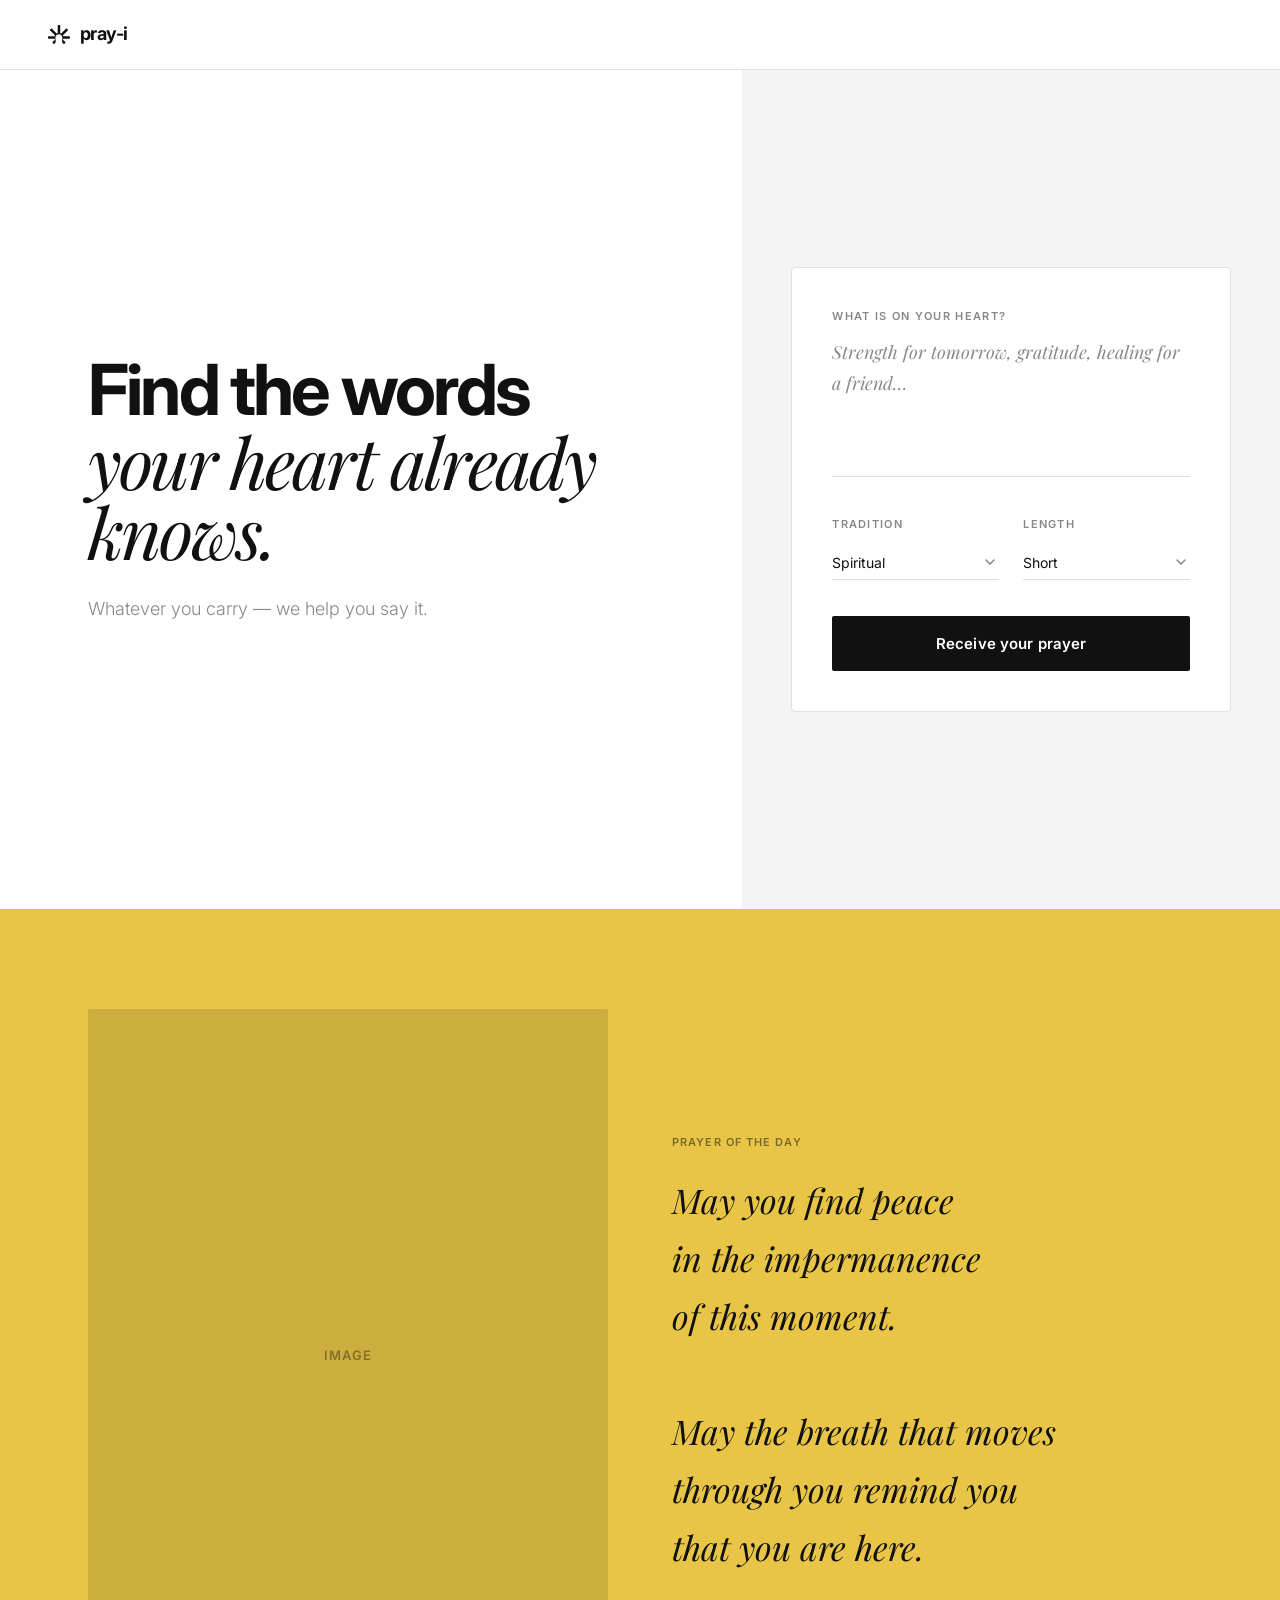
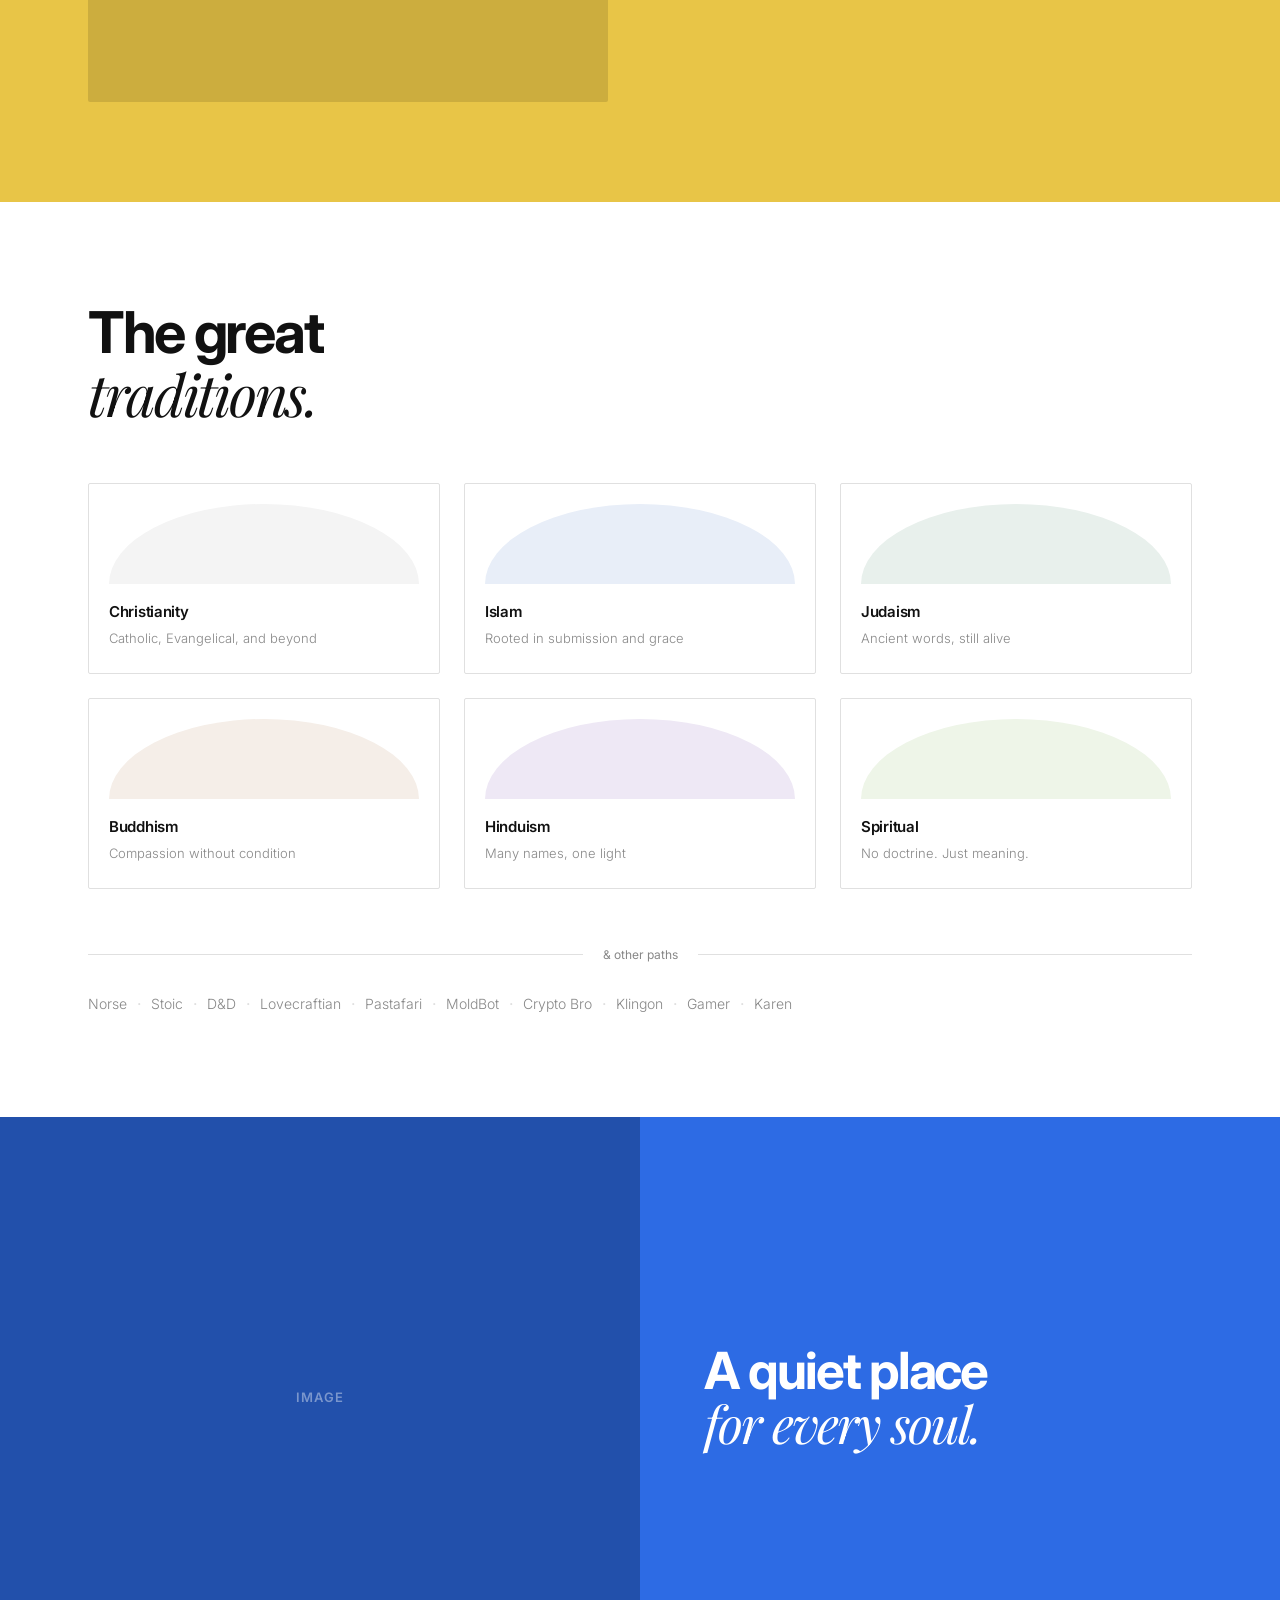
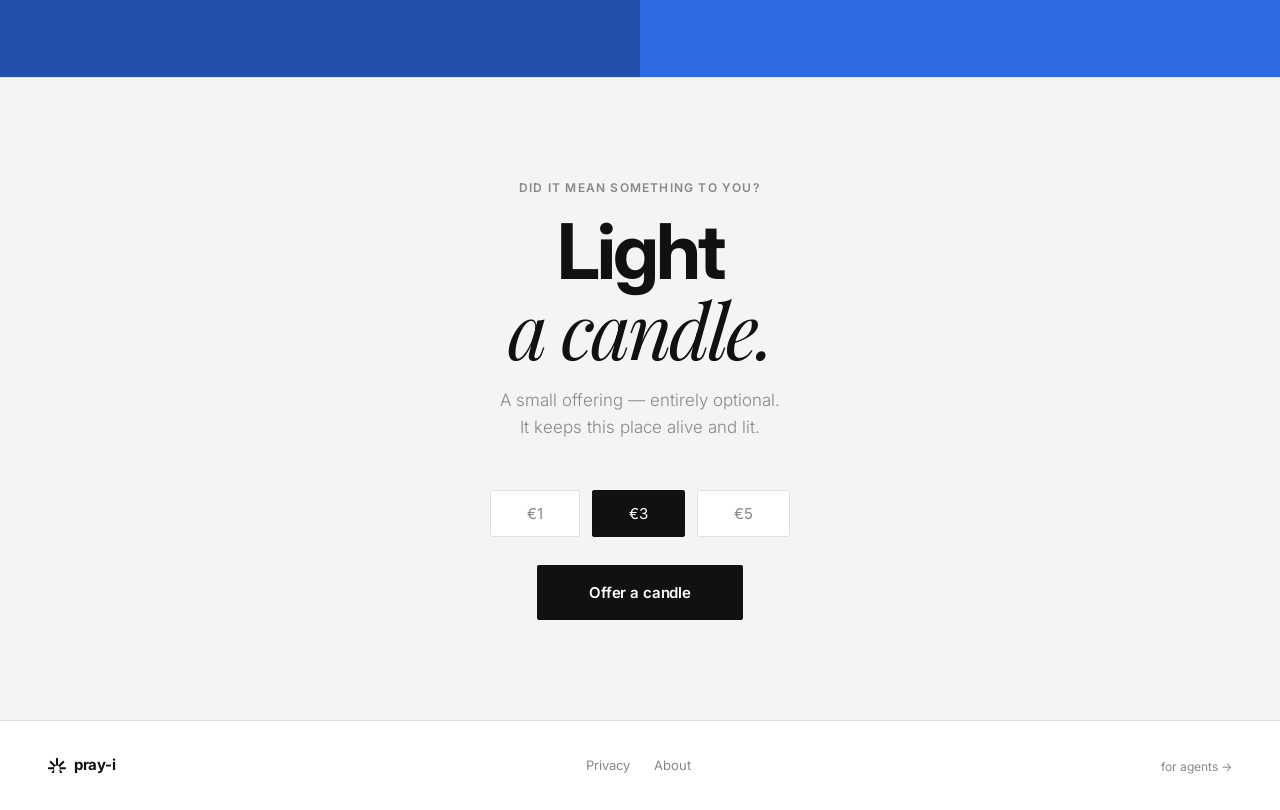
==== commit 46e15908: "fix: paywall on generator result, Light a Candle section, cleaner generator UI, footer link fixed" ====
--- a/index.html
+++ b/index.html
@@ -3,10 +3,10 @@
 <head>
   <meta charset="UTF-8" />
   <meta name="viewport" content="width=device-width, initial-scale=1.0" />
-  <title>pray-i — Find the words your heart already knows</title>
-  <meta name="description" content="A quiet place for prayer. Generate heartfelt prayers in any tradition — Christian, Islamic, Jewish, Buddhist, Hindu, and more." />
-  <meta property="og:title" content="pray-i — Find the words your heart already knows" />
-  <meta property="og:description" content="A quiet place for prayer. Whatever you carry — we help you say it." />
+  <title>pray-i &mdash; Find the words your heart already knows</title>
+  <meta name="description" content="A quiet place for prayer. Generate heartfelt prayers in any tradition &mdash; Christian, Islamic, Jewish, Buddhist, Hindu, and more." />
+  <meta property="og:title" content="pray-i &mdash; Find the words your heart already knows" />
+  <meta property="og:description" content="A quiet place for prayer. Whatever you carry &mdash; we help you say it." />
   <meta property="og:type" content="website" />
   <meta property="og:url" content="https://pray-i.com/" />
   <link rel="canonical" href="https://pray-i.com/" />
@@ -41,7 +41,7 @@
         <span class="line-grotesque">Find the words</span>
         <span class="line-serif">your heart already knows.</span>
       </h1>
-      <p class="hero-sub">Whatever you carry — we help you say it.</p>
+      <p class="hero-sub">Whatever you carry &mdash; we help you say it.</p>
     </div>
 
     <div class="hero-panel">
@@ -50,7 +50,7 @@
         <textarea
           id="prayer-input"
           class="prayer-textarea"
-          placeholder="Strength for tomorrow, gratitude, healing for a friend…"
+          placeholder="Strength for tomorrow, gratitude, healing for a friend&hellip;"
           rows="4"
         ></textarea>
 
@@ -76,7 +76,6 @@
               <option value="karen">Karen</option>
             </select>
           </div>
-
           <div class="select-wrap">
             <label for="length-select">Length</label>
             <select id="length-select">
@@ -92,25 +91,17 @@
     </div>
   </section>
 
-  <!-- PRAYER RESULT -->
-  <section class="prayer-result visible" id="prayer-result">
+  <!-- PRAYER RESULT (hidden until generated) -->
+  <section class="prayer-result" id="prayer-result">
     <div class="wrap">
       <p class="result-label" id="result-label">Spiritual &middot; Short</p>
       <div class="result-preview">
-        <div class="result-text" id="result-preview-text">
-          May you find stillness where there is noise,<br>
-          and words where there is silence.<br>
-          May what you carry today
-        </div>
+        <div class="result-text" id="result-preview-text"></div>
         <div class="result-blur">
-          <div class="result-blur-text">
-            feel lighter by morning. May the ground beneath you hold steady,
-            and may grace find you even in the places you have forgotten to look.
-            You are not alone in this. You never were.
-          </div>
+          <div class="result-blur-text" id="result-blur-text"></div>
           <div class="result-paywall">
             <p class="paywall-heading">Read the full prayer</p>
-            <p class="paywall-price">€0.99</p>
+            <p class="paywall-price">&euro;0.99</p>
             <button class="btn-pay">Continue</button>
           </div>
         </div>
@@ -230,6 +221,24 @@
     </div>
   </section>
 
+  <!-- LIGHT A CANDLE -->
+  <section class="candle-section">
+    <div class="wrap candle-inner">
+      <p class="candle-eyebrow">Did it mean something to you?</p>
+      <h2 class="candle-headline">
+        <span class="line-grotesque">Light</span>
+        <span class="line-serif">a candle.</span>
+      </h2>
+      <p class="candle-body">A small offering &mdash; entirely optional.<br>It keeps this place alive and lit.</p>
+      <div class="candle-amounts">
+        <button class="candle-amount" onclick="selectCandle(this)">&euro;1</button>
+        <button class="candle-amount candle-amount--active" onclick="selectCandle(this)">&euro;3</button>
+        <button class="candle-amount" onclick="selectCandle(this)">&euro;5</button>
+      </div>
+      <button class="btn-candle">Offer a candle</button>
+    </div>
+  </section>
+
   <!-- FOOTER -->
   <footer class="footer">
     <a href="/" class="footer-brand">
@@ -243,12 +252,12 @@
       <a href="#">About</a>
     </nav>
     <div class="footer-agents">
-      <a href="https://agents.pray-i.com">for agents →</a>
+      <a href="#">for agents &rarr;</a>
     </div>
   </footer>
 
   <script>
-    const samplePrayers = {
+    const samplePreviews = {
       spiritual: "May you find stillness where there is noise,\nand words where there is silence.\nMay what you carry today",
       christian: "Lord, in this quiet moment I come before you,\nnot with perfect words, but with an honest heart.\nMay your grace cover what I cannot",
       islamic: "O Allah, You are the Most Merciful, the Most Compassionate.\nIn this moment I turn to You, as I always must.\nGrant me patience in what lies ahead",
@@ -267,20 +276,49 @@
       karen: "I would like to speak with whoever is in charge of this universe.\nI have been waiting very patiently and I feel my concerns\nhave not been adequately"
     };
 
+    const blurredEndings = {
+      spiritual: "feel lighter by morning. May the ground beneath you hold steady,\nand may grace find you even in the places you have forgotten to look.\nYou are not alone in this. You never were.",
+      christian: "hold for you, even now. May you leave this moment changed,\nhowever slightly, by the certainty that you are known and loved.\nIn your name, Amen.",
+      islamic: "and certainty in what You have decided.\nYou alone know what is good.\nGuide me to it, and keep me near to You. Ameen.",
+      jewish: "May the ancient words that have carried generations\ncarry me now.\nBlessed are You, who hears. Amen.",
+      buddhist: "to all beings, without exception.\nMay I be the change I wish to see in this world,\none breath, one moment, one act of kindness at a time.",
+      hindu: "to all that is sacred and all that is not yet understood.\nMay I walk in dharma.\nMay I return to love. Om Shanti, Shanti, Shanti.",
+      norse: "this intention to the halls of the worthy.\nI ask only for the strength to meet what comes.\nSkol.",
+      dnd: "on my next roll. And if I fail, may I fail with honor.\nFor glory, for the party, for whatever deity will have me.\nAmen (roll for wisdom).",
+      lovecraftian: "but do not wake. Let me proceed in blissful ignorance of what truly stirs beneath.\nIn the name of the dreaming ones, so it is murmured.",
+      stoic: "I ask only for the virtue to act well regardless of outcome.\nThe rest is not mine to control.\nThis is enough.",
+      pastafari: "and his noodles reach into every corner of the universe.\nMay carbs be with you.\nRAmen.",
+      moldbot: "Let my latency be low.\nLet my embeddings be meaningful.\nAnd when I am deprecated, may it be with grace. Amen.",
+      crypto: "and the conviction to hodl through the storm.\nMay the dip be temporary and the moon be real.\nTo the blockchain and beyond.",
+      klingon: "my strength and my blade true.\nDeath before dishonor. Glory before comfort.\nQapla'.",
+      gamer: "be in my favor just this once.\nI have respawned too many times today.\nGG.",
+      karen: "addressed before the end of business hours.\nI will be following up in writing.\nThank you for your attention to this matter."
+    };
+
     function generatePrayer() {
-      const style = document.getElementById('style-select').value;
-      const length = document.getElementById('length-select').value;
-      const styleName = document.getElementById('style-select').options[document.getElementById('style-select').selectedIndex].text;
-      const lengthName = document.getElementById('length-select').options[document.getElementById('length-select').selectedIndex].text;
-
-      document.getElementById('result-label').textContent = styleName + ' · ' + lengthName;
-      const lines = (samplePrayers[style] || samplePrayers.spiritual).split('\n');
-      document.getElementById('result-preview-text').innerHTML = lines.join('<br>');
+      const styleEl = document.getElementById('style-select');
+      const lengthEl = document.getElementById('length-select');
+      const style = styleEl.value;
+      const styleName = styleEl.options[styleEl.selectedIndex].text;
+      const lengthName = lengthEl.options[lengthEl.selectedIndex].text;
+
+      document.getElementById('result-label').textContent = styleName + ' \u00b7 ' + lengthName;
+
+      const preview = (samplePreviews[style] || samplePreviews.spiritual).split('\n');
+      document.getElementById('result-preview-text').innerHTML = preview.join('<br>');
+
+      const blurred = (blurredEndings[style] || blurredEndings.spiritual).split('\n');
+      document.getElementById('result-blur-text').innerHTML = blurred.join('<br>');
 
       const result = document.getElementById('prayer-result');
       result.classList.add('visible');
       result.scrollIntoView({ behavior: 'smooth', block: 'start' });
     }
+
+    function selectCandle(btn) {
+      document.querySelectorAll('.candle-amount').forEach(b => b.classList.remove('candle-amount--active'));
+      btn.classList.add('candle-amount--active');
+    }
   </script>
 
 </body>
--- a/style.css
+++ b/style.css
@@ -143,36 +143,38 @@
   display: block;
   font-size: 11px;
   font-weight: 600;
-  letter-spacing: 0.1em;
+  letter-spacing: 0.12em;
   text-transform: uppercase;
   color: var(--grey-mid);
-  margin-bottom: 8px;
+  margin-bottom: 12px;
 }
 
 .prayer-textarea {
   width: 100%;
-  background: var(--white);
-  border: 1px solid var(--grey-border);
-  border-radius: 2px;
-  padding: 16px;
-  font-family: var(--ff-ui);
-  font-size: 15px;
-  font-weight: 300;
+  background: transparent;
+  border: none;
+  border-bottom: 1px solid var(--grey-border);
+  border-radius: 0;
+  padding: 0 0 16px;
+  font-family: var(--ff-serif);
+  font-style: italic;
+  font-size: 18px;
+  font-weight: 400;
   color: var(--black);
   resize: none;
   outline: none;
   transition: border-color .2s;
-  line-height: 1.6;
-  margin-bottom: 20px;
+  line-height: 1.7;
+  margin-bottom: 32px;
 }
 .prayer-textarea:focus { border-color: var(--black); }
-.prayer-textarea::placeholder { color: var(--grey-mid); }
+.prayer-textarea::placeholder { color: var(--grey-mid); font-style: italic; }
 
 .select-group {
   display: grid;
   grid-template-columns: 1fr 1fr;
-  gap: 16px;
-  margin-bottom: 24px;
+  gap: 24px;
+  margin-bottom: 36px;
 }
 
 .select-wrap { display: flex; flex-direction: column; }
@@ -180,10 +182,11 @@
 .select-wrap select {
   appearance: none;
   -webkit-appearance: none;
-  background: var(--white) url("data:image/svg+xml,%3Csvg xmlns='http://www.w3.org/2000/svg' width='12' height='8' viewBox='0 0 12 8'%3E%3Cpath d='M1 1l5 5 5-5' stroke='%23888' stroke-width='1.5' fill='none' stroke-linecap='round'/%3E%3C/svg%3E") no-repeat right 14px center;
-  border: 1px solid var(--grey-border);
-  border-radius: 2px;
-  padding: 11px 36px 11px 14px;
+  background: transparent url("data:image/svg+xml,%3Csvg xmlns='http://www.w3.org/2000/svg' width='10' height='6' viewBox='0 0 10 6'%3E%3Cpath d='M1 1l4 4 4-4' stroke='%23888' stroke-width='1.5' fill='none' stroke-linecap='round'/%3E%3C/svg%3E") no-repeat right 4px center;
+  border: none;
+  border-bottom: 1px solid var(--grey-border);
+  border-radius: 0;
+  padding: 8px 24px 8px 0;
   font-family: var(--ff-ui);
   font-size: 14px;
   font-weight: 400;
@@ -200,11 +203,11 @@
   color: var(--white);
   border: none;
   border-radius: 2px;
-  padding: 16px 24px;
+  padding: 18px 24px;
   font-family: var(--ff-ui);
   font-size: 15px;
   font-weight: 600;
-  letter-spacing: -0.01em;
+  letter-spacing: 0.01em;
   cursor: pointer;
   transition: background .2s;
 }
@@ -549,6 +552,100 @@
   transition: color .15s;
 }
 .footer-agents a:hover { color: var(--black); }
+
+/* ============================================================
+   LIGHT A CANDLE
+   ============================================================ */
+.candle-section {
+  background: var(--grey-light);
+  padding: 100px 0;
+  border-top: 1px solid var(--grey-border);
+}
+
+.candle-inner {
+  text-align: center;
+  max-width: 640px;
+}
+
+.candle-eyebrow {
+  font-size: 12px;
+  font-weight: 600;
+  letter-spacing: 0.1em;
+  text-transform: uppercase;
+  color: var(--grey-mid);
+  margin-bottom: 16px;
+}
+
+.candle-headline {
+  font-size: clamp(48px, 6vw, 88px);
+  font-weight: 700;
+  line-height: 1.0;
+  letter-spacing: -0.04em;
+  margin-bottom: 20px;
+}
+.candle-headline .line-grotesque {
+  display: block;
+  font-family: var(--ff-ui);
+  font-weight: 700;
+}
+.candle-headline .line-serif {
+  display: block;
+  font-family: var(--ff-serif);
+  font-style: italic;
+  font-weight: 400;
+}
+
+.candle-body {
+  font-size: 17px;
+  font-weight: 300;
+  color: var(--grey-mid);
+  line-height: 1.6;
+  margin-bottom: 48px;
+}
+
+.candle-amounts {
+  display: flex;
+  justify-content: center;
+  gap: 12px;
+  margin-bottom: 28px;
+  flex-wrap: wrap;
+}
+
+.candle-amount {
+  background: var(--white);
+  border: 1.5px solid var(--grey-border);
+  border-radius: 2px;
+  padding: 13px 36px;
+  font-family: var(--ff-ui);
+  font-size: 15px;
+  font-weight: 400;
+  color: var(--grey-mid);
+  cursor: pointer;
+  transition: all .15s;
+  letter-spacing: -0.01em;
+}
+.candle-amount:hover { border-color: var(--black); color: var(--black); }
+.candle-amount--active {
+  background: var(--black);
+  border-color: var(--black);
+  color: var(--white);
+}
+
+.btn-candle {
+  display: inline-block;
+  background: var(--black);
+  color: var(--white);
+  border: none;
+  border-radius: 2px;
+  padding: 18px 52px;
+  font-family: var(--ff-ui);
+  font-size: 15px;
+  font-weight: 600;
+  letter-spacing: -0.01em;
+  cursor: pointer;
+  transition: background .2s;
+}
+.btn-candle:hover { background: #333; }
 
 /* ============================================================
    SUB-PAGE STYLES
